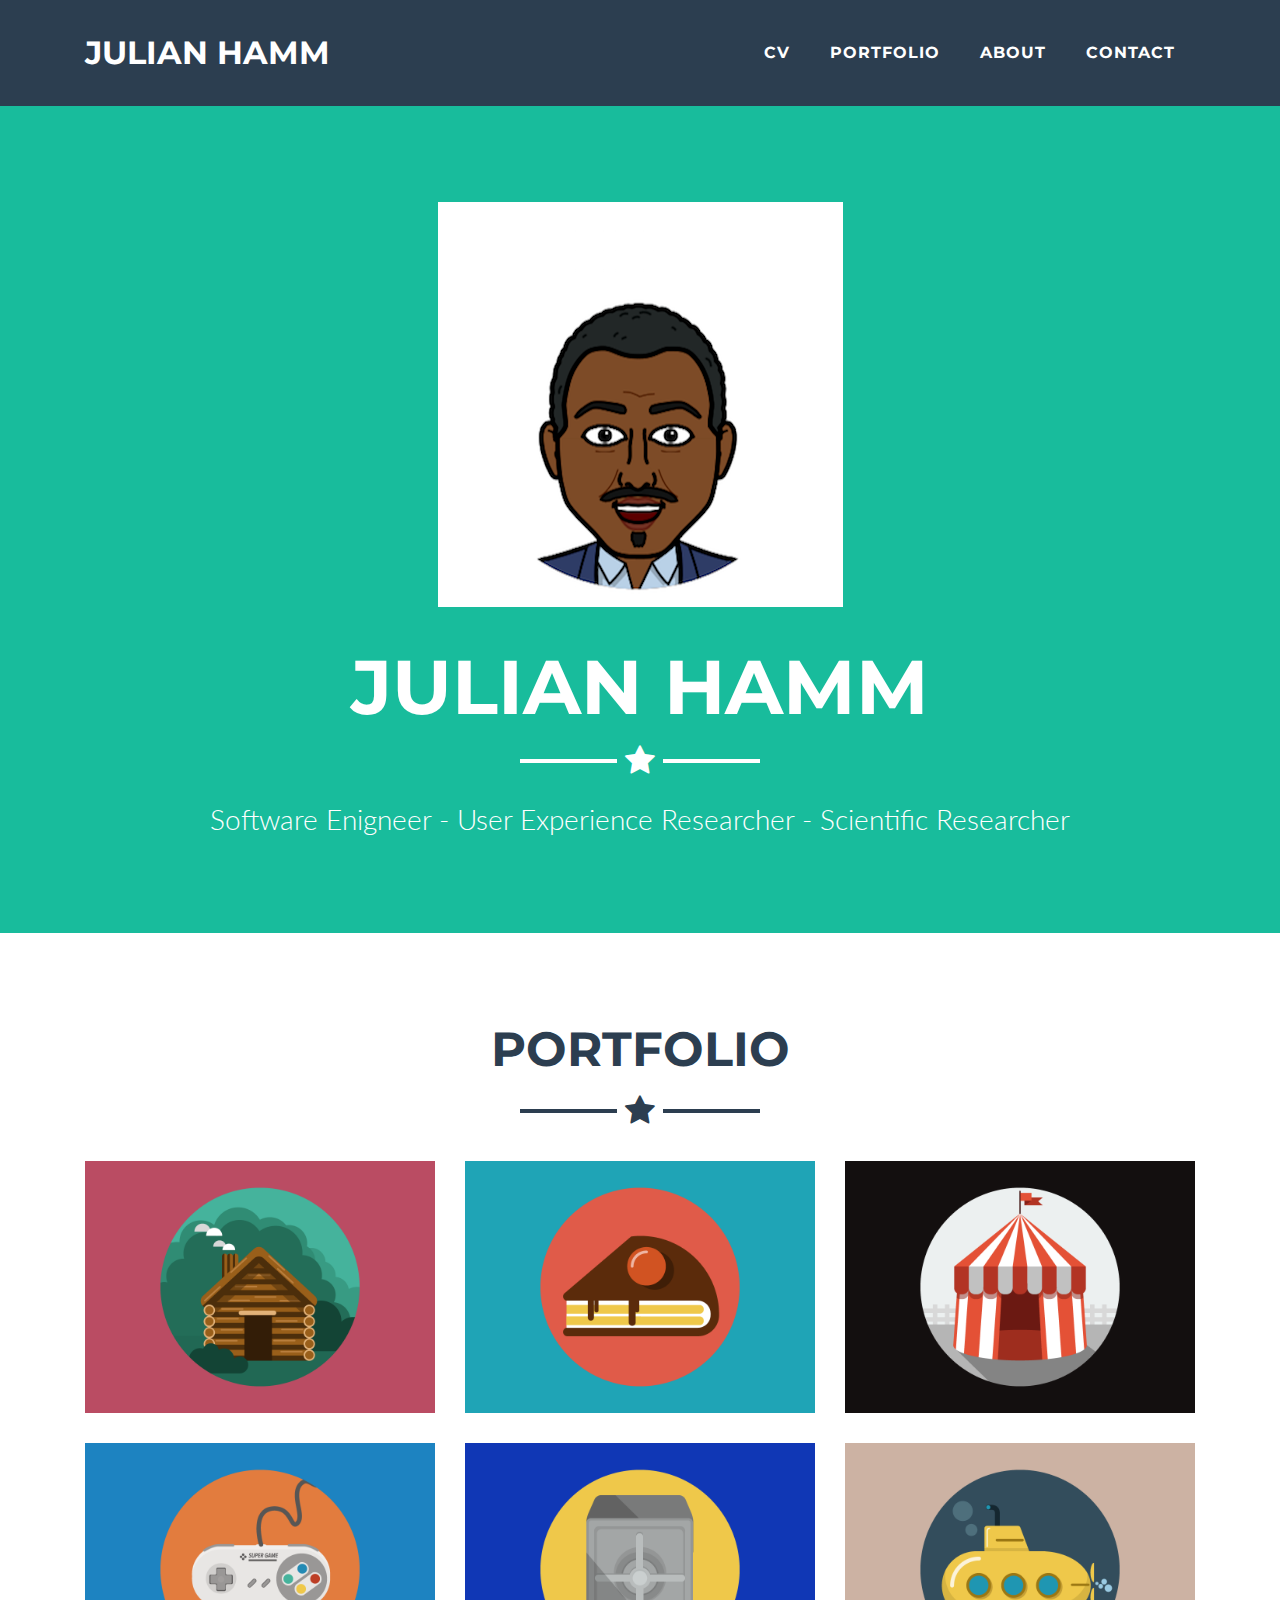
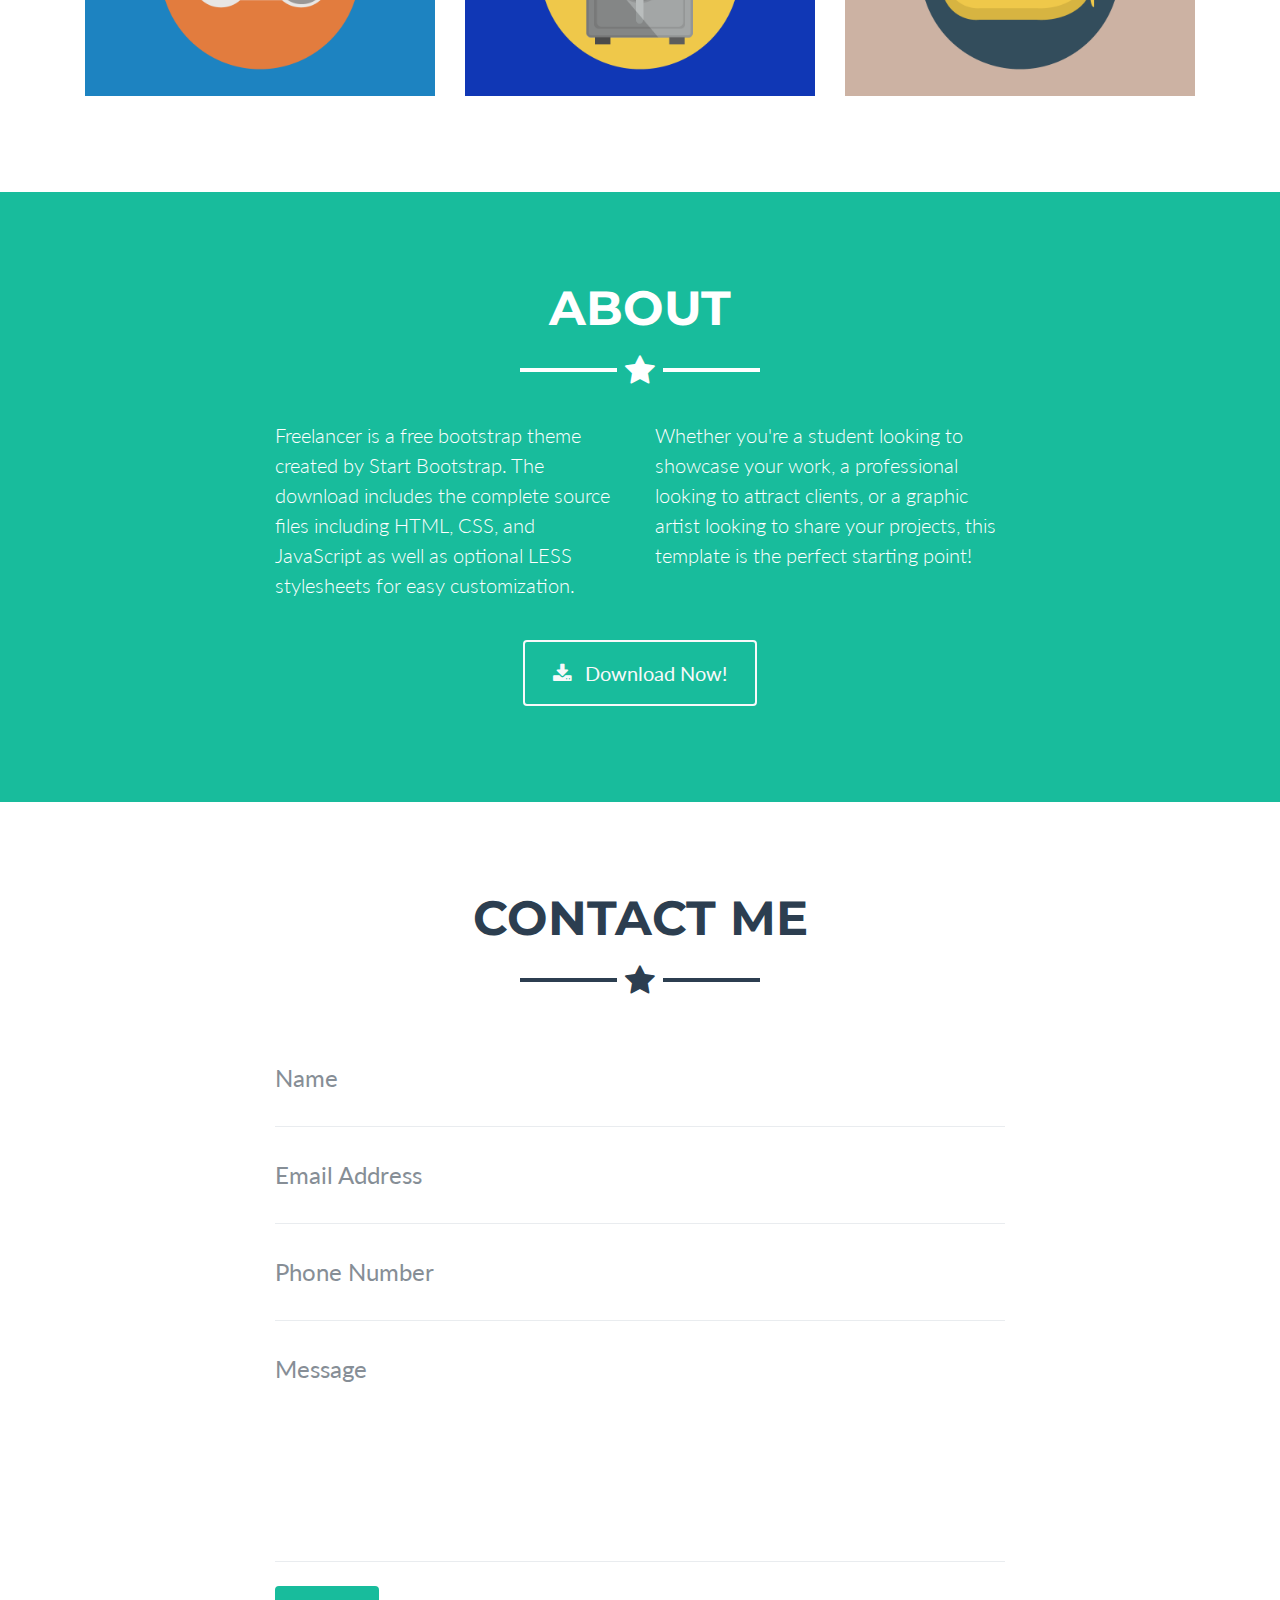
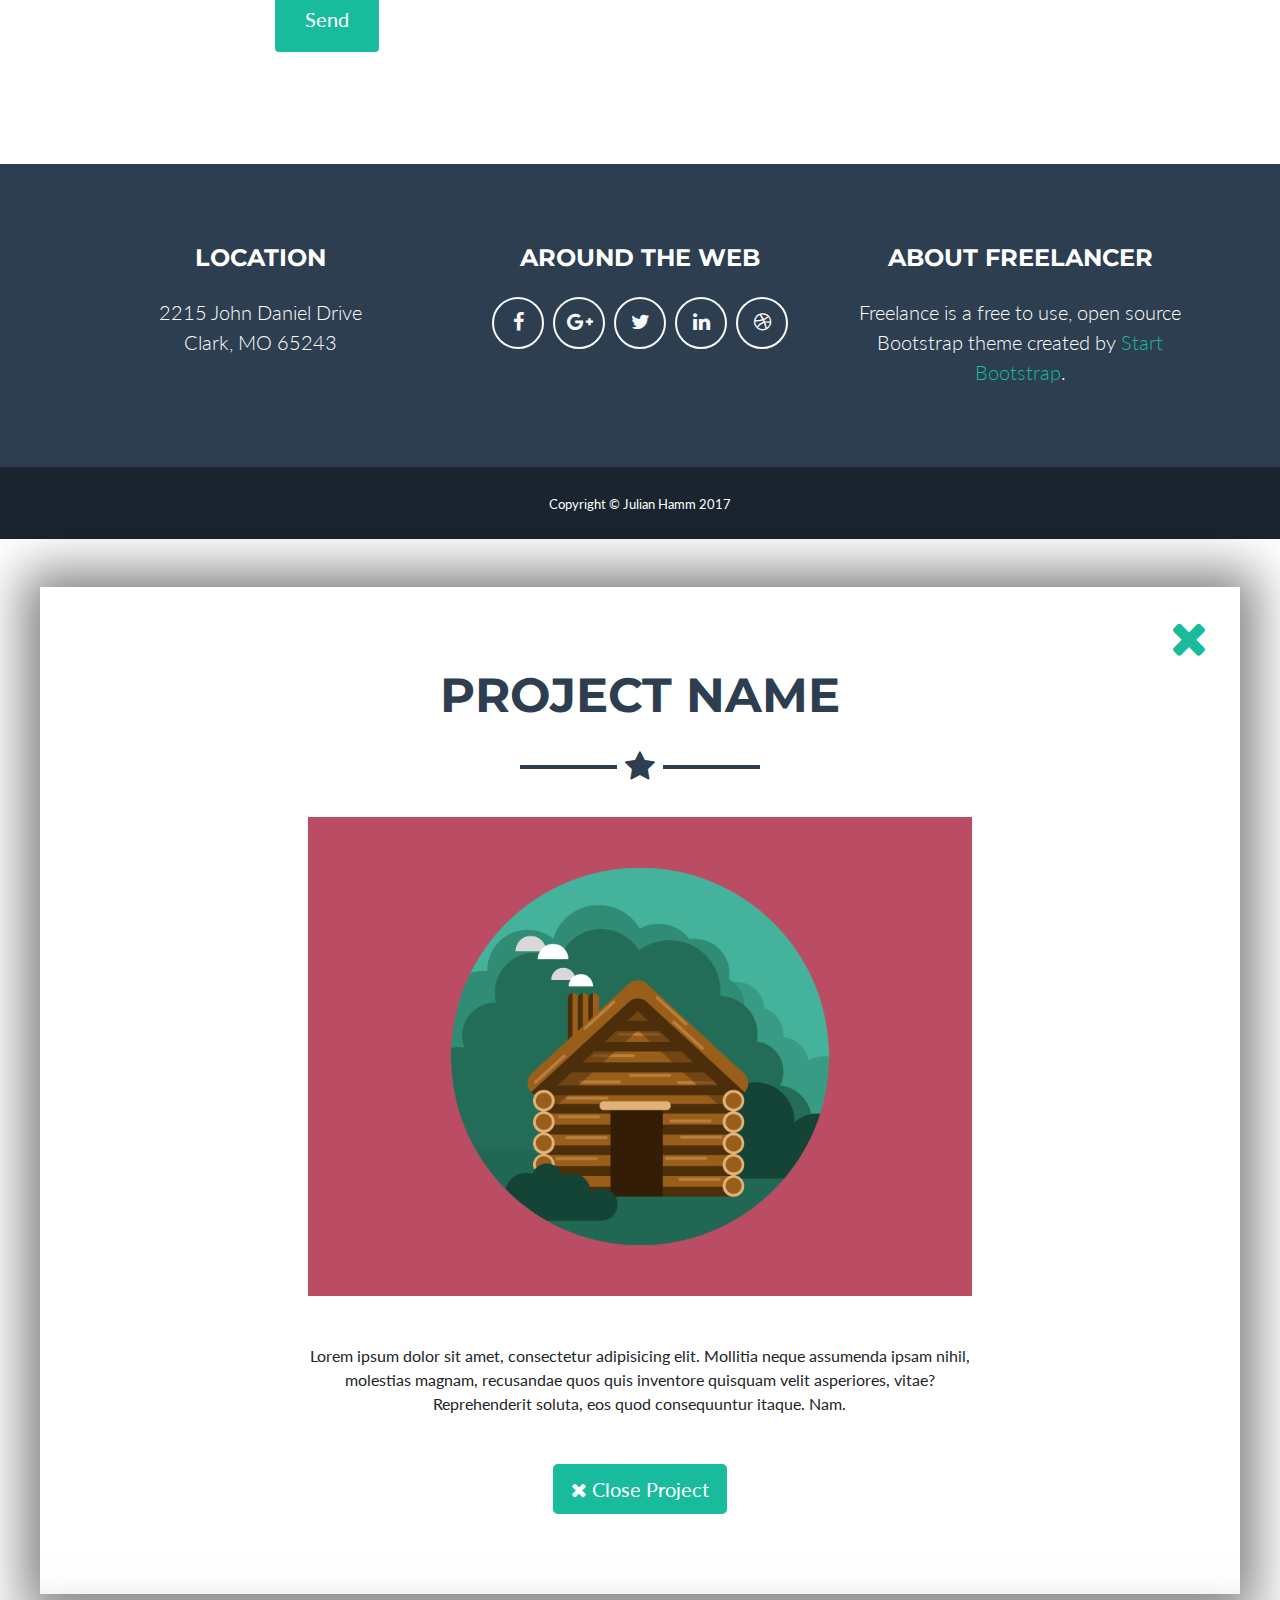
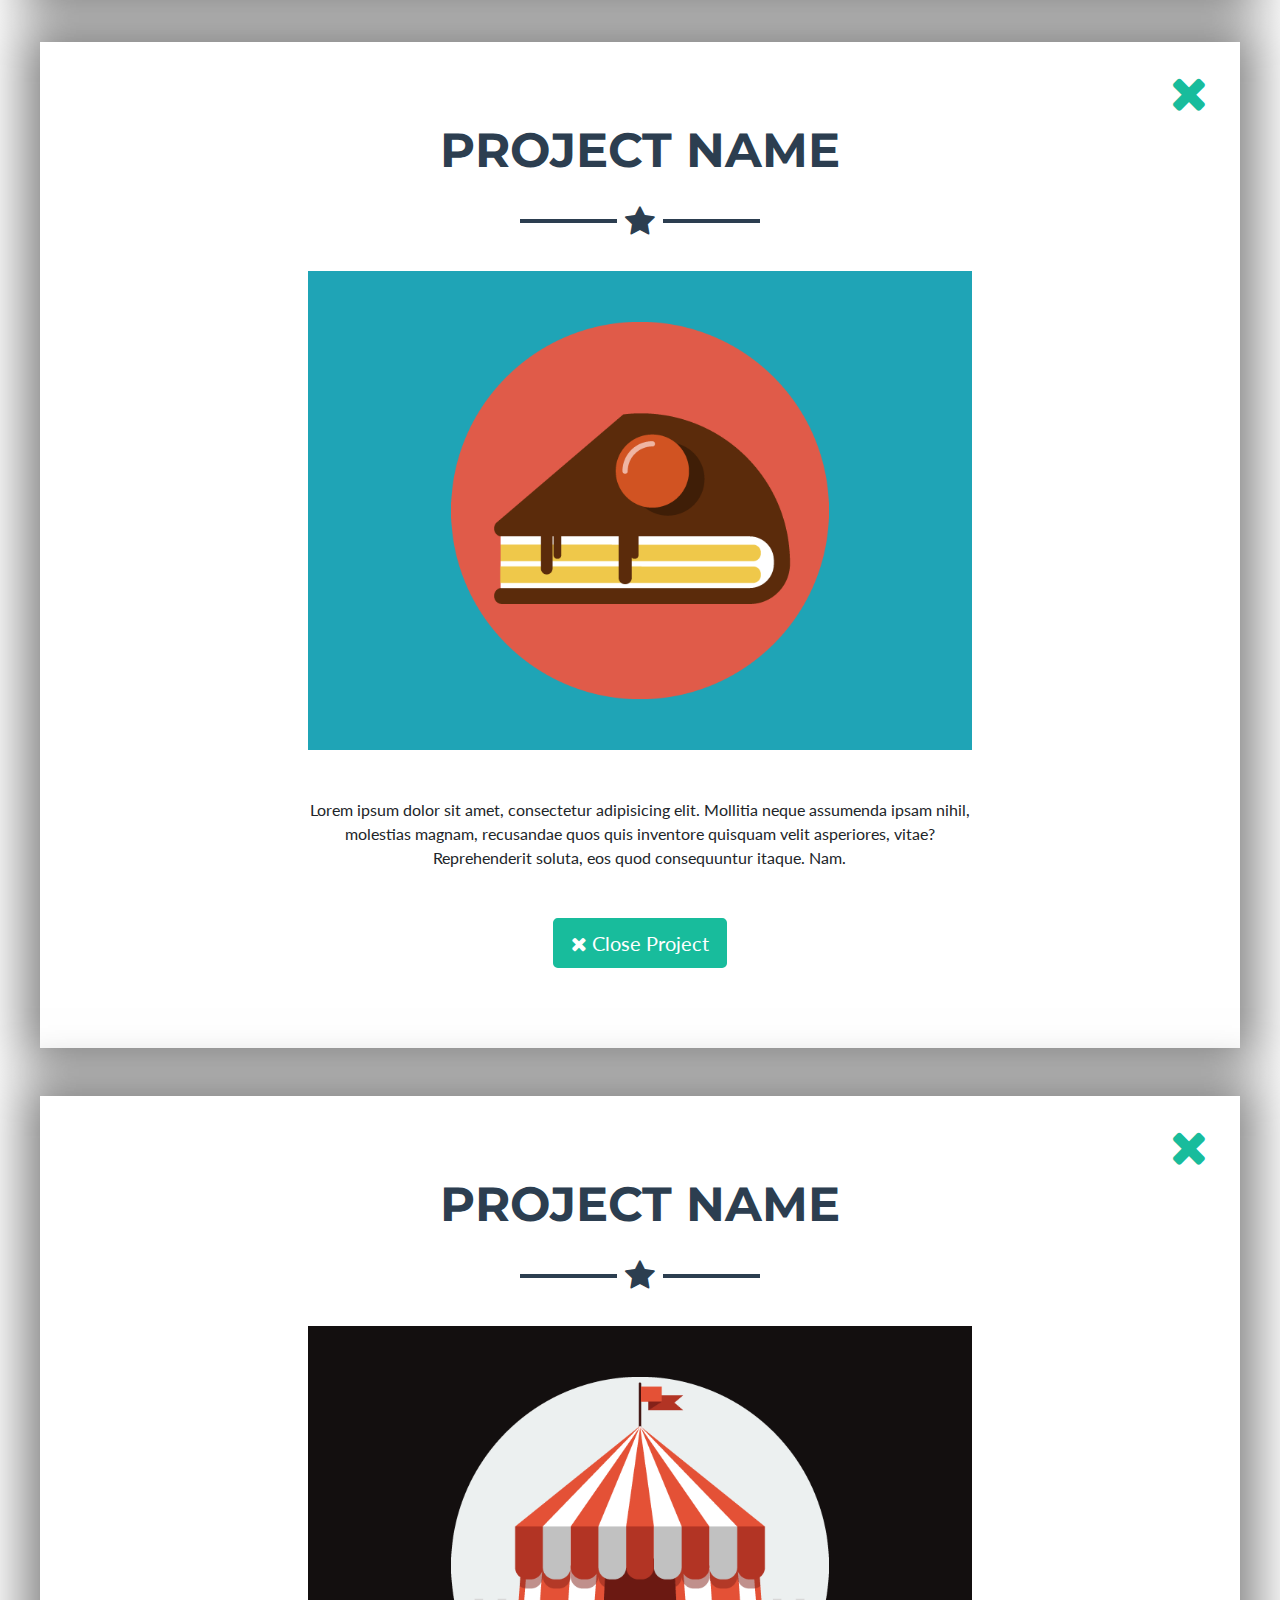
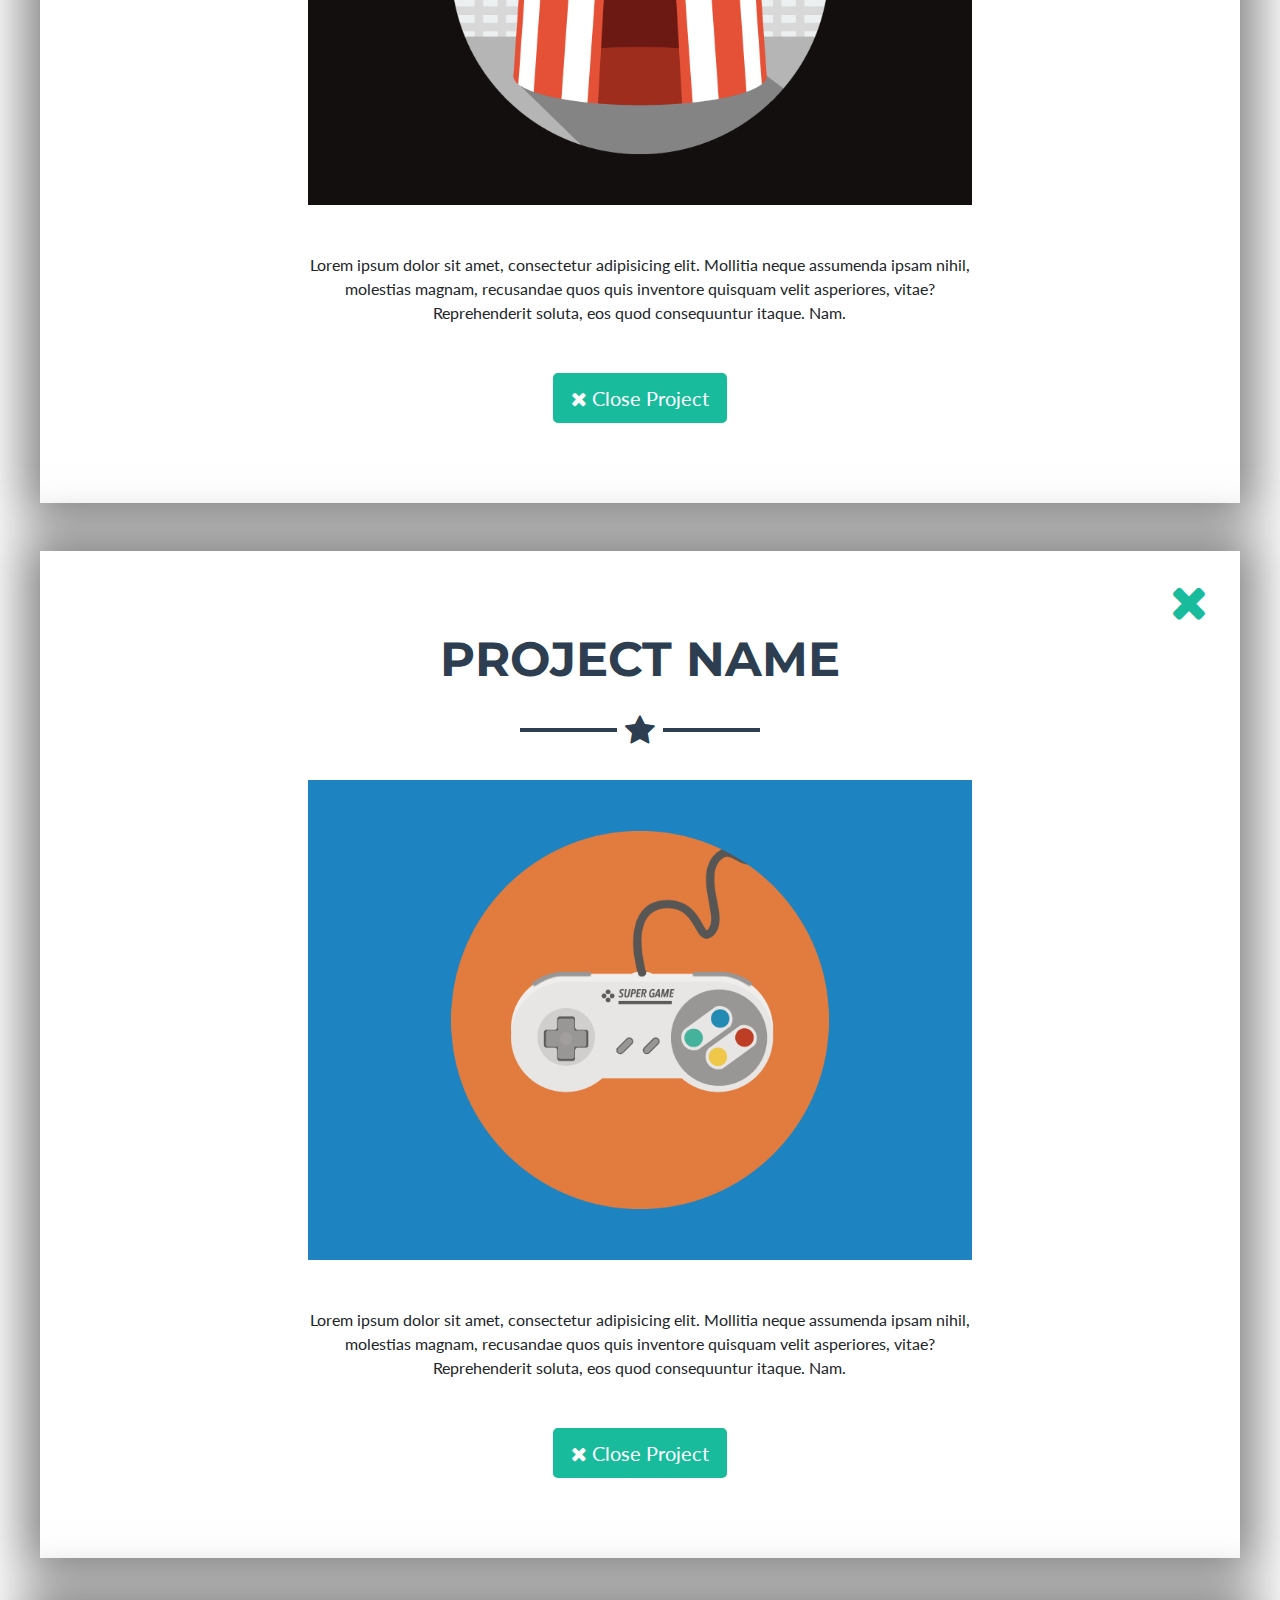
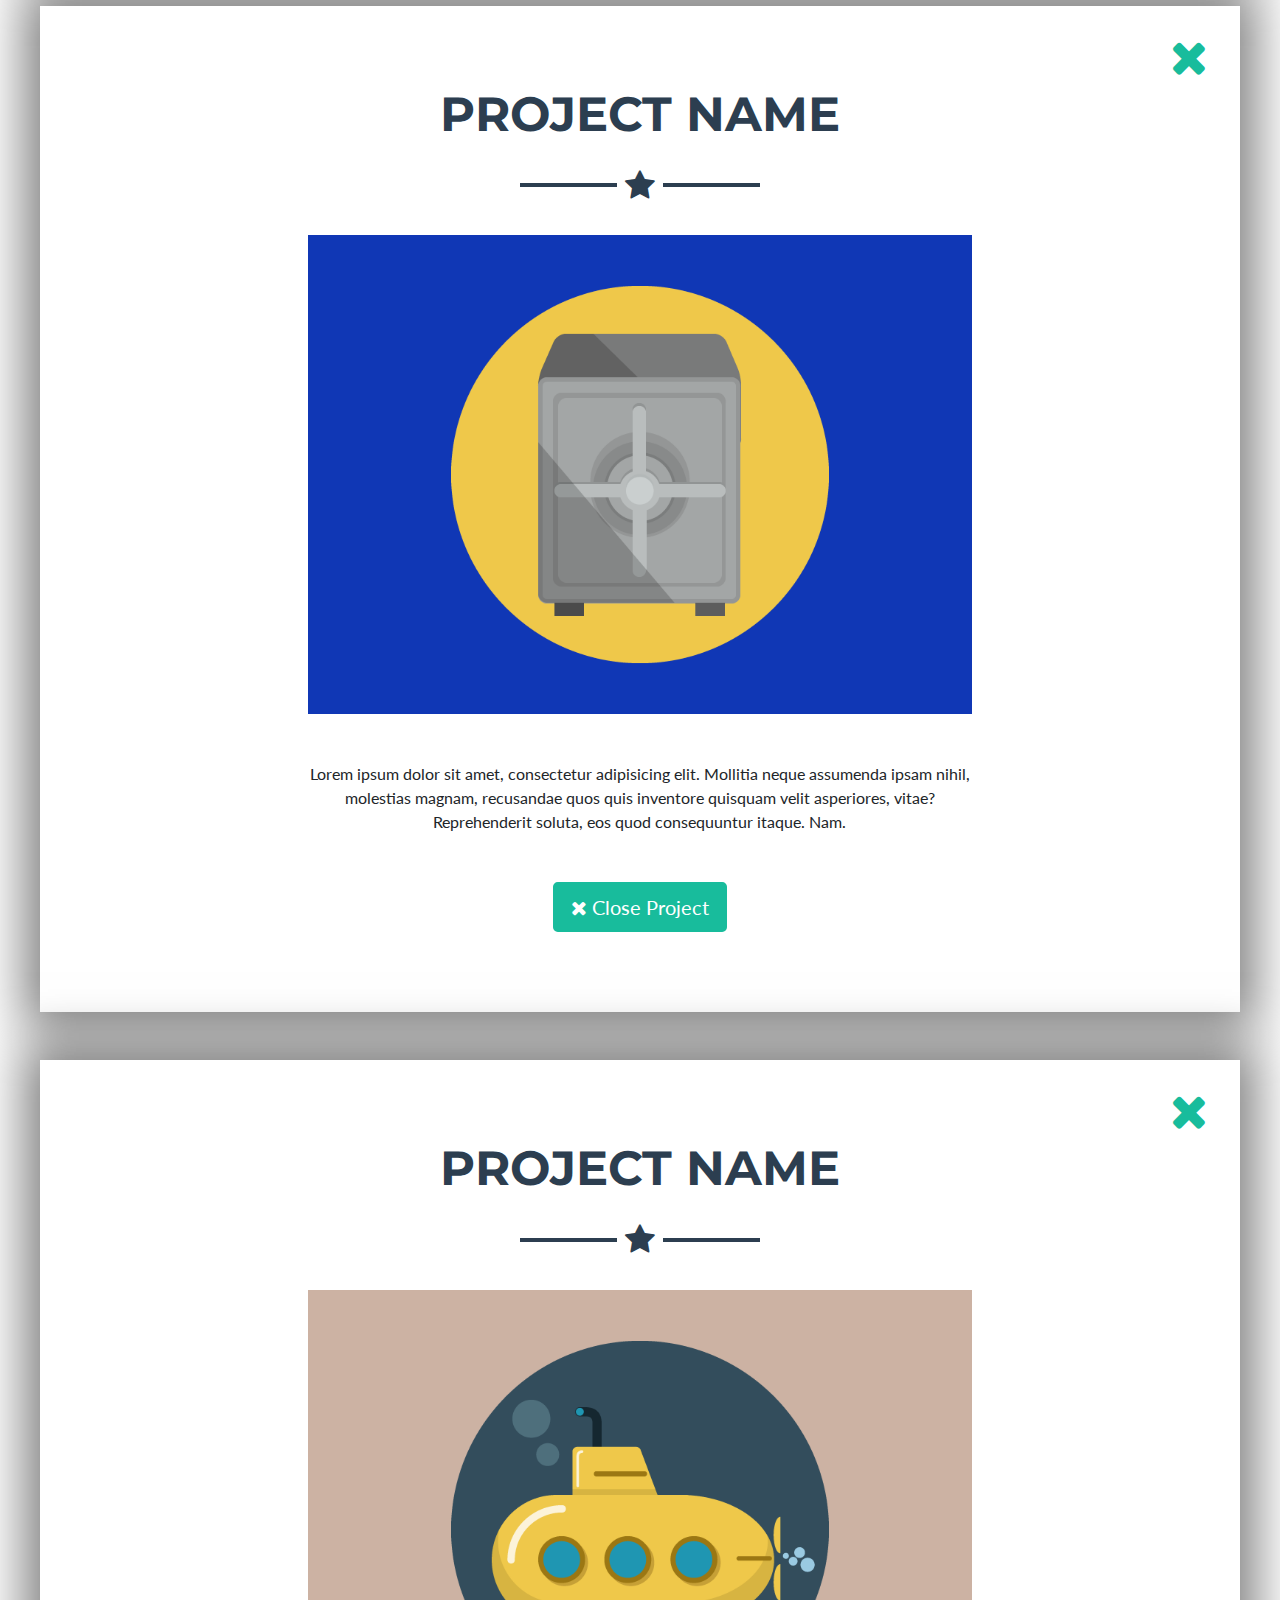
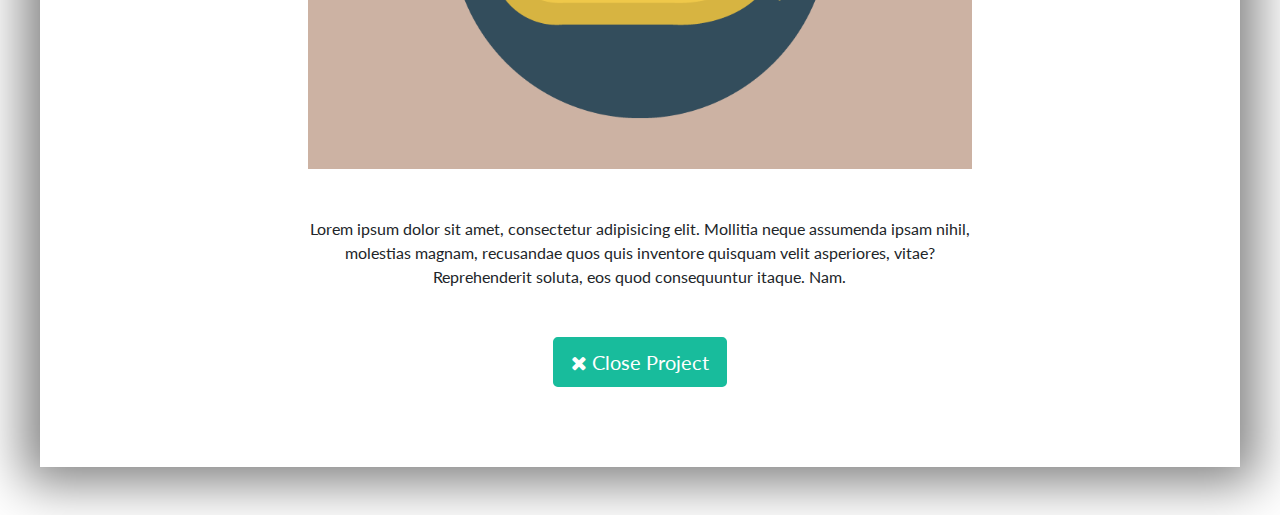
==== index.html @ 7aaf0d99 "website code" ====
<!DOCTYPE html>
<html lang="en">

  <head>

    <meta charset="utf-8">
    <meta name="viewport" content="width=device-width, initial-scale=1, shrink-to-fit=no">
    <meta name="description" content="">
    <meta name="author" content="">

    <title>Julian Hamm</title>

    <!-- Bootstrap core CSS -->
    <link href="vendor/bootstrap/css/bootstrap.min.css" rel="stylesheet">

    <!-- Custom fonts for this template -->
    <link href="vendor/font-awesome/css/font-awesome.min.css" rel="stylesheet" type="text/css">
    <link href="https://fonts.googleapis.com/css?family=Montserrat:400,700" rel="stylesheet" type="text/css">
    <link href="https://fonts.googleapis.com/css?family=Lato:400,700,400italic,700italic" rel="stylesheet" type="text/css">

    <!-- Plugin CSS -->
    <link href="vendor/magnific-popup/magnific-popup.css" rel="stylesheet" type="text/css">

    <!-- Custom styles for this template -->
    <link href="css/freelancer.min.css" rel="stylesheet">

  </head>

  <body id="page-top">

    <!-- Navigation -->
    <nav class="navbar navbar-expand-lg bg-secondary fixed-top text-uppercase" id="mainNav">
      <div class="container">
        <a class="navbar-brand js-scroll-trigger" href="#page-top">Julian Hamm</a>
        <button class="navbar-toggler navbar-toggler-right text-uppercase bg-primary text-white rounded" type="button" data-toggle="collapse" data-target="#navbarResponsive" aria-controls="navbarResponsive" aria-expanded="false" aria-label="Toggle navigation">
          Menu
          <i class="fa fa-bars"></i>
        </button>
        <div class="collapse navbar-collapse" id="navbarResponsive">
          <ul class="navbar-nav ml-auto">
			<li class="nav-item mx-0 mx-lg-1">
              <a class="nav-link py-3 px-0 px-lg-3 rounded js-scroll-trigger" href="CV.html">CV</a>
            </li>
            <li class="nav-item mx-0 mx-lg-1">
              <a class="nav-link py-3 px-0 px-lg-3 rounded js-scroll-trigger" href="#portfolio">Portfolio</a>
            </li>
            <li class="nav-item mx-0 mx-lg-1">
              <a class="nav-link py-3 px-0 px-lg-3 rounded js-scroll-trigger" href="#about">About</a>
            </li>
            <li class="nav-item mx-0 mx-lg-1">
              <a class="nav-link py-3 px-0 px-lg-3 rounded js-scroll-trigger" href="#contact">Contact</a>
            </li>
          </ul>
        </div>
      </div>
    </nav>

    <!-- Header -->
    <header class="masthead bg-primary text-white text-center">
      <div class="container">
        <img class="img-fluid mb-5 d-block mx-auto" src="img/jhamm.png" alt="">
        <h1 class="text-uppercase mb-0">Julian Hamm</h1>
        <hr class="star-light">
        <h2 class="font-weight-light mb-0">Software Enigneer - User Experience Researcher - Scientific Researcher</h2>
      </div>
    </header>

    <!-- Portfolio Grid Section -->
    <section class="portfolio" id="portfolio">
      <div class="container">
        <h2 class="text-center text-uppercase text-secondary mb-0">Portfolio</h2>
        <hr class="star-dark mb-5">
        <div class="row">
          <div class="col-md-6 col-lg-4">
            <a class="portfolio-item d-block mx-auto" href="#portfolio-modal-1">
              <div class="portfolio-item-caption d-flex position-absolute h-100 w-100">
                <div class="portfolio-item-caption-content my-auto w-100 text-center text-white">
                  <i class="fa fa-search-plus fa-3x"></i>
                </div>
              </div>
              <img class="img-fluid" src="img/portfolio/cabin.png" alt="">
            </a>
          </div>
          <div class="col-md-6 col-lg-4">
            <a class="portfolio-item d-block mx-auto" href="#portfolio-modal-2">
              <div class="portfolio-item-caption d-flex position-absolute h-100 w-100">
                <div class="portfolio-item-caption-content my-auto w-100 text-center text-white">
                  <i class="fa fa-search-plus fa-3x"></i>
                </div>
              </div>
              <img class="img-fluid" src="img/portfolio/cake.png" alt="">
            </a>
          </div>
          <div class="col-md-6 col-lg-4">
            <a class="portfolio-item d-block mx-auto" href="#portfolio-modal-3">
              <div class="portfolio-item-caption d-flex position-absolute h-100 w-100">
                <div class="portfolio-item-caption-content my-auto w-100 text-center text-white">
                  <i class="fa fa-search-plus fa-3x"></i>
                </div>
              </div>
              <img class="img-fluid" src="img/portfolio/circus.png" alt="">
            </a>
          </div>
          <div class="col-md-6 col-lg-4">
            <a class="portfolio-item d-block mx-auto" href="#portfolio-modal-4">
              <div class="portfolio-item-caption d-flex position-absolute h-100 w-100">
                <div class="portfolio-item-caption-content my-auto w-100 text-center text-white">
                  <i class="fa fa-search-plus fa-3x"></i>
                </div>
              </div>
              <img class="img-fluid" src="img/portfolio/game.png" alt="">
            </a>
          </div>
          <div class="col-md-6 col-lg-4">
            <a class="portfolio-item d-block mx-auto" href="#portfolio-modal-5">
              <div class="portfolio-item-caption d-flex position-absolute h-100 w-100">
                <div class="portfolio-item-caption-content my-auto w-100 text-center text-white">
                  <i class="fa fa-search-plus fa-3x"></i>
                </div>
              </div>
              <img class="img-fluid" src="img/portfolio/safe.png" alt="">
            </a>
          </div>
          <div class="col-md-6 col-lg-4">
            <a class="portfolio-item d-block mx-auto" href="#portfolio-modal-6">
              <div class="portfolio-item-caption d-flex position-absolute h-100 w-100">
                <div class="portfolio-item-caption-content my-auto w-100 text-center text-white">
                  <i class="fa fa-search-plus fa-3x"></i>
                </div>
              </div>
              <img class="img-fluid" src="img/portfolio/submarine.png" alt="">
            </a>
          </div>
        </div>
      </div>
    </section>

    <!-- About Section -->
    <section class="bg-primary text-white mb-0" id="about">
      <div class="container">
        <h2 class="text-center text-uppercase text-white">About</h2>
        <hr class="star-light mb-5">
        <div class="row">
          <div class="col-lg-4 ml-auto">
            <p class="lead">Freelancer is a free bootstrap theme created by Start Bootstrap. The download includes the complete source files including HTML, CSS, and JavaScript as well as optional LESS stylesheets for easy customization.</p>
          </div>
          <div class="col-lg-4 mr-auto">
            <p class="lead">Whether you're a student looking to showcase your work, a professional looking to attract clients, or a graphic artist looking to share your projects, this template is the perfect starting point!</p>
          </div>
        </div>
        <div class="text-center mt-4">
          <a class="btn btn-xl btn-outline-light" href="#">
            <i class="fa fa-download mr-2"></i>
            Download Now!
          </a>
        </div>
      </div>
    </section>

    <!-- Contact Section -->
    <section id="contact">
      <div class="container">
        <h2 class="text-center text-uppercase text-secondary mb-0">Contact Me</h2>
        <hr class="star-dark mb-5">
        <div class="row">
          <div class="col-lg-8 mx-auto">
            <!-- To configure the contact form email address, go to mail/contact_me.php and update the email address in the PHP file on line 19. -->
            <!-- The form should work on most web servers, but if the form is not working you may need to configure your web server differently. -->
            <form name="sentMessage" id="contactForm" novalidate="novalidate">
              <div class="control-group">
                <div class="form-group floating-label-form-group controls mb-0 pb-2">
                  <label>Name</label>
                  <input class="form-control" id="name" type="text" placeholder="Name" required="required" data-validation-required-message="Please enter your name.">
                  <p class="help-block text-danger"></p>
                </div>
              </div>
              <div class="control-group">
                <div class="form-group floating-label-form-group controls mb-0 pb-2">
                  <label>Email Address</label>
                  <input class="form-control" id="email" type="email" placeholder="Email Address" required="required" data-validation-required-message="Please enter your email address.">
                  <p class="help-block text-danger"></p>
                </div>
              </div>
              <div class="control-group">
                <div class="form-group floating-label-form-group controls mb-0 pb-2">
                  <label>Phone Number</label>
                  <input class="form-control" id="phone" type="tel" placeholder="Phone Number" required="required" data-validation-required-message="Please enter your phone number.">
                  <p class="help-block text-danger"></p>
                </div>
              </div>
              <div class="control-group">
                <div class="form-group floating-label-form-group controls mb-0 pb-2">
                  <label>Message</label>
                  <textarea class="form-control" id="message" rows="5" placeholder="Message" required="required" data-validation-required-message="Please enter a message."></textarea>
                  <p class="help-block text-danger"></p>
                </div>
              </div>
              <br>
              <div id="success"></div>
              <div class="form-group">
                <button type="submit" class="btn btn-primary btn-xl" id="sendMessageButton">Send</button>
              </div>
            </form>
          </div>
        </div>
      </div>
    </section>

    <!-- Footer -->
    <footer class="footer text-center">
      <div class="container">
        <div class="row">
          <div class="col-md-4 mb-5 mb-lg-0">
            <h4 class="text-uppercase mb-4">Location</h4>
            <p class="lead mb-0">2215 John Daniel Drive
              <br>Clark, MO 65243</p>
          </div>
          <div class="col-md-4 mb-5 mb-lg-0">
            <h4 class="text-uppercase mb-4">Around the Web</h4>
            <ul class="list-inline mb-0">
              <li class="list-inline-item">
                <a class="btn btn-outline-light btn-social text-center rounded-circle" href="#">
                  <i class="fa fa-fw fa-facebook"></i>
                </a>
              </li>
              <li class="list-inline-item">
                <a class="btn btn-outline-light btn-social text-center rounded-circle" href="#">
                  <i class="fa fa-fw fa-google-plus"></i>
                </a>
              </li>
              <li class="list-inline-item">
                <a class="btn btn-outline-light btn-social text-center rounded-circle" href="#">
                  <i class="fa fa-fw fa-twitter"></i>
                </a>
              </li>
              <li class="list-inline-item">
                <a class="btn btn-outline-light btn-social text-center rounded-circle" href="#">
                  <i class="fa fa-fw fa-linkedin"></i>
                </a>
              </li>
              <li class="list-inline-item">
                <a class="btn btn-outline-light btn-social text-center rounded-circle" href="#">
                  <i class="fa fa-fw fa-dribbble"></i>
                </a>
              </li>
            </ul>
          </div>
          <div class="col-md-4">
            <h4 class="text-uppercase mb-4">About Freelancer</h4>
            <p class="lead mb-0">Freelance is a free to use, open source Bootstrap theme created by
              <a href="http://startbootstrap.com">Start Bootstrap</a>.</p>
          </div>
        </div>
      </div>
    </footer>

    <div class="copyright py-4 text-center text-white">
      <div class="container">
        <small>Copyright &copy; Julian Hamm 2017</small>
      </div>
    </div>

    <!-- Scroll to Top Button (Only visible on small and extra-small screen sizes) -->
    <div class="scroll-to-top d-lg-none position-fixed ">
      <a class="js-scroll-trigger d-block text-center text-white rounded" href="#page-top">
        <i class="fa fa-chevron-up"></i>
      </a>
    </div>

    <!-- Portfolio Modals -->

    <!-- Portfolio Modal 1 -->
    <div class="portfolio-modal mfp-hide" id="portfolio-modal-1">
      <div class="portfolio-modal-dialog bg-white">
        <a class="close-button d-none d-md-block portfolio-modal-dismiss" href="#">
          <i class="fa fa-3x fa-times"></i>
        </a>
        <div class="container text-center">
          <div class="row">
            <div class="col-lg-8 mx-auto">
              <h2 class="text-secondary text-uppercase mb-0">Project Name</h2>
              <hr class="star-dark mb-5">
              <img class="img-fluid mb-5" src="img/portfolio/cabin.png" alt="">
              <p class="mb-5">Lorem ipsum dolor sit amet, consectetur adipisicing elit. Mollitia neque assumenda ipsam nihil, molestias magnam, recusandae quos quis inventore quisquam velit asperiores, vitae? Reprehenderit soluta, eos quod consequuntur itaque. Nam.</p>
              <a class="btn btn-primary btn-lg rounded-pill portfolio-modal-dismiss" href="#">
                <i class="fa fa-close"></i>
                Close Project</a>
            </div>
          </div>
        </div>
      </div>
    </div>

    <!-- Portfolio Modal 2 -->
    <div class="portfolio-modal mfp-hide" id="portfolio-modal-2">
      <div class="portfolio-modal-dialog bg-white">
        <a class="close-button d-none d-md-block portfolio-modal-dismiss" href="#">
          <i class="fa fa-3x fa-times"></i>
        </a>
        <div class="container text-center">
          <div class="row">
            <div class="col-lg-8 mx-auto">
              <h2 class="text-secondary text-uppercase mb-0">Project Name</h2>
              <hr class="star-dark mb-5">
              <img class="img-fluid mb-5" src="img/portfolio/cake.png" alt="">
              <p class="mb-5">Lorem ipsum dolor sit amet, consectetur adipisicing elit. Mollitia neque assumenda ipsam nihil, molestias magnam, recusandae quos quis inventore quisquam velit asperiores, vitae? Reprehenderit soluta, eos quod consequuntur itaque. Nam.</p>
              <a class="btn btn-primary btn-lg rounded-pill portfolio-modal-dismiss" href="#">
                <i class="fa fa-close"></i>
                Close Project</a>
            </div>
          </div>
        </div>
      </div>
    </div>

    <!-- Portfolio Modal 3 -->
    <div class="portfolio-modal mfp-hide" id="portfolio-modal-3">
      <div class="portfolio-modal-dialog bg-white">
        <a class="close-button d-none d-md-block portfolio-modal-dismiss" href="#">
          <i class="fa fa-3x fa-times"></i>
        </a>
        <div class="container text-center">
          <div class="row">
            <div class="col-lg-8 mx-auto">
              <h2 class="text-secondary text-uppercase mb-0">Project Name</h2>
              <hr class="star-dark mb-5">
              <img class="img-fluid mb-5" src="img/portfolio/circus.png" alt="">
              <p class="mb-5">Lorem ipsum dolor sit amet, consectetur adipisicing elit. Mollitia neque assumenda ipsam nihil, molestias magnam, recusandae quos quis inventore quisquam velit asperiores, vitae? Reprehenderit soluta, eos quod consequuntur itaque. Nam.</p>
              <a class="btn btn-primary btn-lg rounded-pill portfolio-modal-dismiss" href="#">
                <i class="fa fa-close"></i>
                Close Project</a>
            </div>
          </div>
        </div>
      </div>
    </div>

    <!-- Portfolio Modal 4 -->
    <div class="portfolio-modal mfp-hide" id="portfolio-modal-4">
      <div class="portfolio-modal-dialog bg-white">
        <a class="close-button d-none d-md-block portfolio-modal-dismiss" href="#">
          <i class="fa fa-3x fa-times"></i>
        </a>
        <div class="container text-center">
          <div class="row">
            <div class="col-lg-8 mx-auto">
              <h2 class="text-secondary text-uppercase mb-0">Project Name</h2>
              <hr class="star-dark mb-5">
              <img class="img-fluid mb-5" src="img/portfolio/game.png" alt="">
              <p class="mb-5">Lorem ipsum dolor sit amet, consectetur adipisicing elit. Mollitia neque assumenda ipsam nihil, molestias magnam, recusandae quos quis inventore quisquam velit asperiores, vitae? Reprehenderit soluta, eos quod consequuntur itaque. Nam.</p>
              <a class="btn btn-primary btn-lg rounded-pill portfolio-modal-dismiss" href="#">
                <i class="fa fa-close"></i>
                Close Project</a>
            </div>
          </div>
        </div>
      </div>
    </div>

    <!-- Portfolio Modal 5 -->
    <div class="portfolio-modal mfp-hide" id="portfolio-modal-5">
      <div class="portfolio-modal-dialog bg-white">
        <a class="close-button d-none d-md-block portfolio-modal-dismiss" href="#">
          <i class="fa fa-3x fa-times"></i>
        </a>
        <div class="container text-center">
          <div class="row">
            <div class="col-lg-8 mx-auto">
              <h2 class="text-secondary text-uppercase mb-0">Project Name</h2>
              <hr class="star-dark mb-5">
              <img class="img-fluid mb-5" src="img/portfolio/safe.png" alt="">
              <p class="mb-5">Lorem ipsum dolor sit amet, consectetur adipisicing elit. Mollitia neque assumenda ipsam nihil, molestias magnam, recusandae quos quis inventore quisquam velit asperiores, vitae? Reprehenderit soluta, eos quod consequuntur itaque. Nam.</p>
              <a class="btn btn-primary btn-lg rounded-pill portfolio-modal-dismiss" href="#">
                <i class="fa fa-close"></i>
                Close Project</a>
            </div>
          </div>
        </div>
      </div>
    </div>

    <!-- Portfolio Modal 6 -->
    <div class="portfolio-modal mfp-hide" id="portfolio-modal-6">
      <div class="portfolio-modal-dialog bg-white">
        <a class="close-button d-none d-md-block portfolio-modal-dismiss" href="#">
          <i class="fa fa-3x fa-times"></i>
        </a>
        <div class="container text-center">
          <div class="row">
            <div class="col-lg-8 mx-auto">
              <h2 class="text-secondary text-uppercase mb-0">Project Name</h2>
              <hr class="star-dark mb-5">
              <img class="img-fluid mb-5" src="img/portfolio/submarine.png" alt="">
              <p class="mb-5">Lorem ipsum dolor sit amet, consectetur adipisicing elit. Mollitia neque assumenda ipsam nihil, molestias magnam, recusandae quos quis inventore quisquam velit asperiores, vitae? Reprehenderit soluta, eos quod consequuntur itaque. Nam.</p>
              <a class="btn btn-primary btn-lg rounded-pill portfolio-modal-dismiss" href="#">
                <i class="fa fa-close"></i>
                Close Project</a>
            </div>
          </div>
        </div>
      </div>
    </div>

    <!-- Bootstrap core JavaScript -->
    <script src="vendor/jquery/jquery.min.js"></script>
    <script src="vendor/bootstrap/js/bootstrap.bundle.min.js"></script>

    <!-- Plugin JavaScript -->
    <script src="vendor/jquery-easing/jquery.easing.min.js"></script>
    <script src="vendor/magnific-popup/jquery.magnific-popup.min.js"></script>

    <!-- Contact Form JavaScript -->
    <script src="js/jqBootstrapValidation.js"></script>
    <script src="js/contact_me.js"></script>

    <!-- Custom scripts for this template -->
    <script src="js/freelancer.min.js"></script>

  </body>

</html>
---- css/freelancer.min.css ----
/*!
 * Start Bootstrap - Freelancer v4.0.0-beta.2 (https://startbootstrap.com/template-overviews/freelancer)
 * Copyright 2013-2017 Start Bootstrap
 * Licensed under MIT (https://github.com/BlackrockDigital/startbootstrap-freelancer/blob/master/LICENSE)
 */body{font-family:Lato}h1,h2,h3,h4,h5,h6{font-weight:700;font-family:Montserrat}hr.star-dark,hr.star-light{max-width:15rem;padding:0;text-align:center;border:none;border-top:solid .25rem;margin-top:2.5rem;margin-bottom:2.5rem}hr.star-dark:after,hr.star-light:after{position:relative;top:-.8em;display:inline-block;padding:0 .25em;content:'\f005';font-family:FontAwesome;font-size:2em}hr.star-light{border-color:#fff}hr.star-light:after{color:#fff;background-color:#18bc9c}hr.star-dark{border-color:#2c3e50}hr.star-dark:after{color:#2c3e50;background-color:#fff}section{padding:6rem 0}section h2{font-size:2.25rem;line-height:2rem}@media (min-width:992px){section h2{font-size:3rem;line-height:2.5rem}}.btn-xl{padding:1rem 1.75rem;font-size:1.25rem}.btn-social{width:3.25rem;height:3.25rem;font-size:1.25rem;line-height:2rem}.scroll-to-top{z-index:1042;right:1rem;bottom:1rem;display:none}.scroll-to-top a{width:3.5rem;height:3.5rem;background-color:rgba(33,37,41,.5);line-height:3.1rem}#mainNav{padding-top:1rem;padding-bottom:1rem;font-weight:700;font-family:Montserrat}#mainNav .navbar-brand{color:#fff}#mainNav .navbar-nav{margin-top:1rem;letter-spacing:.0625rem}#mainNav .navbar-nav li.nav-item a.nav-link{color:#fff}#mainNav .navbar-nav li.nav-item a.nav-link:hover{color:#18bc9c}#mainNav .navbar-nav li.nav-item a.nav-link:active,#mainNav .navbar-nav li.nav-item a.nav-link:focus{color:#fff}#mainNav .navbar-nav li.nav-item a.nav-link.active{color:#18bc9c}#mainNav .navbar-toggler{font-size:80%;padding:.8rem}@media (min-width:992px){#mainNav{padding-top:1.5rem;padding-bottom:1.5rem;-webkit-transition:padding-top .3s,padding-bottom .3s;-moz-transition:padding-top .3s,padding-bottom .3s;transition:padding-top .3s,padding-bottom .3s}#mainNav .navbar-brand{font-size:2em;-webkit-transition:font-size .3s;-moz-transition:font-size .3s;transition:font-size .3s}#mainNav .navbar-nav{margin-top:0}#mainNav .navbar-nav>li.nav-item>a.nav-link.active{color:#fff;background:#18bc9c}#mainNav .navbar-nav>li.nav-item>a.nav-link.active:active,#mainNav .navbar-nav>li.nav-item>a.nav-link.active:focus,#mainNav .navbar-nav>li.nav-item>a.nav-link.active:hover{color:#fff;background:#18bc9c}#mainNav.navbar-shrink{padding-top:.5rem;padding-bottom:.5rem}#mainNav.navbar-shrink .navbar-brand{font-size:1.5em}}header.masthead{padding-top:calc(6rem + 72px);padding-bottom:6rem}header.masthead h1{font-size:3rem;line-height:3rem}header.masthead h2{font-size:1.3rem;font-family:Lato}@media (min-width:992px){header.masthead{padding-top:calc(6rem + 106px);padding-bottom:6rem}header.masthead h1{font-size:4.75em;line-height:4rem}header.masthead h2{font-size:1.75em}}.portfolio{margin-bottom:-15px}.portfolio .portfolio-item{position:relative;display:block;max-width:25rem;margin-bottom:15px}.portfolio .portfolio-item .portfolio-item-caption{-webkit-transition:all ease .5s;-moz-transition:all ease .5s;transition:all ease .5s;opacity:0;background-color:rgba(24,188,156,.9)}.portfolio .portfolio-item .portfolio-item-caption:hover{opacity:1}.portfolio .portfolio-item .portfolio-item-caption .portfolio-item-caption-content{font-size:1.5rem}@media (min-width:576px){.portfolio{margin-bottom:-30px}.portfolio .portfolio-item{margin-bottom:30px}}.portfolio-modal .portfolio-modal-dialog{padding:3rem 1rem;min-height:calc(100vh - 2rem);margin:1rem calc(1rem - 8px);position:relative;z-index:2;-moz-box-shadow:0 0 3rem 1rem rgba(0,0,0,.5);-webkit-box-shadow:0 0 3rem 1rem rgba(0,0,0,.5);box-shadow:0 0 3rem 1rem rgba(0,0,0,.5)}.portfolio-modal .portfolio-modal-dialog .close-button{position:absolute;top:2rem;right:2rem}.portfolio-modal .portfolio-modal-dialog .close-button i{line-height:38px}.portfolio-modal .portfolio-modal-dialog h2{font-size:2rem}@media (min-width:768px){.portfolio-modal .portfolio-modal-dialog{min-height:100vh;padding:5rem;margin:3rem calc(3rem - 8px)}.portfolio-modal .portfolio-modal-dialog h2{font-size:3rem}}.floating-label-form-group{position:relative;border-bottom:1px solid #e9ecef}.floating-label-form-group input,.floating-label-form-group textarea{font-size:1.5em;position:relative;z-index:1;padding-right:0;padding-left:0;resize:none;border:none;border-radius:0;background:0 0;box-shadow:none!important}.floating-label-form-group label{font-size:.85em;line-height:1.764705882em;position:relative;z-index:0;top:2em;display:block;margin:0;-webkit-transition:top .3s ease,opacity .3s ease;-moz-transition:top .3s ease,opacity .3s ease;-ms-transition:top .3s ease,opacity .3s ease;transition:top .3s ease,opacity .3s ease;vertical-align:middle;vertical-align:baseline;opacity:0}.floating-label-form-group:not(:first-child){padding-left:14px;border-left:1px solid #e9ecef}.floating-label-form-group-with-value label{top:0;opacity:1}.floating-label-form-group-with-focus label{color:#18bc9c}form .row:first-child .floating-label-form-group{border-top:1px solid #e9ecef}.footer{padding-top:5rem;padding-bottom:5rem;background-color:#2c3e50;color:#fff}.copyright{background-color:#1a252f}a{color:#18bc9c}a:active,a:focus,a:hover{color:#128f76}.btn{border-width:2px}.bg-primary{background-color:#18bc9c!important}.bg-secondary{background-color:#2c3e50!important}.text-primary{color:#18bc9c!important}.text-secondary{color:#2c3e50!important}.btn-primary{background-color:#18bc9c;border-color:#18bc9c}.btn-primary:active,.btn-primary:focus,.btn-primary:hover{background-color:#128f76;border-color:#128f76}.btn-secondary{background-color:#2c3e50;border-color:#2c3e50}.btn-secondary:active,.btn-secondary:focus,.btn-secondary:hover{background-color:#1a252f;border-color:#1a252f}
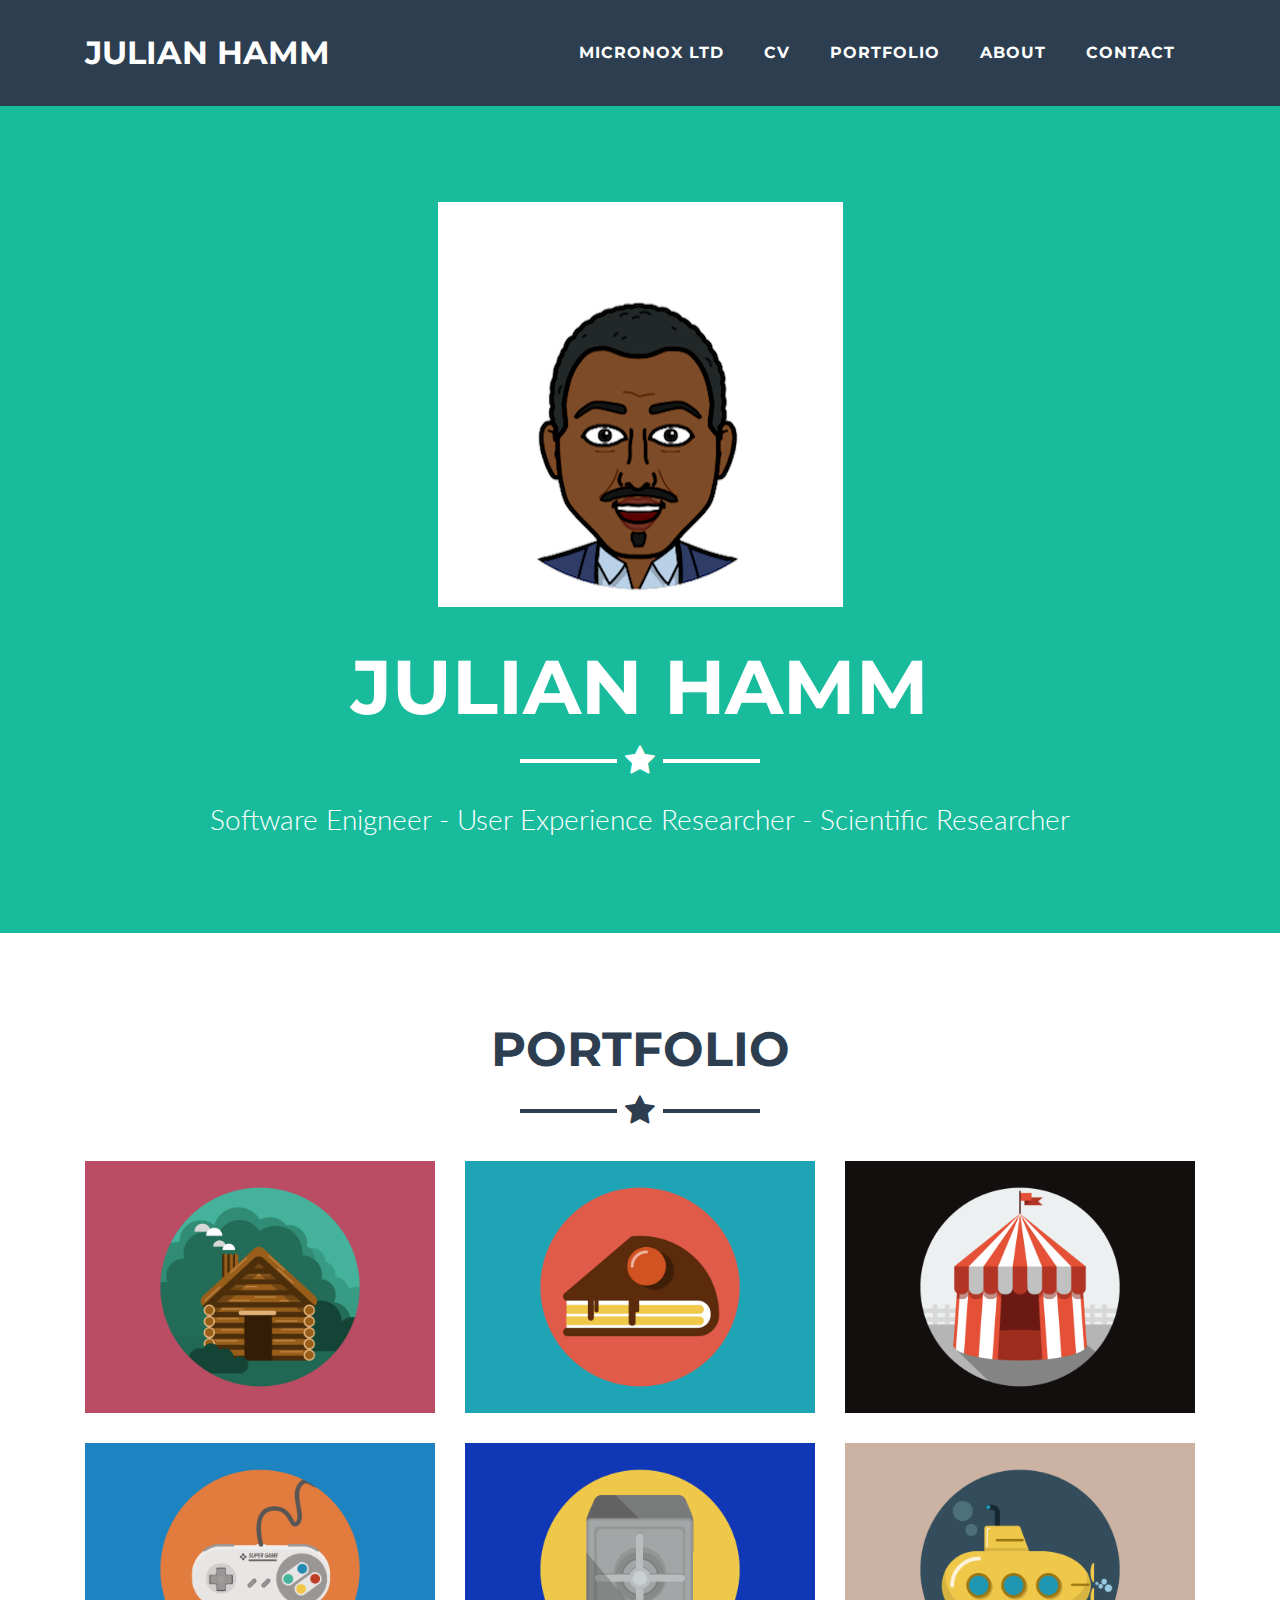
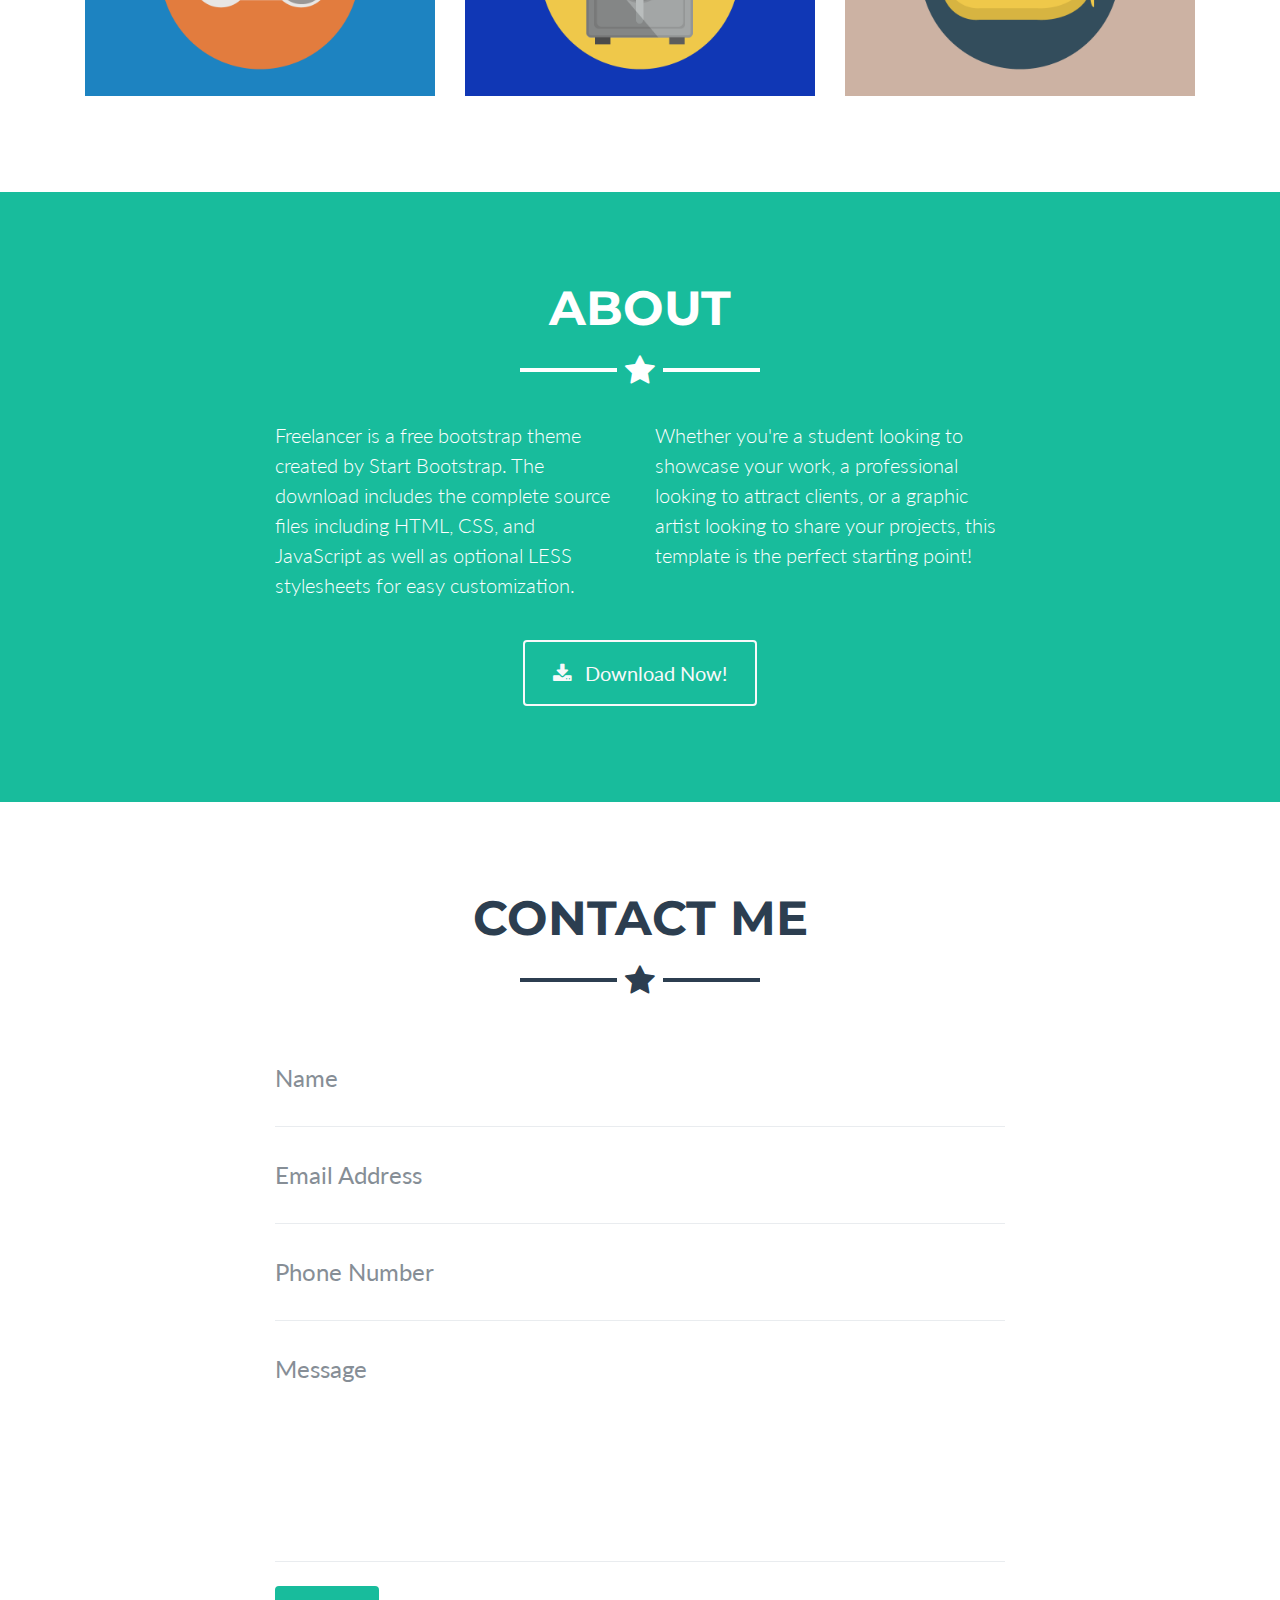
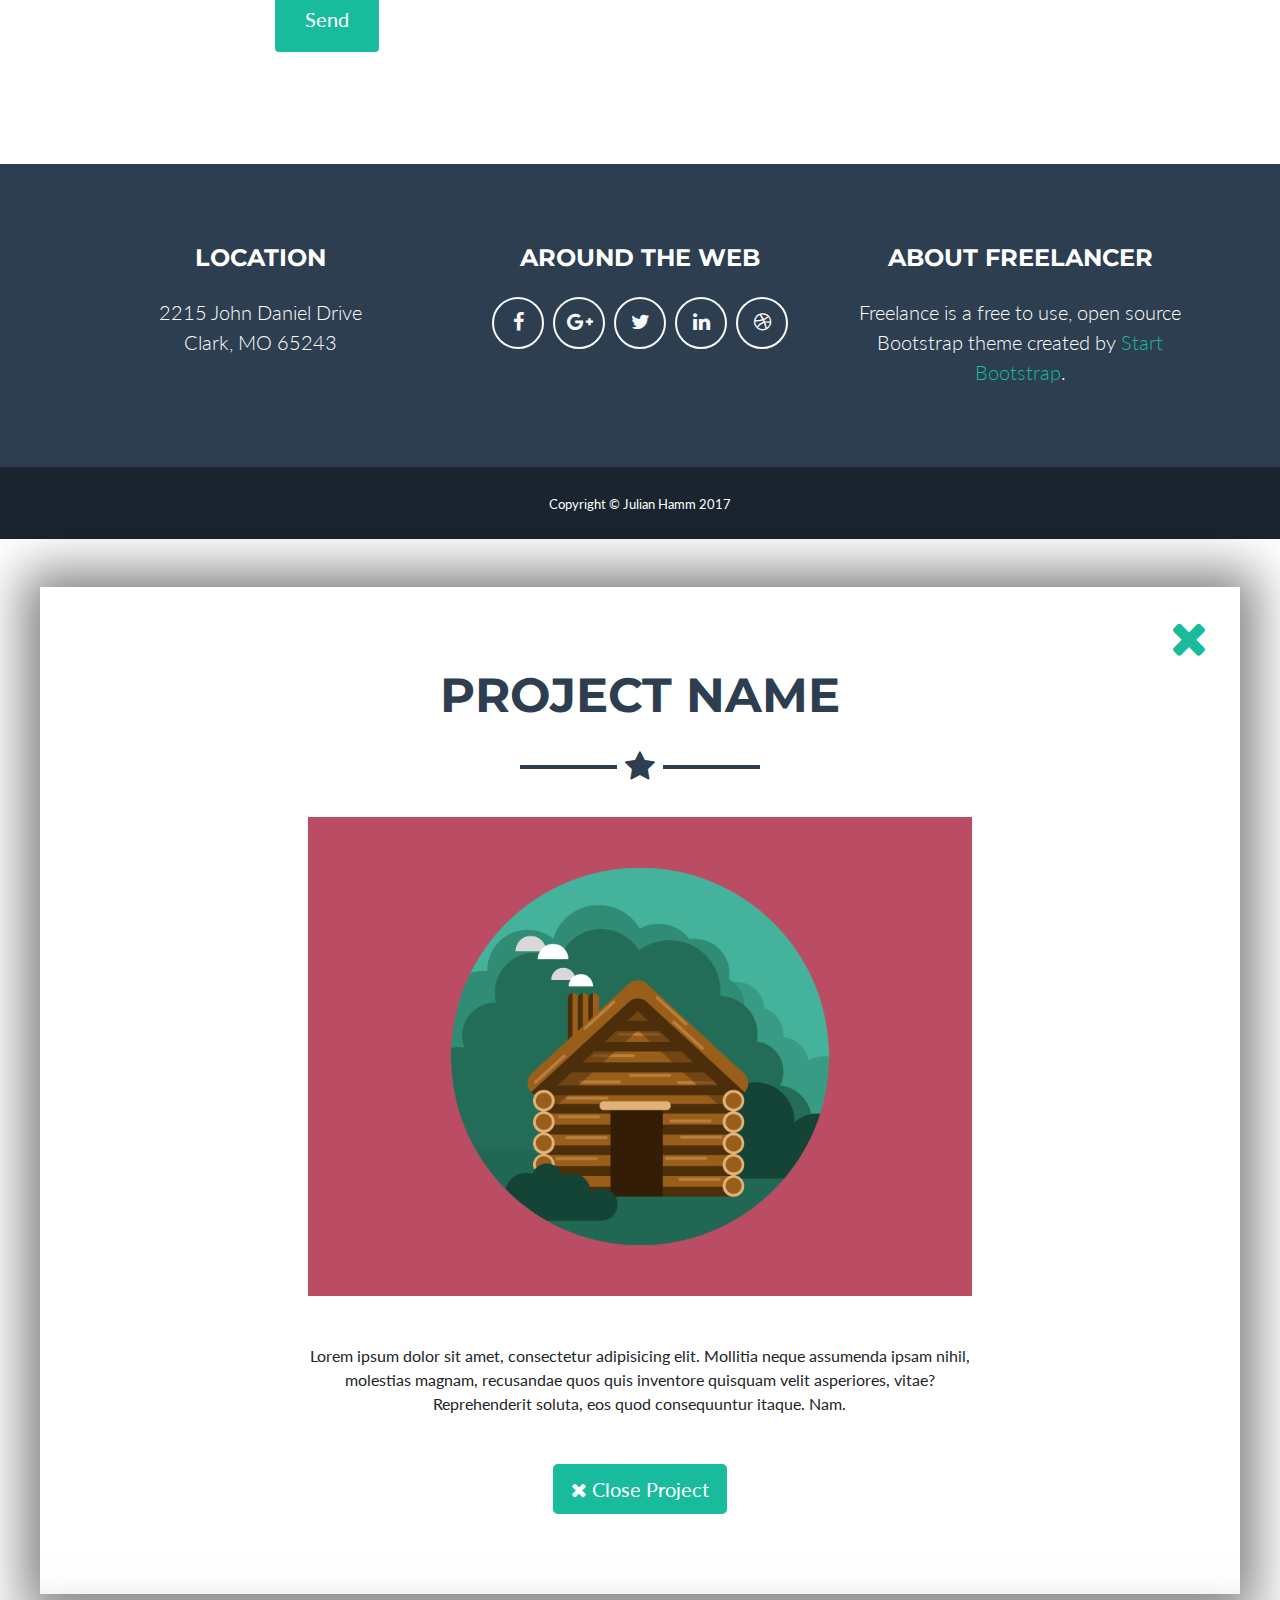
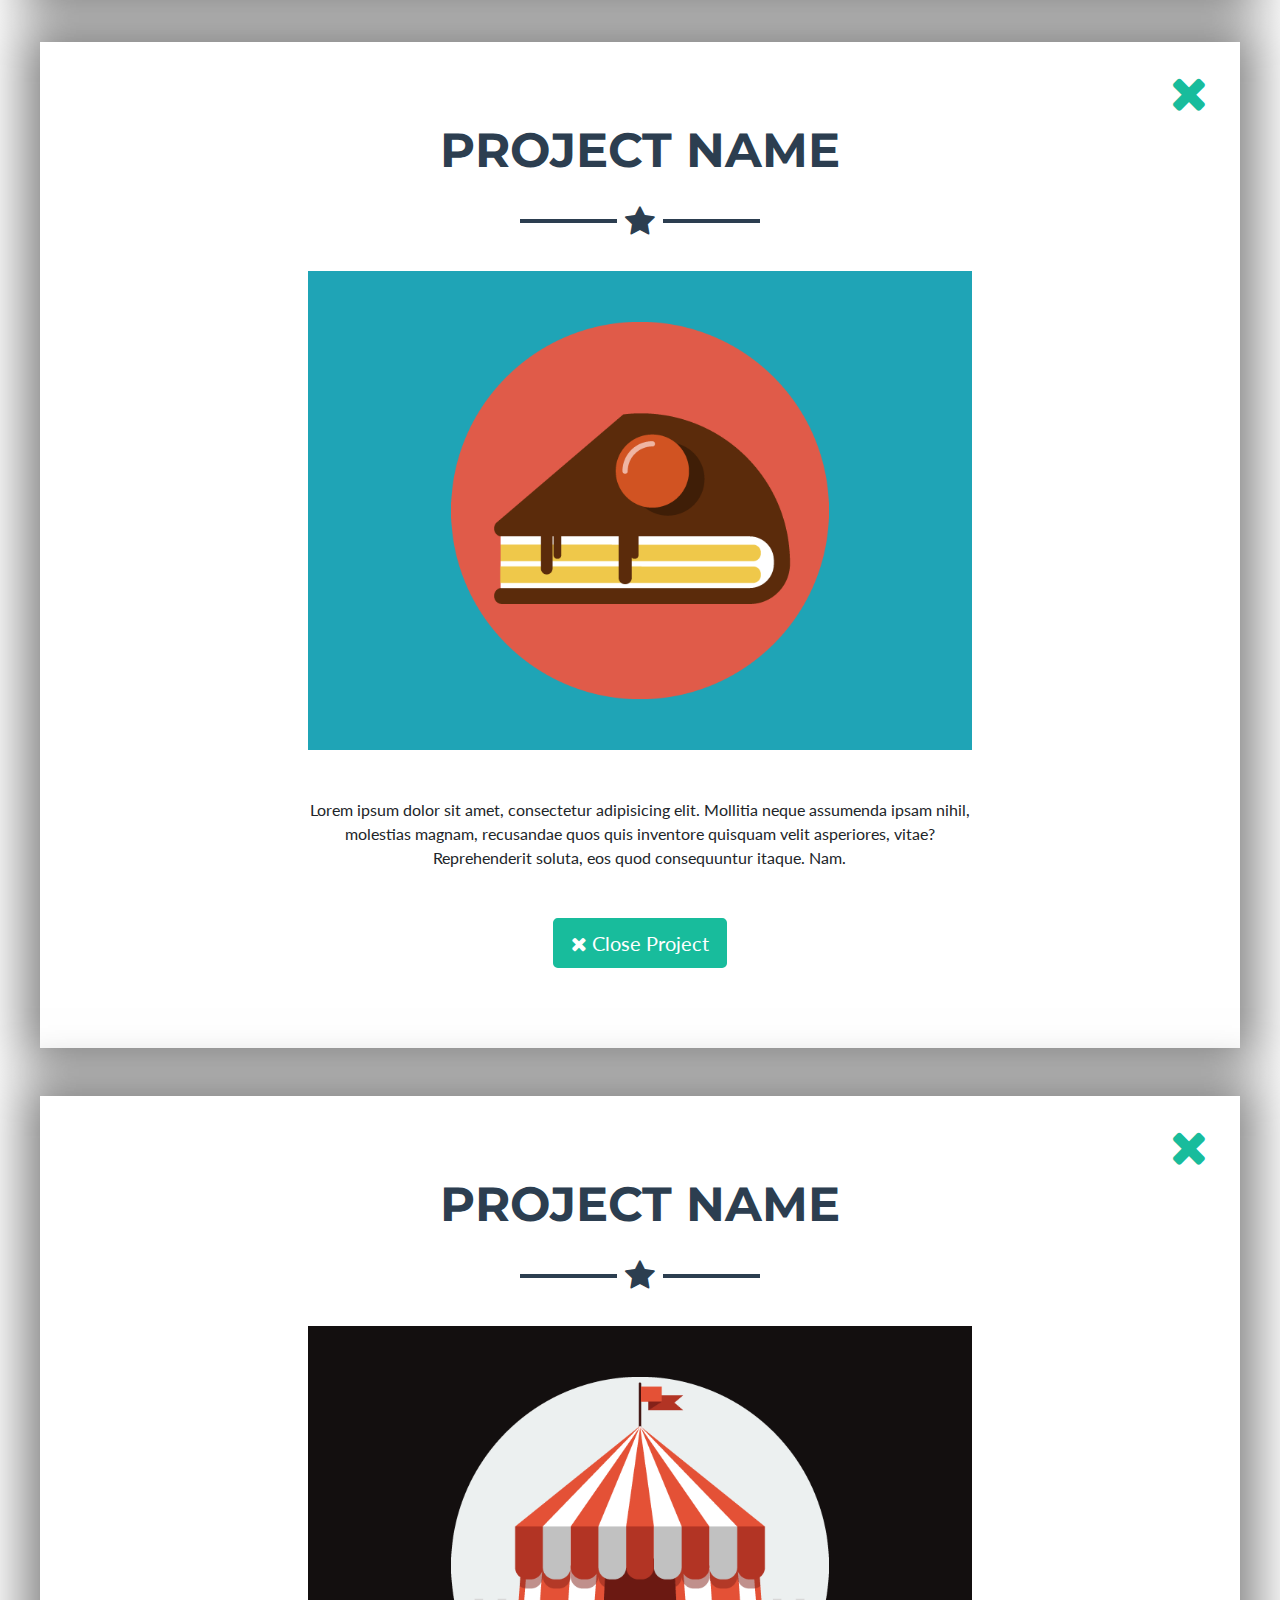
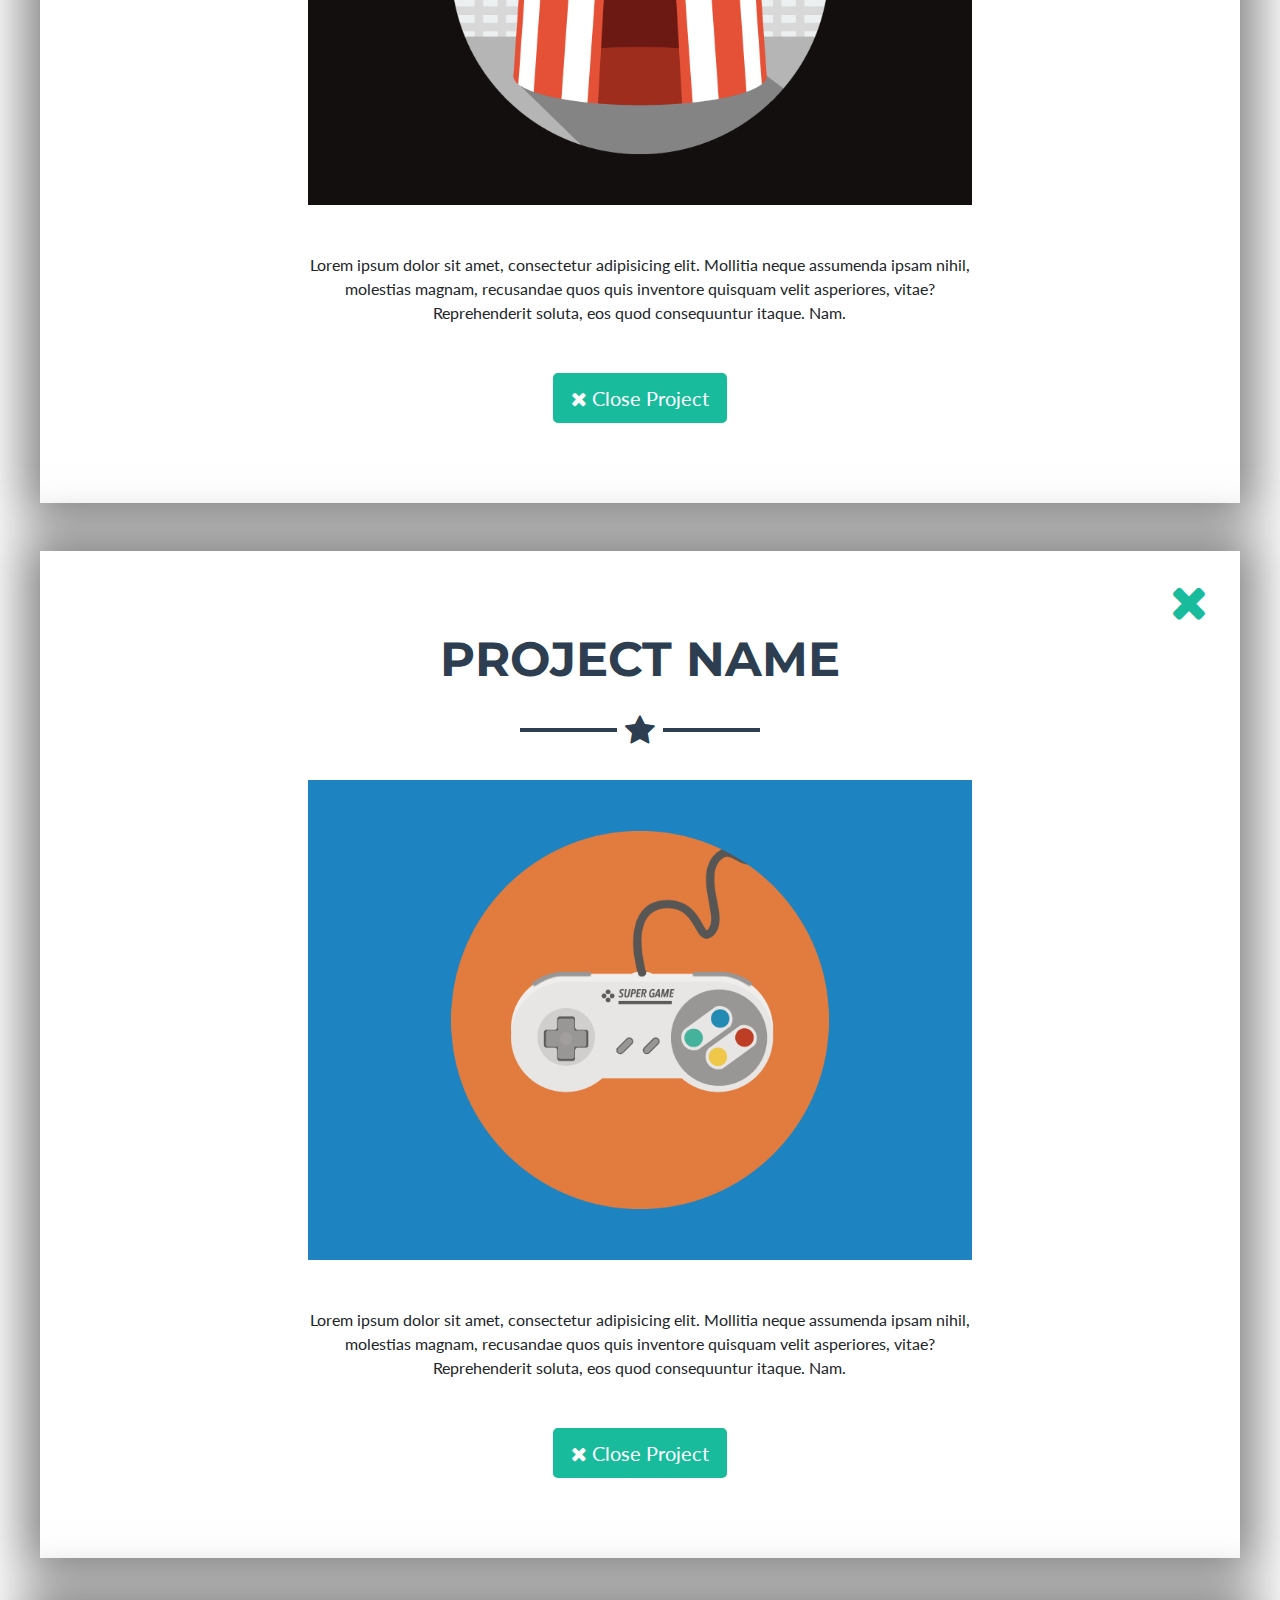
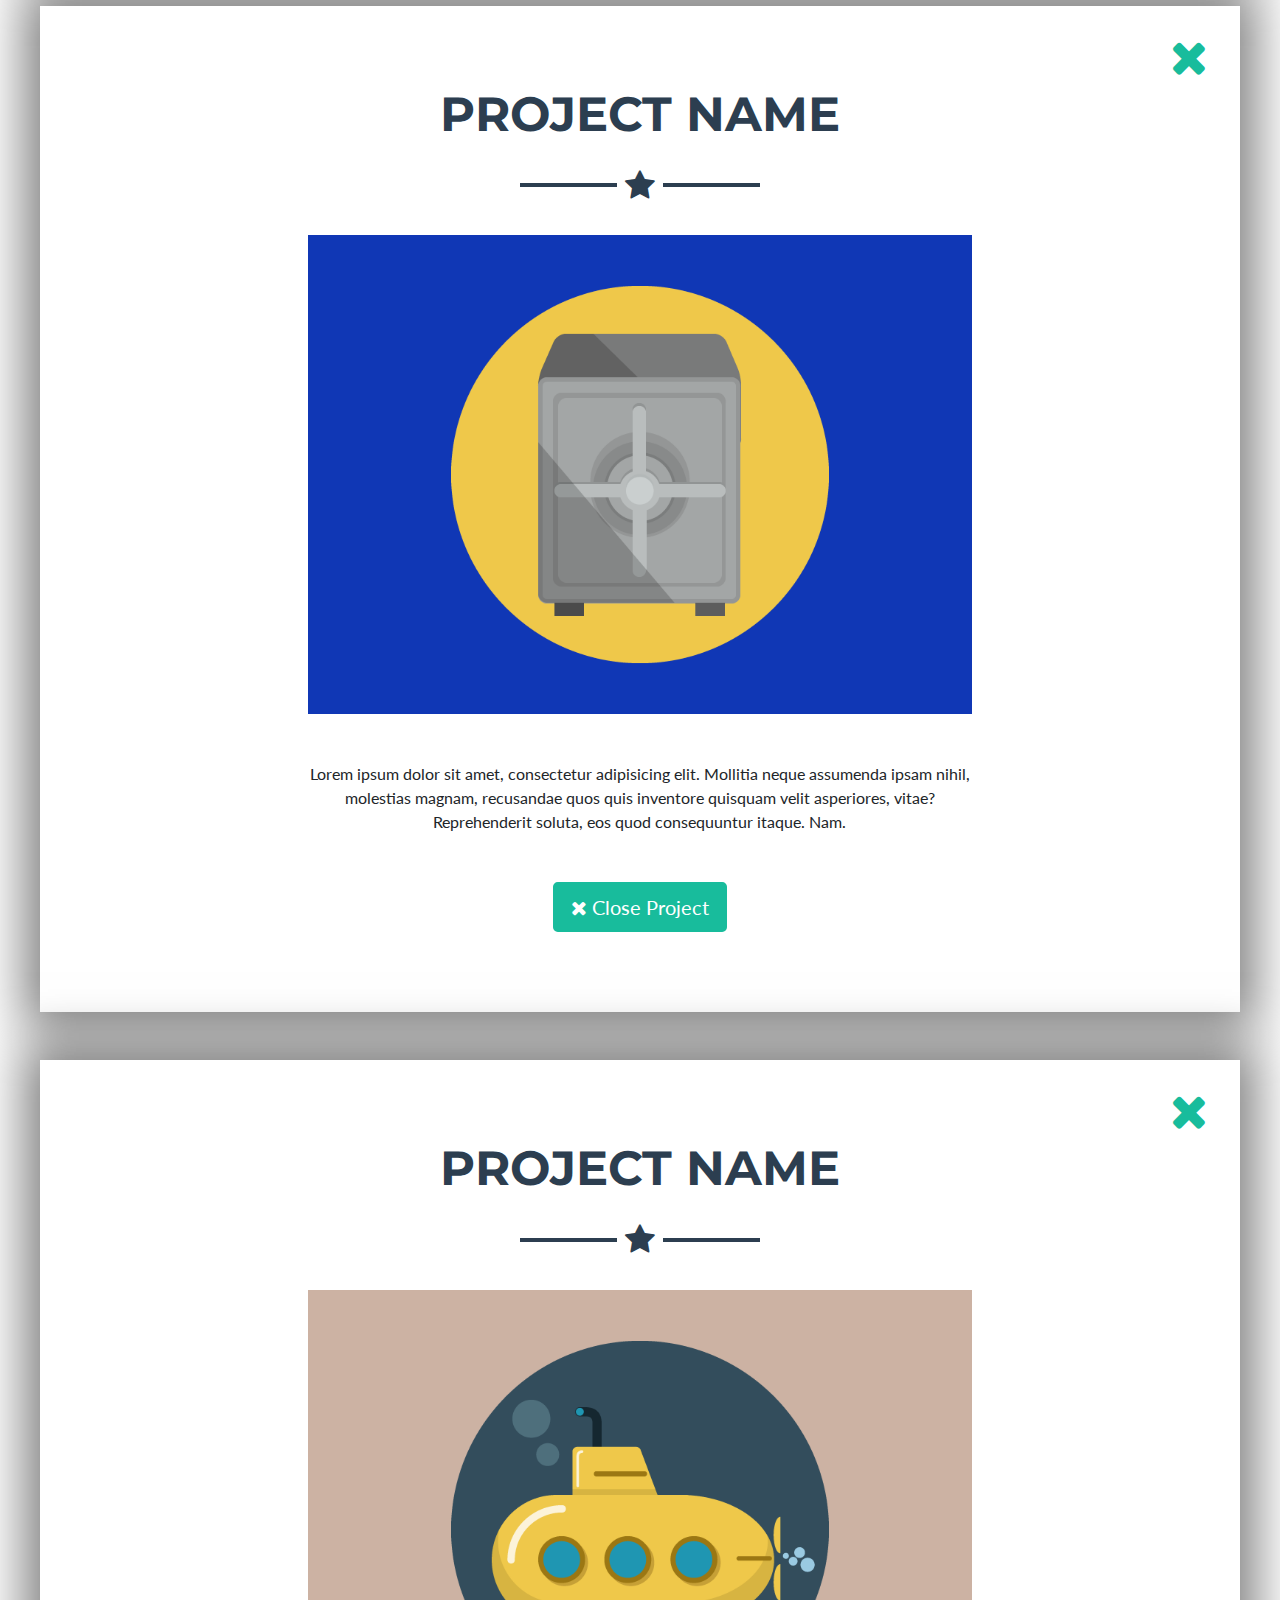
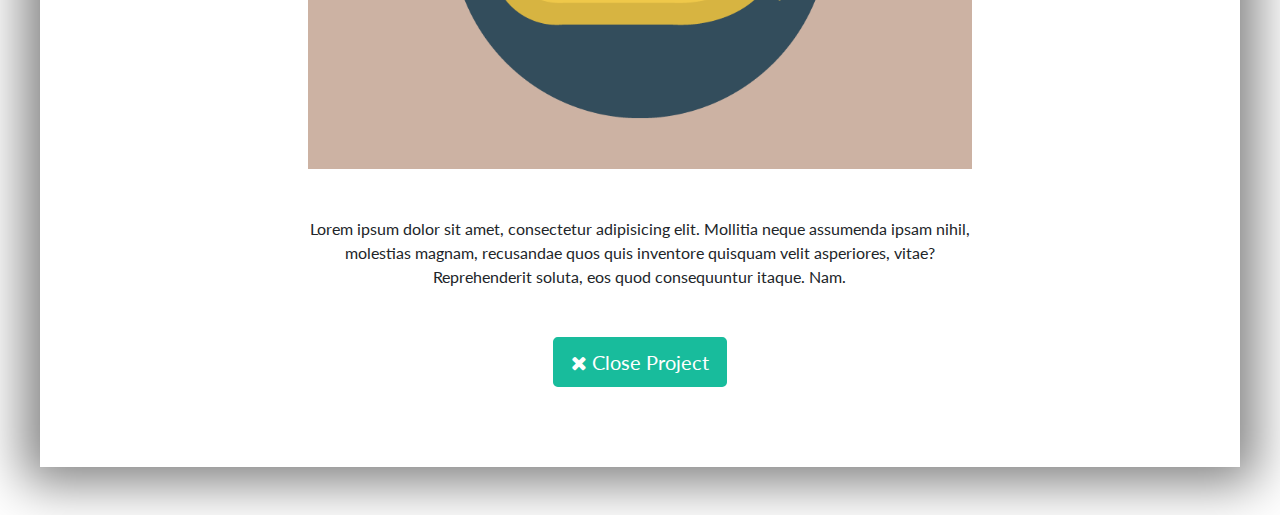
==== commit c9fd8cd9: "Micronox tab" ====
--- a/index.html
+++ b/index.html
@@ -38,6 +38,9 @@
         </button>
         <div class="collapse navbar-collapse" id="navbarResponsive">
           <ul class="navbar-nav ml-auto">
+			<li class="nav-item mx-0 mx-lg-1">
+              <a class="nav-link py-3 px-0 px-lg-3 rounded js-scroll-trigger" href="#">Micronox Ltd</a>
+            </li>
 			<li class="nav-item mx-0 mx-lg-1">
               <a class="nav-link py-3 px-0 px-lg-3 rounded js-scroll-trigger" href="CV.html">CV</a>
             </li>
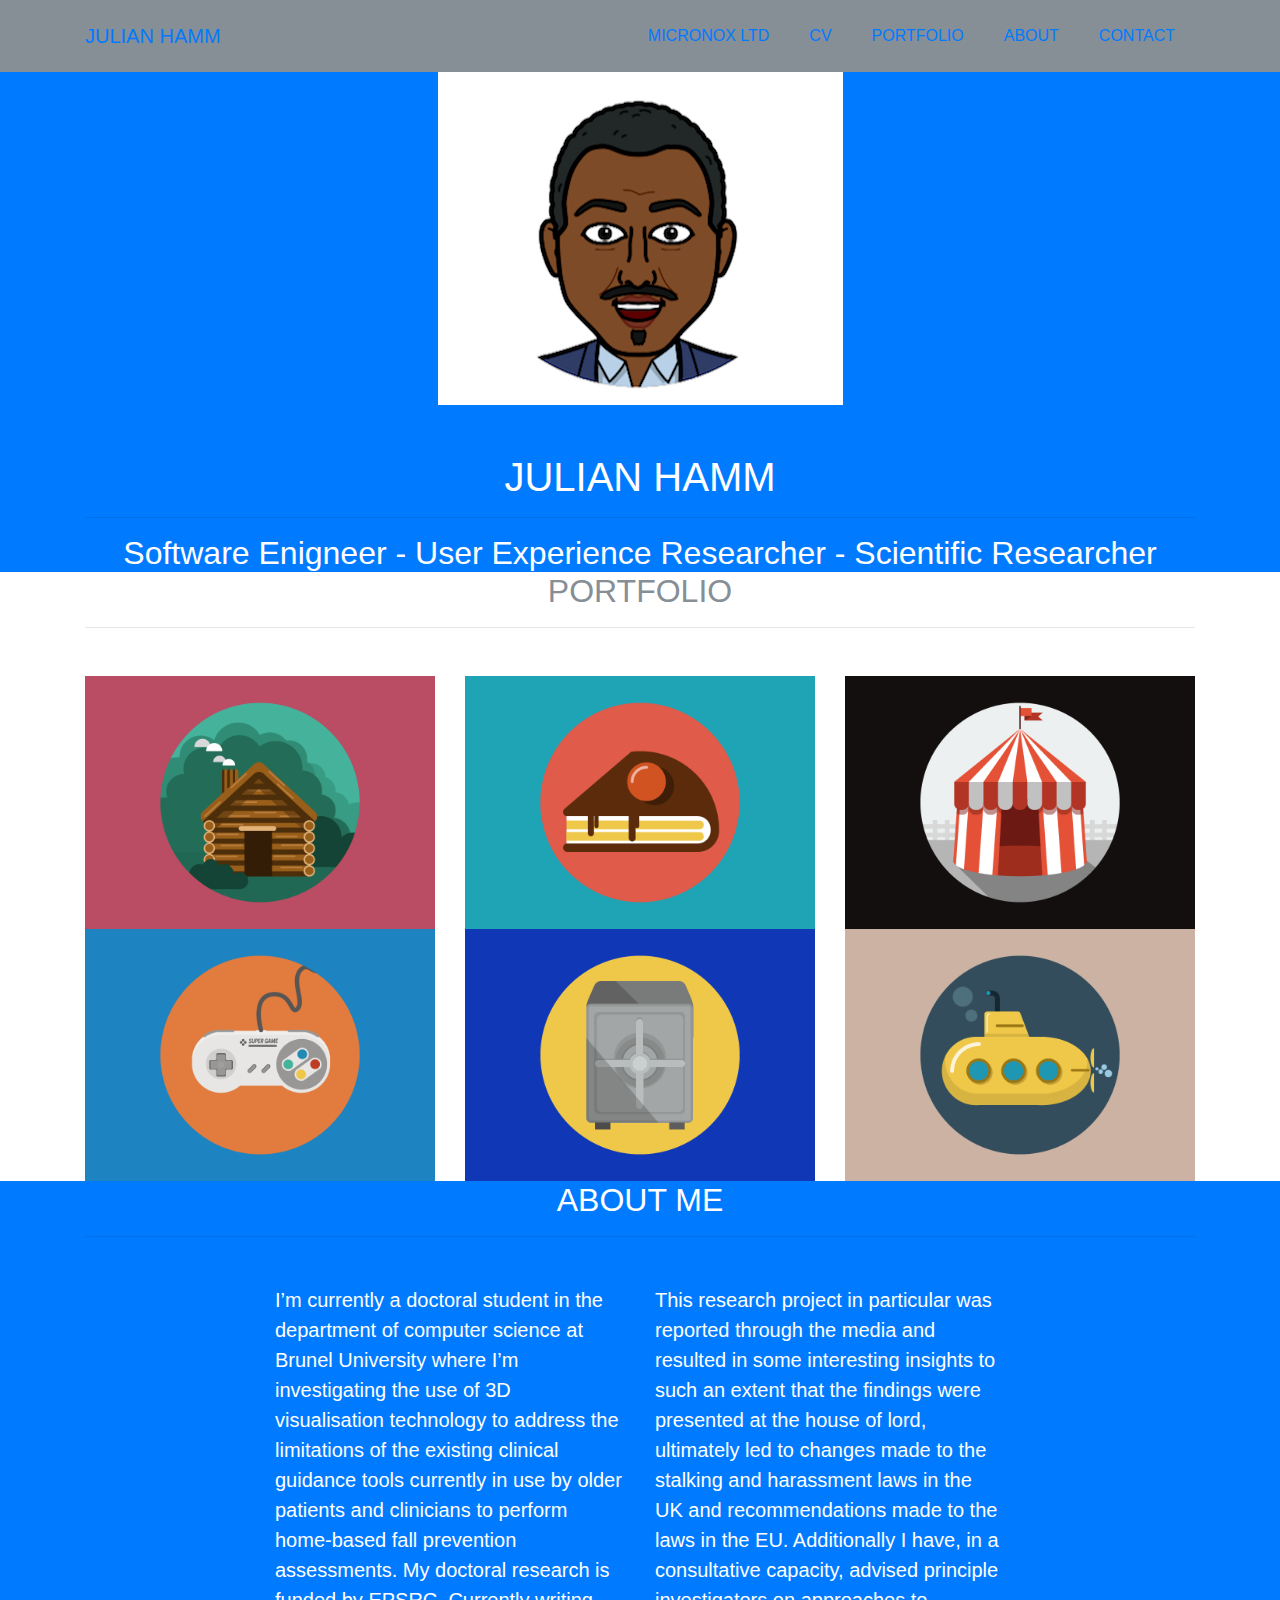
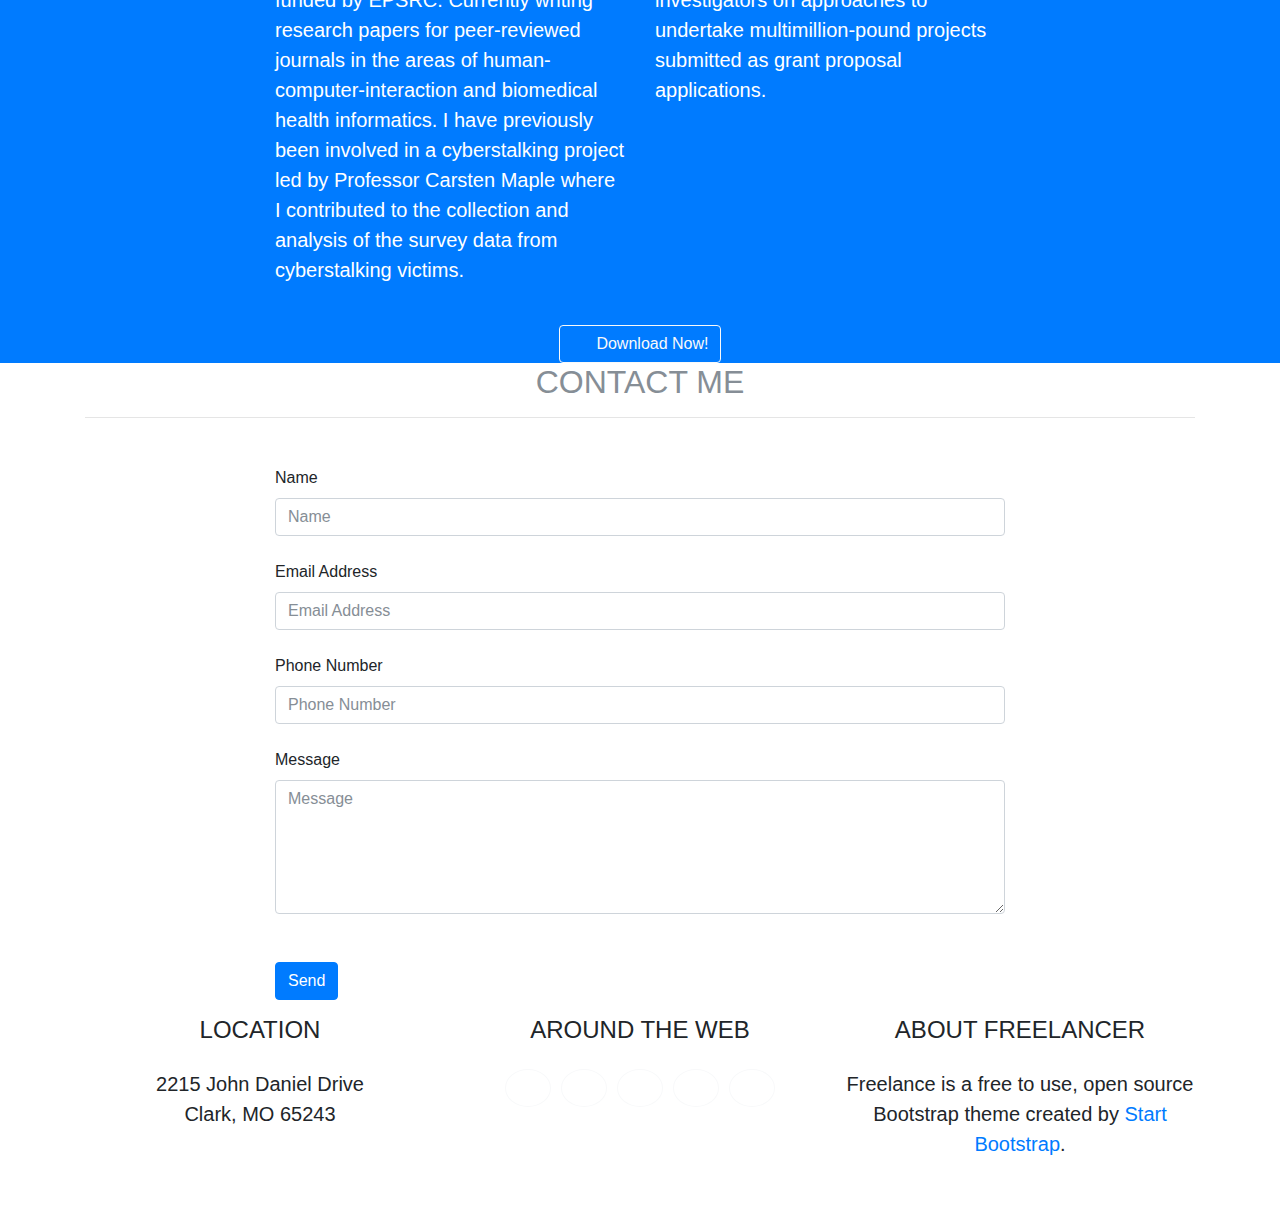
==== commit 5ce004d2: "Update" ====
--- a/index.html
+++ b/index.html
@@ -17,6 +17,14 @@
     <link href="vendor/font-awesome/css/font-awesome.min.css" rel="stylesheet" type="text/css">
     <link href="https://fonts.googleapis.com/css?family=Montserrat:400,700" rel="stylesheet" type="text/css">
     <link href="https://fonts.googleapis.com/css?family=Lato:400,700,400italic,700italic" rel="stylesheet" type="text/css">
+	  
+	<!-- For popup boxes-->
+  	<script src="https://ajax.googleapis.com/ajax/libs/jquery/3.2.1/jquery.min.js"></script>
+  	<script src="https://maxcdn.bootstrapcdn.com/bootstrap/3.3.7/js/bootstrap.min.js"></script>
+	  
+	<!-- Send email for contact section -->
+	<script src="validator.js"></script>
+    <script src="contact.js"></script>
 
     <!-- Plugin CSS -->
     <link href="vendor/magnific-popup/magnific-popup.css" rel="stylesheet" type="text/css">
@@ -74,8 +82,9 @@
         <h2 class="text-center text-uppercase text-secondary mb-0">Portfolio</h2>
         <hr class="star-dark mb-5">
         <div class="row">
-          <div class="col-md-6 col-lg-4">
-            <a class="portfolio-item d-block mx-auto" href="#portfolio-modal-1">
+			<!-- Modal1 -->
+          <div class="col-md-6 col-lg-4">
+            <a class="portfolio-item d-block mx-auto" data-toggle="modal" data-target="#Modal1">
               <div class="portfolio-item-caption d-flex position-absolute h-100 w-100">
                 <div class="portfolio-item-caption-content my-auto w-100 text-center text-white">
                   <i class="fa fa-search-plus fa-3x"></i>
@@ -84,8 +93,9 @@
               <img class="img-fluid" src="img/portfolio/cabin.png" alt="">
             </a>
           </div>
-          <div class="col-md-6 col-lg-4">
-            <a class="portfolio-item d-block mx-auto" href="#portfolio-modal-2">
+			<!-- Modal2 -->
+          <div class="col-md-6 col-lg-4">
+            <a class="portfolio-item d-block mx-auto" data-toggle="modal" data-target="#Modal2">
               <div class="portfolio-item-caption d-flex position-absolute h-100 w-100">
                 <div class="portfolio-item-caption-content my-auto w-100 text-center text-white">
                   <i class="fa fa-search-plus fa-3x"></i>
@@ -94,8 +104,9 @@
               <img class="img-fluid" src="img/portfolio/cake.png" alt="">
             </a>
           </div>
-          <div class="col-md-6 col-lg-4">
-            <a class="portfolio-item d-block mx-auto" href="#portfolio-modal-3">
+			<!-- Modal3 -->
+          <div class="col-md-6 col-lg-4">
+            <a class="portfolio-item d-block mx-auto" data-toggle="modal" data-target="#Modal3">
               <div class="portfolio-item-caption d-flex position-absolute h-100 w-100">
                 <div class="portfolio-item-caption-content my-auto w-100 text-center text-white">
                   <i class="fa fa-search-plus fa-3x"></i>
@@ -104,8 +115,9 @@
               <img class="img-fluid" src="img/portfolio/circus.png" alt="">
             </a>
           </div>
-          <div class="col-md-6 col-lg-4">
-            <a class="portfolio-item d-block mx-auto" href="#portfolio-modal-4">
+			<!-- Modal4 -->
+          <div class="col-md-6 col-lg-4">
+            <a class="portfolio-item d-block mx-auto" data-toggle="modal" data-target="#Modal4">
               <div class="portfolio-item-caption d-flex position-absolute h-100 w-100">
                 <div class="portfolio-item-caption-content my-auto w-100 text-center text-white">
                   <i class="fa fa-search-plus fa-3x"></i>
@@ -114,8 +126,9 @@
               <img class="img-fluid" src="img/portfolio/game.png" alt="">
             </a>
           </div>
-          <div class="col-md-6 col-lg-4">
-            <a class="portfolio-item d-block mx-auto" href="#portfolio-modal-5">
+			<!-- Modal5 -->
+          <div class="col-md-6 col-lg-4">
+            <a class="portfolio-item d-block mx-auto" data-toggle="modal" data-target="#Modal5">
               <div class="portfolio-item-caption d-flex position-absolute h-100 w-100">
                 <div class="portfolio-item-caption-content my-auto w-100 text-center text-white">
                   <i class="fa fa-search-plus fa-3x"></i>
@@ -124,8 +137,9 @@
               <img class="img-fluid" src="img/portfolio/safe.png" alt="">
             </a>
           </div>
-          <div class="col-md-6 col-lg-4">
-            <a class="portfolio-item d-block mx-auto" href="#portfolio-modal-6">
+			<!-- Modal6 -->
+          <div class="col-md-6 col-lg-4">
+            <a class="portfolio-item d-block mx-auto" data-toggle="modal" data-target="#Modal6">
               <div class="portfolio-item-caption d-flex position-absolute h-100 w-100">
                 <div class="portfolio-item-caption-content my-auto w-100 text-center text-white">
                   <i class="fa fa-search-plus fa-3x"></i>
@@ -141,14 +155,14 @@
     <!-- About Section -->
     <section class="bg-primary text-white mb-0" id="about">
       <div class="container">
-        <h2 class="text-center text-uppercase text-white">About</h2>
+        <h2 class="text-center text-uppercase text-white">About me</h2>
         <hr class="star-light mb-5">
         <div class="row">
           <div class="col-lg-4 ml-auto">
-            <p class="lead">Freelancer is a free bootstrap theme created by Start Bootstrap. The download includes the complete source files including HTML, CSS, and JavaScript as well as optional LESS stylesheets for easy customization.</p>
+            <p class="lead">I’m currently a doctoral student in the department of computer science at Brunel University where I’m investigating the use of 3D visualisation technology to address the limitations of the existing clinical guidance tools currently in use by older patients and clinicians to perform home-based fall prevention assessments. My doctoral research is funded by EPSRC. Currently writing research papers for peer-reviewed journals in the areas of human-computer-interaction and biomedical health informatics. I have previously been involved in a cyberstalking project led by Professor Carsten Maple where I contributed to the collection and analysis of the survey data from cyberstalking victims.</p>
           </div>
           <div class="col-lg-4 mr-auto">
-            <p class="lead">Whether you're a student looking to showcase your work, a professional looking to attract clients, or a graphic artist looking to share your projects, this template is the perfect starting point!</p>
+            <p class="lead">This research project in particular was reported through the media and resulted in some interesting insights to such an extent that the findings were presented at the house of lord, ultimately led to changes made to the stalking and harassment laws in the UK and recommendations made to the laws in the EU. Additionally I have, in a consultative capacity, advised principle investigators on approaches to undertake multimillion-pound projects submitted as grant proposal applications.</p>
           </div>
         </div>
         <div class="text-center mt-4">
@@ -169,32 +183,32 @@
           <div class="col-lg-8 mx-auto">
             <!-- To configure the contact form email address, go to mail/contact_me.php and update the email address in the PHP file on line 19. -->
             <!-- The form should work on most web servers, but if the form is not working you may need to configure your web server differently. -->
-            <form name="sentMessage" id="contactForm" novalidate="novalidate">
+            <form name="sentMessage" id="contact-form" method="post" action="contact.php" role="form" novalidate="novalidate">
               <div class="control-group">
                 <div class="form-group floating-label-form-group controls mb-0 pb-2">
                   <label>Name</label>
-                  <input class="form-control" id="name" type="text" placeholder="Name" required="required" data-validation-required-message="Please enter your name.">
+                  <input class="form-control" id="form_name" type="text" placeholder="Name" required="required" data-validation-required-message="Please enter your name.">
                   <p class="help-block text-danger"></p>
                 </div>
               </div>
               <div class="control-group">
                 <div class="form-group floating-label-form-group controls mb-0 pb-2">
                   <label>Email Address</label>
-                  <input class="form-control" id="email" type="email" placeholder="Email Address" required="required" data-validation-required-message="Please enter your email address.">
+                  <input class="form-control" id="form_email" type="email" name="email" placeholder="Email Address" required="required" data-validation-required-message="Please enter your email address.">
                   <p class="help-block text-danger"></p>
                 </div>
               </div>
               <div class="control-group">
                 <div class="form-group floating-label-form-group controls mb-0 pb-2">
                   <label>Phone Number</label>
-                  <input class="form-control" id="phone" type="tel" placeholder="Phone Number" required="required" data-validation-required-message="Please enter your phone number.">
+                  <input class="form-control" id="form_phone" type="tel" name="phone" placeholder="Phone Number" required="required" data-validation-required-message="Please enter your phone number.">
                   <p class="help-block text-danger"></p>
                 </div>
               </div>
               <div class="control-group">
                 <div class="form-group floating-label-form-group controls mb-0 pb-2">
                   <label>Message</label>
-                  <textarea class="form-control" id="message" rows="5" placeholder="Message" required="required" data-validation-required-message="Please enter a message."></textarea>
+                  <textarea class="form-control" id="form_message" name="message" rows="5" placeholder="Message" required="required" data-validation-required-message="Please enter a message."></textarea>
                   <p class="help-block text-danger"></p>
                 </div>
               </div>
@@ -271,138 +285,132 @@
     </div>
 
     <!-- Portfolio Modals -->
-
-    <!-- Portfolio Modal 1 -->
-    <div class="portfolio-modal mfp-hide" id="portfolio-modal-1">
-      <div class="portfolio-modal-dialog bg-white">
-        <a class="close-button d-none d-md-block portfolio-modal-dismiss" href="#">
-          <i class="fa fa-3x fa-times"></i>
-        </a>
-        <div class="container text-center">
-          <div class="row">
-            <div class="col-lg-8 mx-auto">
-              <h2 class="text-secondary text-uppercase mb-0">Project Name</h2>
-              <hr class="star-dark mb-5">
-              <img class="img-fluid mb-5" src="img/portfolio/cabin.png" alt="">
-              <p class="mb-5">Lorem ipsum dolor sit amet, consectetur adipisicing elit. Mollitia neque assumenda ipsam nihil, molestias magnam, recusandae quos quis inventore quisquam velit asperiores, vitae? Reprehenderit soluta, eos quod consequuntur itaque. Nam.</p>
-              <a class="btn btn-primary btn-lg rounded-pill portfolio-modal-dismiss" href="#">
-                <i class="fa fa-close"></i>
-                Close Project</a>
-            </div>
-          </div>
-        </div>
-      </div>
-    </div>
-
-    <!-- Portfolio Modal 2 -->
-    <div class="portfolio-modal mfp-hide" id="portfolio-modal-2">
-      <div class="portfolio-modal-dialog bg-white">
-        <a class="close-button d-none d-md-block portfolio-modal-dismiss" href="#">
-          <i class="fa fa-3x fa-times"></i>
-        </a>
-        <div class="container text-center">
-          <div class="row">
-            <div class="col-lg-8 mx-auto">
-              <h2 class="text-secondary text-uppercase mb-0">Project Name</h2>
-              <hr class="star-dark mb-5">
-              <img class="img-fluid mb-5" src="img/portfolio/cake.png" alt="">
-              <p class="mb-5">Lorem ipsum dolor sit amet, consectetur adipisicing elit. Mollitia neque assumenda ipsam nihil, molestias magnam, recusandae quos quis inventore quisquam velit asperiores, vitae? Reprehenderit soluta, eos quod consequuntur itaque. Nam.</p>
-              <a class="btn btn-primary btn-lg rounded-pill portfolio-modal-dismiss" href="#">
-                <i class="fa fa-close"></i>
-                Close Project</a>
-            </div>
-          </div>
-        </div>
-      </div>
-    </div>
-
-    <!-- Portfolio Modal 3 -->
-    <div class="portfolio-modal mfp-hide" id="portfolio-modal-3">
-      <div class="portfolio-modal-dialog bg-white">
-        <a class="close-button d-none d-md-block portfolio-modal-dismiss" href="#">
-          <i class="fa fa-3x fa-times"></i>
-        </a>
-        <div class="container text-center">
-          <div class="row">
-            <div class="col-lg-8 mx-auto">
-              <h2 class="text-secondary text-uppercase mb-0">Project Name</h2>
-              <hr class="star-dark mb-5">
-              <img class="img-fluid mb-5" src="img/portfolio/circus.png" alt="">
-              <p class="mb-5">Lorem ipsum dolor sit amet, consectetur adipisicing elit. Mollitia neque assumenda ipsam nihil, molestias magnam, recusandae quos quis inventore quisquam velit asperiores, vitae? Reprehenderit soluta, eos quod consequuntur itaque. Nam.</p>
-              <a class="btn btn-primary btn-lg rounded-pill portfolio-modal-dismiss" href="#">
-                <i class="fa fa-close"></i>
-                Close Project</a>
-            </div>
-          </div>
-        </div>
-      </div>
-    </div>
-
-    <!-- Portfolio Modal 4 -->
-    <div class="portfolio-modal mfp-hide" id="portfolio-modal-4">
-      <div class="portfolio-modal-dialog bg-white">
-        <a class="close-button d-none d-md-block portfolio-modal-dismiss" href="#">
-          <i class="fa fa-3x fa-times"></i>
-        </a>
-        <div class="container text-center">
-          <div class="row">
-            <div class="col-lg-8 mx-auto">
-              <h2 class="text-secondary text-uppercase mb-0">Project Name</h2>
-              <hr class="star-dark mb-5">
-              <img class="img-fluid mb-5" src="img/portfolio/game.png" alt="">
-              <p class="mb-5">Lorem ipsum dolor sit amet, consectetur adipisicing elit. Mollitia neque assumenda ipsam nihil, molestias magnam, recusandae quos quis inventore quisquam velit asperiores, vitae? Reprehenderit soluta, eos quod consequuntur itaque. Nam.</p>
-              <a class="btn btn-primary btn-lg rounded-pill portfolio-modal-dismiss" href="#">
-                <i class="fa fa-close"></i>
-                Close Project</a>
-            </div>
-          </div>
-        </div>
-      </div>
-    </div>
-
-    <!-- Portfolio Modal 5 -->
-    <div class="portfolio-modal mfp-hide" id="portfolio-modal-5">
-      <div class="portfolio-modal-dialog bg-white">
-        <a class="close-button d-none d-md-block portfolio-modal-dismiss" href="#">
-          <i class="fa fa-3x fa-times"></i>
-        </a>
-        <div class="container text-center">
-          <div class="row">
-            <div class="col-lg-8 mx-auto">
-              <h2 class="text-secondary text-uppercase mb-0">Project Name</h2>
-              <hr class="star-dark mb-5">
-              <img class="img-fluid mb-5" src="img/portfolio/safe.png" alt="">
-              <p class="mb-5">Lorem ipsum dolor sit amet, consectetur adipisicing elit. Mollitia neque assumenda ipsam nihil, molestias magnam, recusandae quos quis inventore quisquam velit asperiores, vitae? Reprehenderit soluta, eos quod consequuntur itaque. Nam.</p>
-              <a class="btn btn-primary btn-lg rounded-pill portfolio-modal-dismiss" href="#">
-                <i class="fa fa-close"></i>
-                Close Project</a>
-            </div>
-          </div>
-        </div>
-      </div>
-    </div>
-
-    <!-- Portfolio Modal 6 -->
-    <div class="portfolio-modal mfp-hide" id="portfolio-modal-6">
-      <div class="portfolio-modal-dialog bg-white">
-        <a class="close-button d-none d-md-block portfolio-modal-dismiss" href="#">
-          <i class="fa fa-3x fa-times"></i>
-        </a>
-        <div class="container text-center">
-          <div class="row">
-            <div class="col-lg-8 mx-auto">
-              <h2 class="text-secondary text-uppercase mb-0">Project Name</h2>
-              <hr class="star-dark mb-5">
-              <img class="img-fluid mb-5" src="img/portfolio/submarine.png" alt="">
-              <p class="mb-5">Lorem ipsum dolor sit amet, consectetur adipisicing elit. Mollitia neque assumenda ipsam nihil, molestias magnam, recusandae quos quis inventore quisquam velit asperiores, vitae? Reprehenderit soluta, eos quod consequuntur itaque. Nam.</p>
-              <a class="btn btn-primary btn-lg rounded-pill portfolio-modal-dismiss" href="#">
-                <i class="fa fa-close"></i>
-                Close Project</a>
-            </div>
-          </div>
-        </div>
-      </div>
-    </div>
+	  
+	  <!-- Modal1 -->
+	  <div class="modal fade" id="Modal1" role="dialog">
+		<div class="modal-dialog">
+
+		  <!-- Modal content-->
+		  <div class="modal-content">
+			<div class="modal-header">
+			  <button type="button" class="close" data-dismiss="modal">&times;</button>
+			  <h4 class="modal-title">Modal1 Header</h4>
+			</div>
+			<div class="modal-body">
+			  <p>Some text in the modal1.</p>
+			</div>
+			<div class="modal-footer">
+			  <button type="button" class="btn btn-default" data-dismiss="modal">Close</button>
+			</div>
+		  </div>
+
+		</div>
+	  </div>
+	  
+	  <!-- Modal2 -->
+	  <div class="modal fade" id="Modal2" role="dialog">
+		<div class="modal-dialog">
+
+		  <!-- Modal content-->
+		  <div class="modal-content">
+			<div class="modal-header">
+			  <button type="button" class="close" data-dismiss="modal">&times;</button>
+			  <h4 class="modal-title">Modal2 Header</h4>
+			</div>
+			<div class="modal-body">
+			  <p>Some text in the modal2.</p>
+			</div>
+			<div class="modal-footer">
+			  <button type="button" class="btn btn-default" data-dismiss="modal">Close</button>
+			</div>
+		  </div>
+
+		</div>
+	  </div>
+	  
+	  <!-- Modal3 -->
+	  <div class="modal fade" id="Modal3" role="dialog">
+		<div class="modal-dialog">
+
+		  <!-- Modal content-->
+		  <div class="modal-content">
+			<div class="modal-header">
+			  <button type="button" class="close" data-dismiss="modal">&times;</button>
+			  <h4 class="modal-title">Modal3 Header</h4>
+			</div>
+			<div class="modal-body">
+			  <p>Some text in the modal3.</p>
+			</div>
+			<div class="modal-footer">
+			  <button type="button" class="btn btn-default" data-dismiss="modal">Close</button>
+			</div>
+		  </div>
+
+		</div>
+	  </div>
+	  
+	  <!-- Modal4 -->
+	  <div class="modal fade" id="Modal4" role="dialog">
+		<div class="modal-dialog">
+
+		  <!-- Modal content-->
+		  <div class="modal-content">
+			<div class="modal-header">
+			  <button type="button" class="close" data-dismiss="modal">&times;</button>
+			  <h4 class="modal-title">Modal4 Header</h4>
+			</div>
+			<div class="modal-body">
+			  <p>Some text in the modal4.</p>
+			</div>
+			<div class="modal-footer">
+			  <button type="button" class="btn btn-default" data-dismiss="modal">Close</button>
+			</div>
+		  </div>
+
+		</div>
+	  </div>
+	  
+	  <!-- Modal5 -->
+	  <div class="modal fade" id="Modal5" role="dialog">
+		<div class="modal-dialog">
+
+		  <!-- Modal content-->
+		  <div class="modal-content">
+			<div class="modal-header">
+			  <button type="button" class="close" data-dismiss="modal">&times;</button>
+			  <h4 class="modal-title">Modal5 Header</h4>
+			</div>
+			<div class="modal-body">
+			  <p>Some text in the modal5.</p>
+			</div>
+			<div class="modal-footer">
+			  <button type="button" class="btn btn-default" data-dismiss="modal">Close</button>
+			</div>
+		  </div>
+
+		</div>
+	  </div>
+	  
+	  <!-- Modal6 -->
+	  <div class="modal fade" id="Modal6" role="dialog">
+		<div class="modal-dialog">
+
+		  <!-- Modal content-->
+		  <div class="modal-content">
+			<div class="modal-header">
+			  <button type="button" class="close" data-dismiss="modal">&times;</button>
+			  <h4 class="modal-title">Modal6 Header</h4>
+			</div>
+			<div class="modal-body">
+			  <p>Some text in the modal6.</p>
+			</div>
+			<div class="modal-footer">
+			  <button type="button" class="btn btn-default" data-dismiss="modal">Close</button>
+			</div>
+		  </div>
+
+		</div>
+	  </div>
 
     <!-- Bootstrap core JavaScript -->
     <script src="vendor/jquery/jquery.min.js"></script>
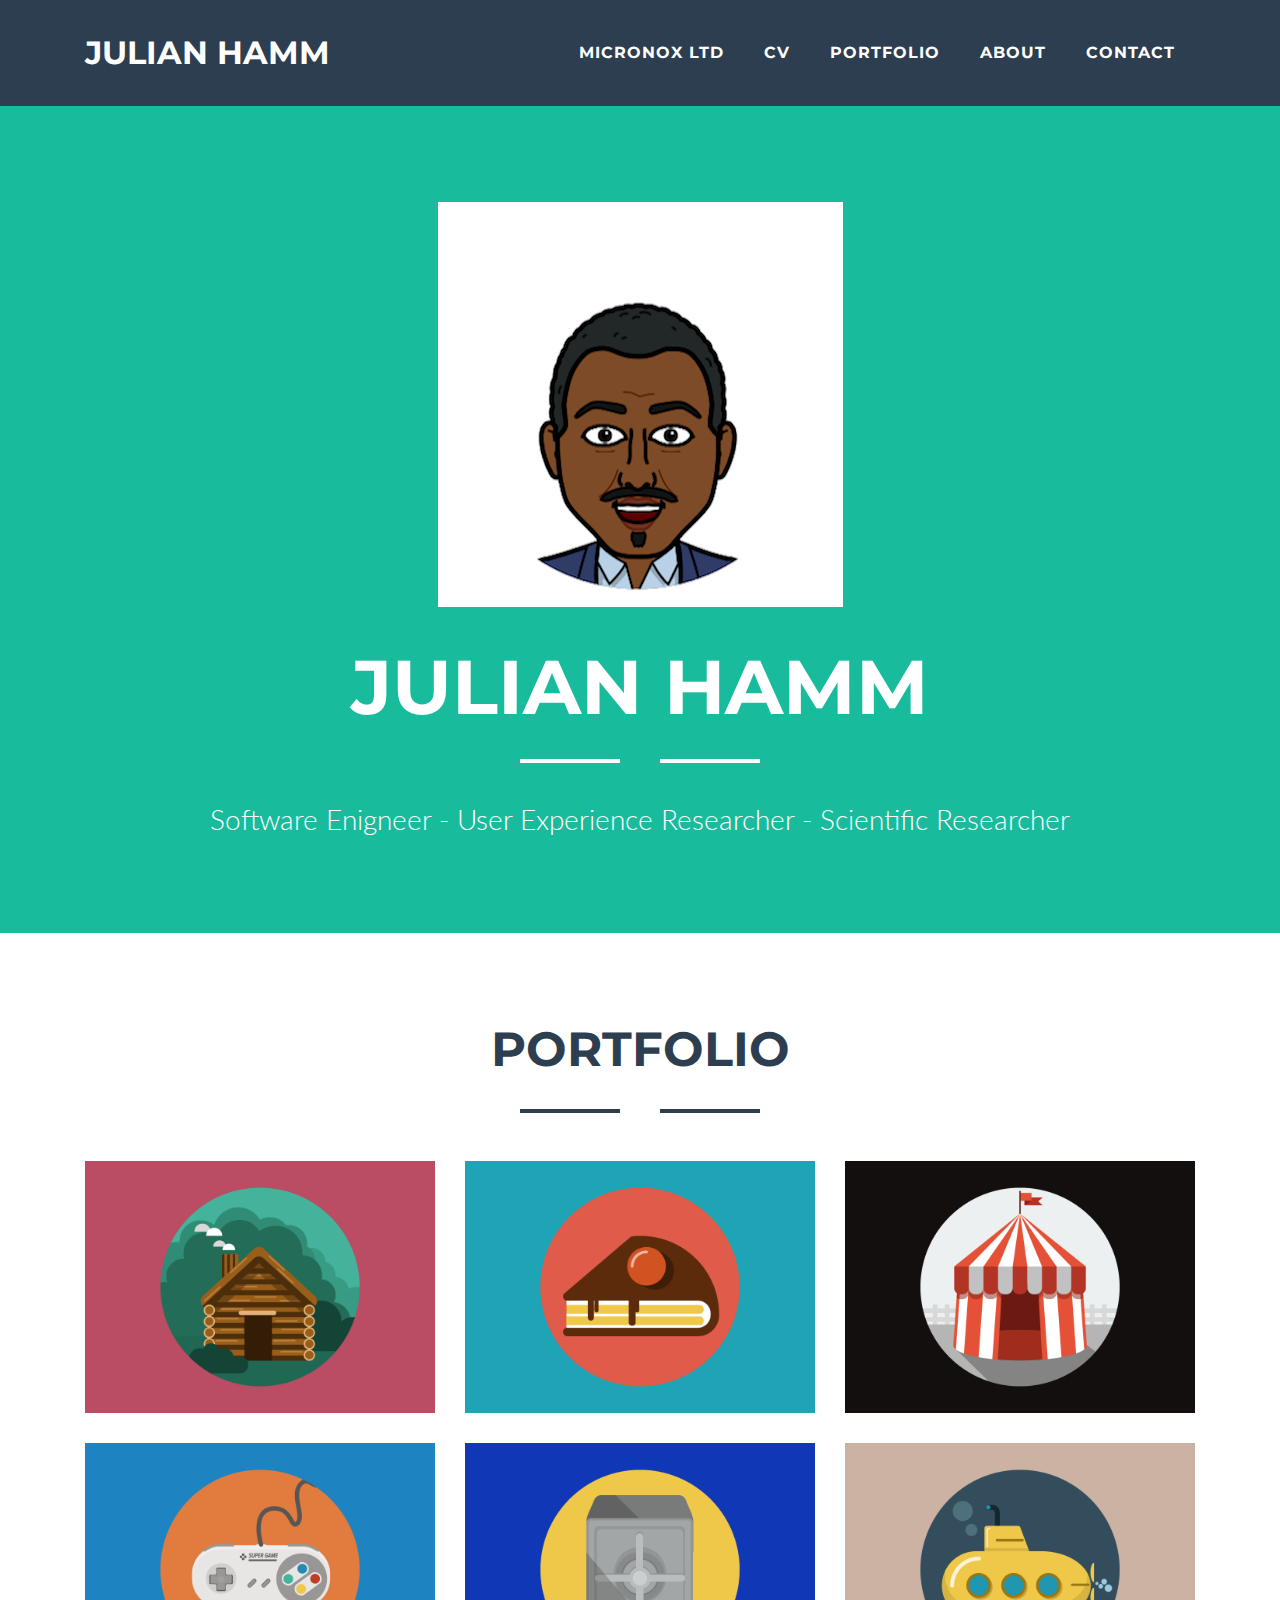
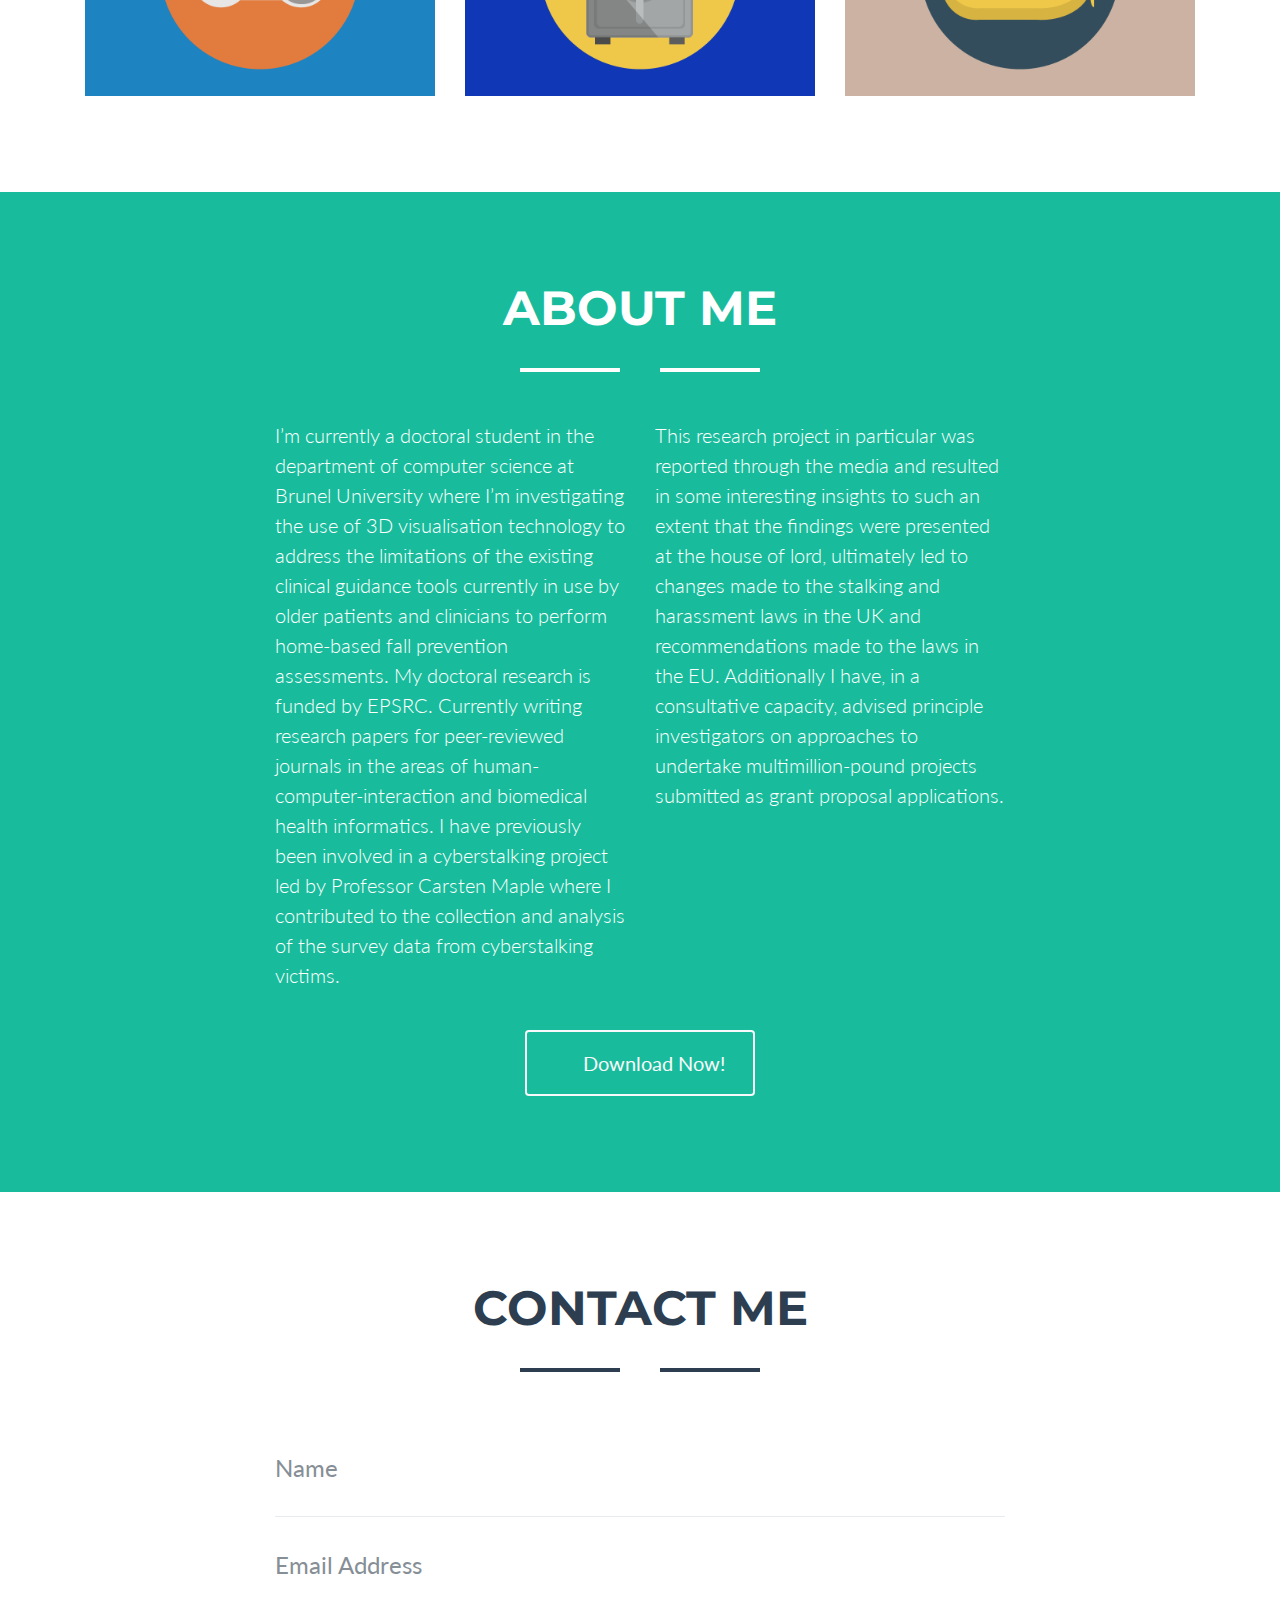
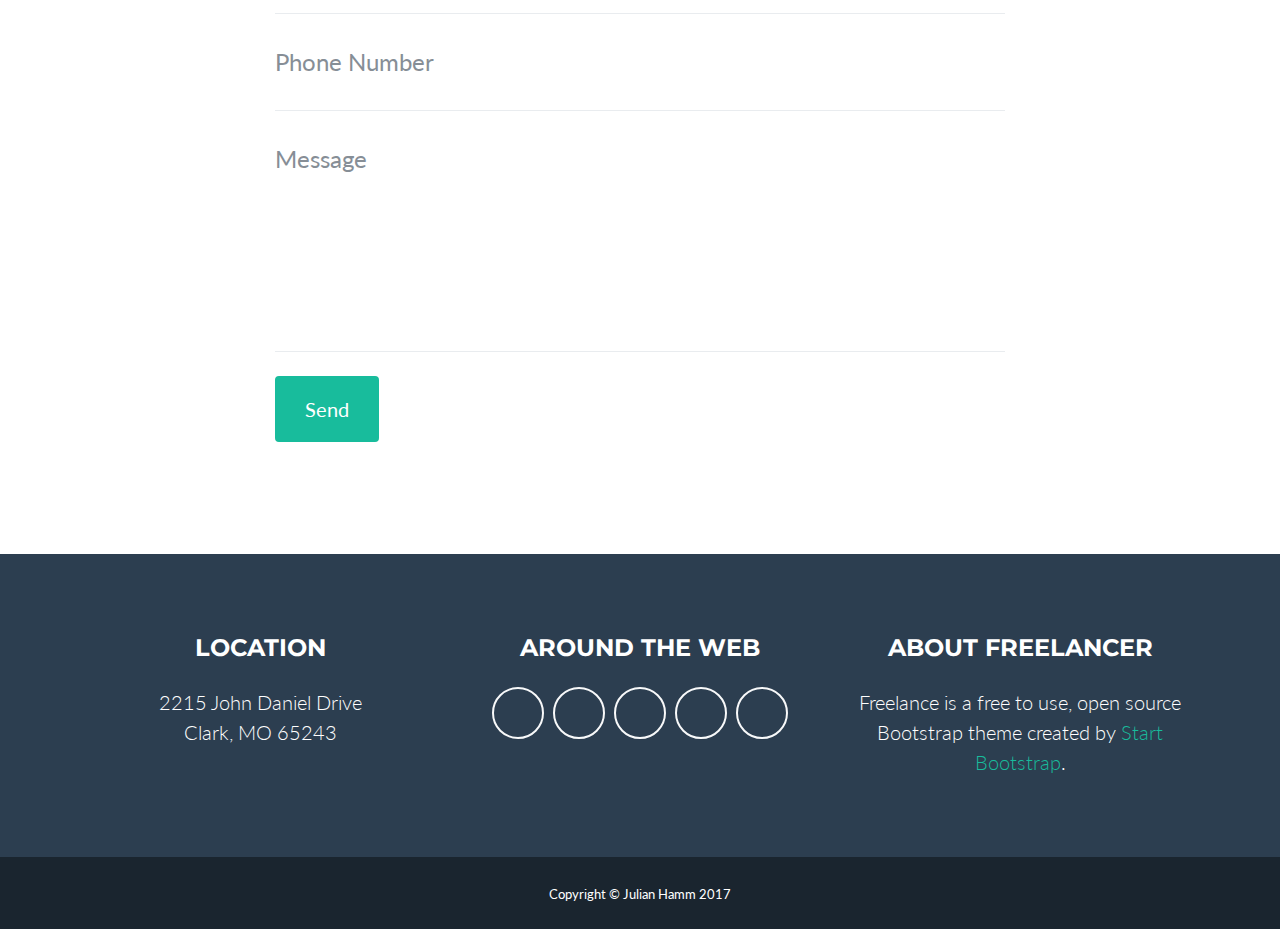
==== commit 486c2944: "Updated" ====
--- a/index.html
+++ b/index.html
@@ -47,7 +47,7 @@
         <div class="collapse navbar-collapse" id="navbarResponsive">
           <ul class="navbar-nav ml-auto">
 			<li class="nav-item mx-0 mx-lg-1">
-              <a class="nav-link py-3 px-0 px-lg-3 rounded js-scroll-trigger" href="#">Micronox Ltd</a>
+              <a class="nav-link py-3 px-0 px-lg-3 rounded js-scroll-trigger" href="http://www.micronox.co.uk" target="_blank">Micronox Ltd</a>
             </li>
 			<li class="nav-item mx-0 mx-lg-1">
               <a class="nav-link py-3 px-0 px-lg-3 rounded js-scroll-trigger" href="CV.html">CV</a>
--- a/css/freelancer.min.css
+++ b/css/freelancer.min.css
@@ -0,0 +1,5 @@
+/*!
+ * Start Bootstrap - Freelancer v4.0.0-beta.2 (https://startbootstrap.com/template-overviews/freelancer)
+ * Copyright 2013-2017 Start Bootstrap
+ * Licensed under MIT (https://github.com/BlackrockDigital/startbootstrap-freelancer/blob/master/LICENSE)
+ */body{font-family:Lato}h1,h2,h3,h4,h5,h6{font-weight:700;font-family:Montserrat}hr.star-dark,hr.star-light{max-width:15rem;padding:0;text-align:center;border:none;border-top:solid .25rem;margin-top:2.5rem;margin-bottom:2.5rem}hr.star-dark:after,hr.star-light:after{position:relative;top:-.8em;display:inline-block;padding:0 .25em;content:'\f005';font-family:FontAwesome;font-size:2em}hr.star-light{border-color:#fff}hr.star-light:after{color:#fff;background-color:#18bc9c}hr.star-dark{border-color:#2c3e50}hr.star-dark:after{color:#2c3e50;background-color:#fff}section{padding:6rem 0}section h2{font-size:2.25rem;line-height:2rem}@media (min-width:992px){section h2{font-size:3rem;line-height:2.5rem}}.btn-xl{padding:1rem 1.75rem;font-size:1.25rem}.btn-social{width:3.25rem;height:3.25rem;font-size:1.25rem;line-height:2rem}.scroll-to-top{z-index:1042;right:1rem;bottom:1rem;display:none}.scroll-to-top a{width:3.5rem;height:3.5rem;background-color:rgba(33,37,41,.5);line-height:3.1rem}#mainNav{padding-top:1rem;padding-bottom:1rem;font-weight:700;font-family:Montserrat}#mainNav .navbar-brand{color:#fff}#mainNav .navbar-nav{margin-top:1rem;letter-spacing:.0625rem}#mainNav .navbar-nav li.nav-item a.nav-link{color:#fff}#mainNav .navbar-nav li.nav-item a.nav-link:hover{color:#18bc9c}#mainNav .navbar-nav li.nav-item a.nav-link:active,#mainNav .navbar-nav li.nav-item a.nav-link:focus{color:#fff}#mainNav .navbar-nav li.nav-item a.nav-link.active{color:#18bc9c}#mainNav .navbar-toggler{font-size:80%;padding:.8rem}@media (min-width:992px){#mainNav{padding-top:1.5rem;padding-bottom:1.5rem;-webkit-transition:padding-top .3s,padding-bottom .3s;-moz-transition:padding-top .3s,padding-bottom .3s;transition:padding-top .3s,padding-bottom .3s}#mainNav .navbar-brand{font-size:2em;-webkit-transition:font-size .3s;-moz-transition:font-size .3s;transition:font-size .3s}#mainNav .navbar-nav{margin-top:0}#mainNav .navbar-nav>li.nav-item>a.nav-link.active{color:#fff;background:#18bc9c}#mainNav .navbar-nav>li.nav-item>a.nav-link.active:active,#mainNav .navbar-nav>li.nav-item>a.nav-link.active:focus,#mainNav .navbar-nav>li.nav-item>a.nav-link.active:hover{color:#fff;background:#18bc9c}#mainNav.navbar-shrink{padding-top:.5rem;padding-bottom:.5rem}#mainNav.navbar-shrink .navbar-brand{font-size:1.5em}}header.masthead{padding-top:calc(6rem + 72px);padding-bottom:6rem}header.masthead h1{font-size:3rem;line-height:3rem}header.masthead h2{font-size:1.3rem;font-family:Lato}@media (min-width:992px){header.masthead{padding-top:calc(6rem + 106px);padding-bottom:6rem}header.masthead h1{font-size:4.75em;line-height:4rem}header.masthead h2{font-size:1.75em}}.portfolio{margin-bottom:-15px}.portfolio .portfolio-item{position:relative;display:block;max-width:25rem;margin-bottom:15px}.portfolio .portfolio-item .portfolio-item-caption{-webkit-transition:all ease .5s;-moz-transition:all ease .5s;transition:all ease .5s;opacity:0;background-color:rgba(24,188,156,.9)}.portfolio .portfolio-item .portfolio-item-caption:hover{opacity:1}.portfolio .portfolio-item .portfolio-item-caption .portfolio-item-caption-content{font-size:1.5rem}@media (min-width:576px){.portfolio{margin-bottom:-30px}.portfolio .portfolio-item{margin-bottom:30px}}.portfolio-modal .portfolio-modal-dialog{padding:3rem 1rem;min-height:calc(100vh - 2rem);margin:1rem calc(1rem - 8px);position:relative;z-index:2;-moz-box-shadow:0 0 3rem 1rem rgba(0,0,0,.5);-webkit-box-shadow:0 0 3rem 1rem rgba(0,0,0,.5);box-shadow:0 0 3rem 1rem rgba(0,0,0,.5)}.portfolio-modal .portfolio-modal-dialog .close-button{position:absolute;top:2rem;right:2rem}.portfolio-modal .portfolio-modal-dialog .close-button i{line-height:38px}.portfolio-modal .portfolio-modal-dialog h2{font-size:2rem}@media (min-width:768px){.portfolio-modal .portfolio-modal-dialog{min-height:100vh;padding:5rem;margin:3rem calc(3rem - 8px)}.portfolio-modal .portfolio-modal-dialog h2{font-size:3rem}}.floating-label-form-group{position:relative;border-bottom:1px solid #e9ecef}.floating-label-form-group input,.floating-label-form-group textarea{font-size:1.5em;position:relative;z-index:1;padding-right:0;padding-left:0;resize:none;border:none;border-radius:0;background:0 0;box-shadow:none!important}.floating-label-form-group label{font-size:.85em;line-height:1.764705882em;position:relative;z-index:0;top:2em;display:block;margin:0;-webkit-transition:top .3s ease,opacity .3s ease;-moz-transition:top .3s ease,opacity .3s ease;-ms-transition:top .3s ease,opacity .3s ease;transition:top .3s ease,opacity .3s ease;vertical-align:middle;vertical-align:baseline;opacity:0}.floating-label-form-group:not(:first-child){padding-left:14px;border-left:1px solid #e9ecef}.floating-label-form-group-with-value label{top:0;opacity:1}.floating-label-form-group-with-focus label{color:#18bc9c}form .row:first-child .floating-label-form-group{border-top:1px solid #e9ecef}.footer{padding-top:5rem;padding-bottom:5rem;background-color:#2c3e50;color:#fff}.copyright{background-color:#1a252f}a{color:#18bc9c}a:active,a:focus,a:hover{color:#128f76}.btn{border-width:2px}.bg-primary{background-color:#18bc9c!important}.bg-secondary{background-color:#2c3e50!important}.text-primary{color:#18bc9c!important}.text-secondary{color:#2c3e50!important}.btn-primary{background-color:#18bc9c;border-color:#18bc9c}.btn-primary:active,.btn-primary:focus,.btn-primary:hover{background-color:#128f76;border-color:#128f76}.btn-secondary{background-color:#2c3e50;border-color:#2c3e50}.btn-secondary:active,.btn-secondary:focus,.btn-secondary:hover{background-color:#1a252f;border-color:#1a252f}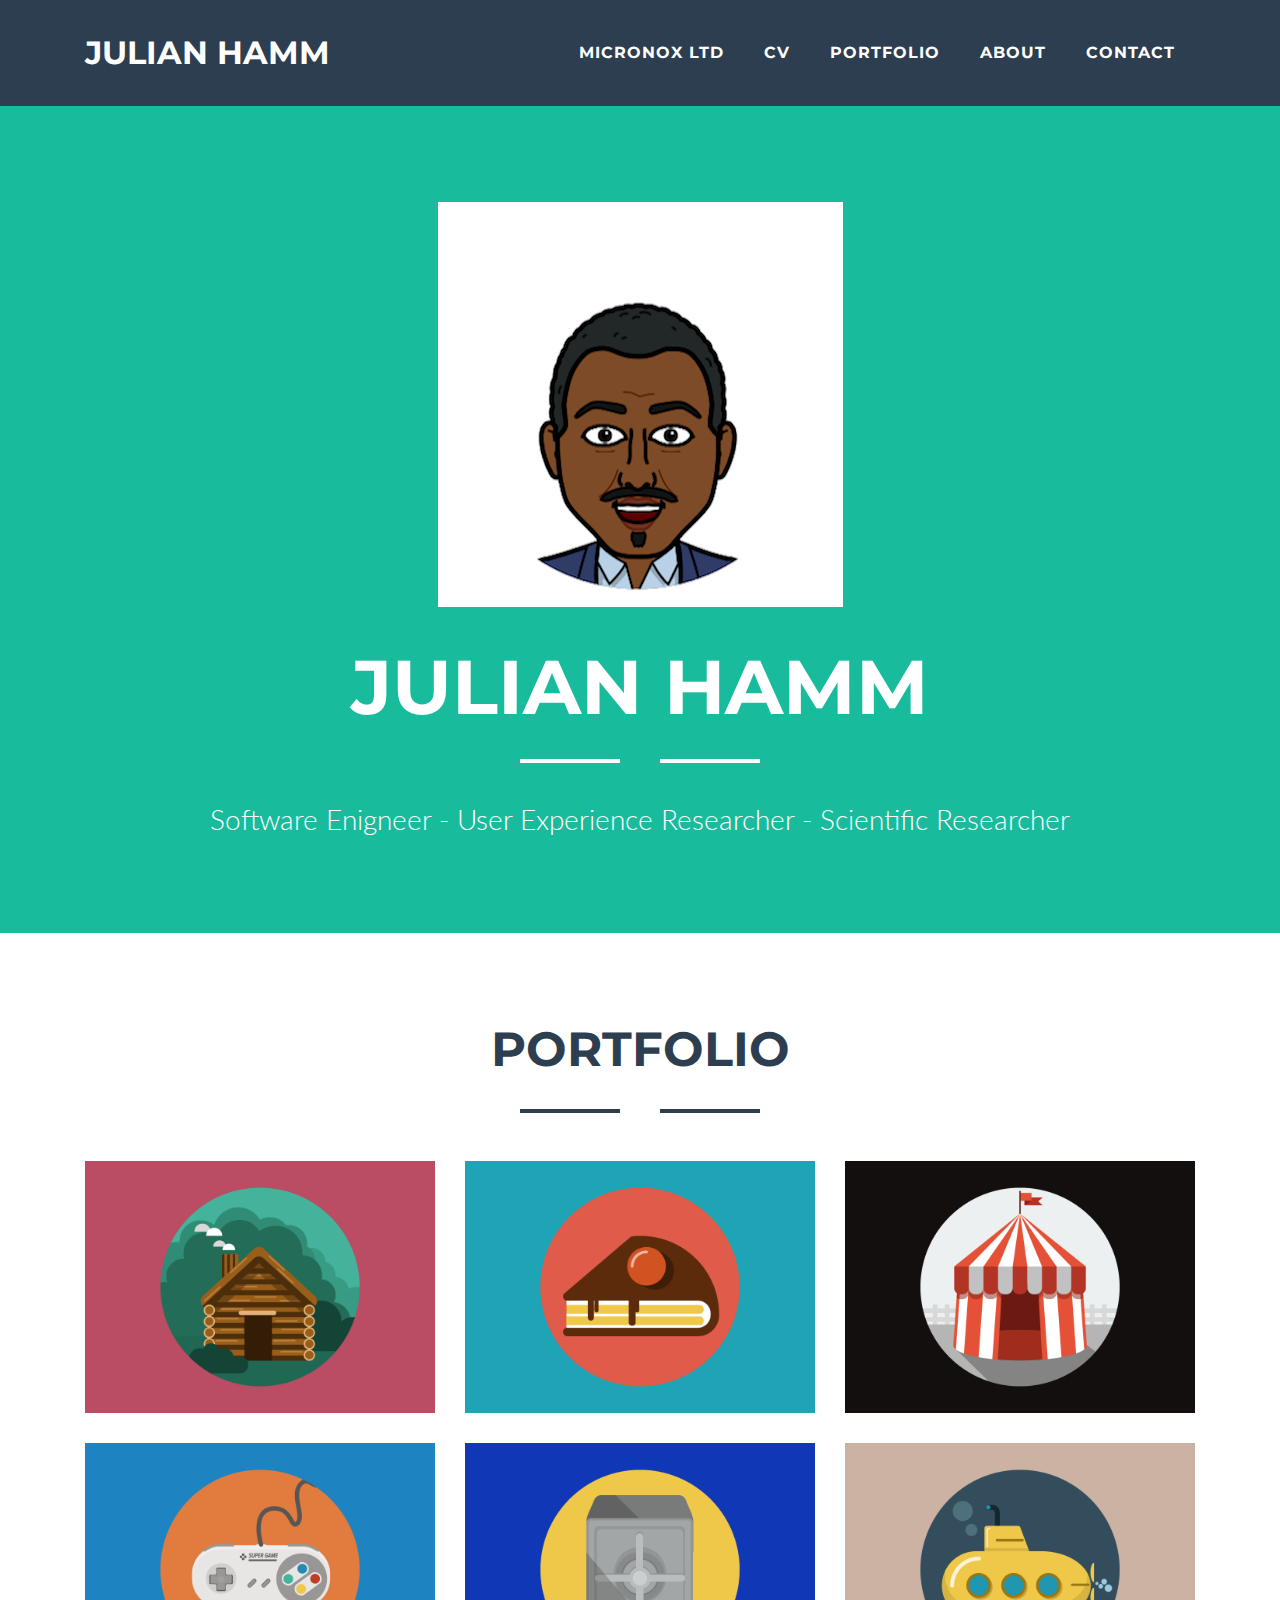
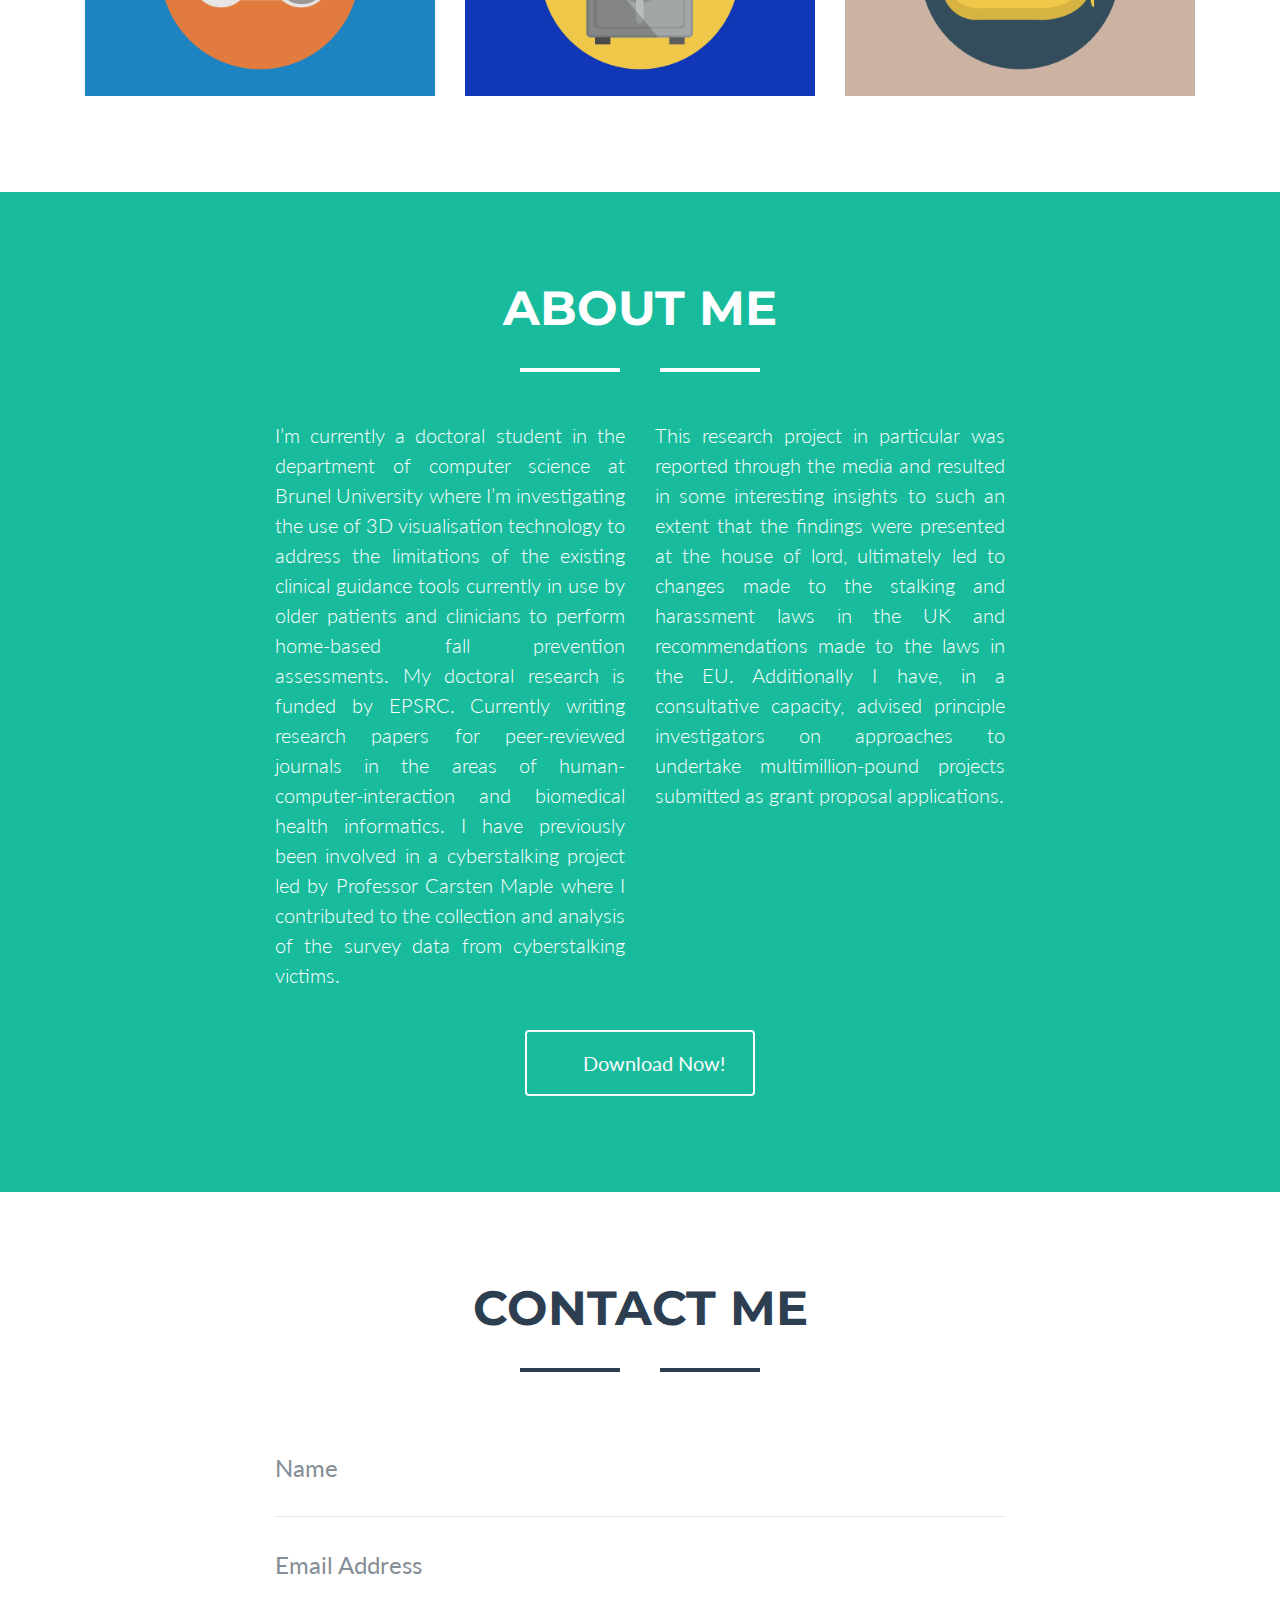
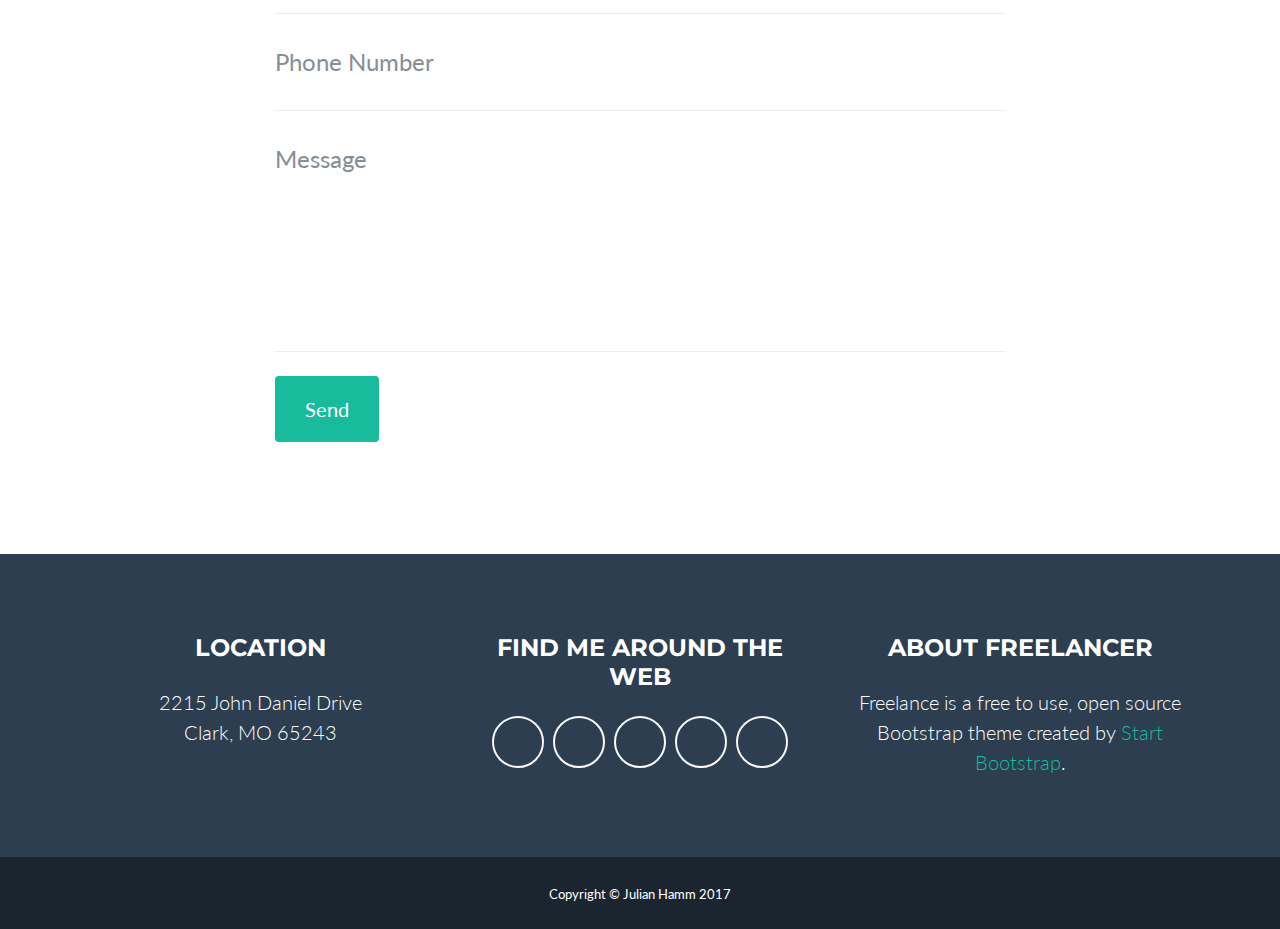
==== commit bd6c9dc9: "Updated site files" ====
--- a/index.html
+++ b/index.html
@@ -159,14 +159,14 @@
         <hr class="star-light mb-5">
         <div class="row">
           <div class="col-lg-4 ml-auto">
-            <p class="lead">I’m currently a doctoral student in the department of computer science at Brunel University where I’m investigating the use of 3D visualisation technology to address the limitations of the existing clinical guidance tools currently in use by older patients and clinicians to perform home-based fall prevention assessments. My doctoral research is funded by EPSRC. Currently writing research papers for peer-reviewed journals in the areas of human-computer-interaction and biomedical health informatics. I have previously been involved in a cyberstalking project led by Professor Carsten Maple where I contributed to the collection and analysis of the survey data from cyberstalking victims.</p>
+            <p class="lead" align="justify">I’m currently a doctoral student in the department of computer science at Brunel University where I’m investigating the use of 3D visualisation technology to address the limitations of the existing clinical guidance tools currently in use by older patients and clinicians to perform home-based fall prevention assessments. My doctoral research is funded by EPSRC. Currently writing research papers for peer-reviewed journals in the areas of human-computer-interaction and biomedical health informatics. I have previously been involved in a cyberstalking project led by Professor Carsten Maple where I contributed to the collection and analysis of the survey data from cyberstalking victims.</p>
           </div>
           <div class="col-lg-4 mr-auto">
-            <p class="lead">This research project in particular was reported through the media and resulted in some interesting insights to such an extent that the findings were presented at the house of lord, ultimately led to changes made to the stalking and harassment laws in the UK and recommendations made to the laws in the EU. Additionally I have, in a consultative capacity, advised principle investigators on approaches to undertake multimillion-pound projects submitted as grant proposal applications.</p>
+            <p class="lead" align="justify">This research project in particular was reported through the media and resulted in some interesting insights to such an extent that the findings were presented at the house of lord, ultimately led to changes made to the stalking and harassment laws in the UK and recommendations made to the laws in the EU. Additionally I have, in a consultative capacity, advised principle investigators on approaches to undertake multimillion-pound projects submitted as grant proposal applications.</p>
           </div>
         </div>
         <div class="text-center mt-4">
-          <a class="btn btn-xl btn-outline-light" href="#">
+          <a class="btn btn-xl btn-outline-light" href="https://www.dropbox.com/s/m2mfcmlgi008l1n/CV.pdf?dl=0">
             <i class="fa fa-download mr-2"></i>
             Download Now!
           </a>
@@ -233,7 +233,7 @@
               <br>Clark, MO 65243</p>
           </div>
           <div class="col-md-4 mb-5 mb-lg-0">
-            <h4 class="text-uppercase mb-4">Around the Web</h4>
+            <h4 class="text-uppercase mb-4">Find me around the Web</h4>
             <ul class="list-inline mb-0">
               <li class="list-inline-item">
                 <a class="btn btn-outline-light btn-social text-center rounded-circle" href="#">
@@ -298,6 +298,9 @@
 			</div>
 			<div class="modal-body">
 			  <p>Some text in the modal1.</p>
+				<!-- Spotify widget -->
+				<iframe src="https://open.spotify.com/embed?uri=spotify:album:4CzT5ueFBRpbILw34HQYxi"
+				width="300" height="380" frameborder="0" allowtransparency="true"></iframe>
 			</div>
 			<div class="modal-footer">
 			  <button type="button" class="btn btn-default" data-dismiss="modal">Close</button>
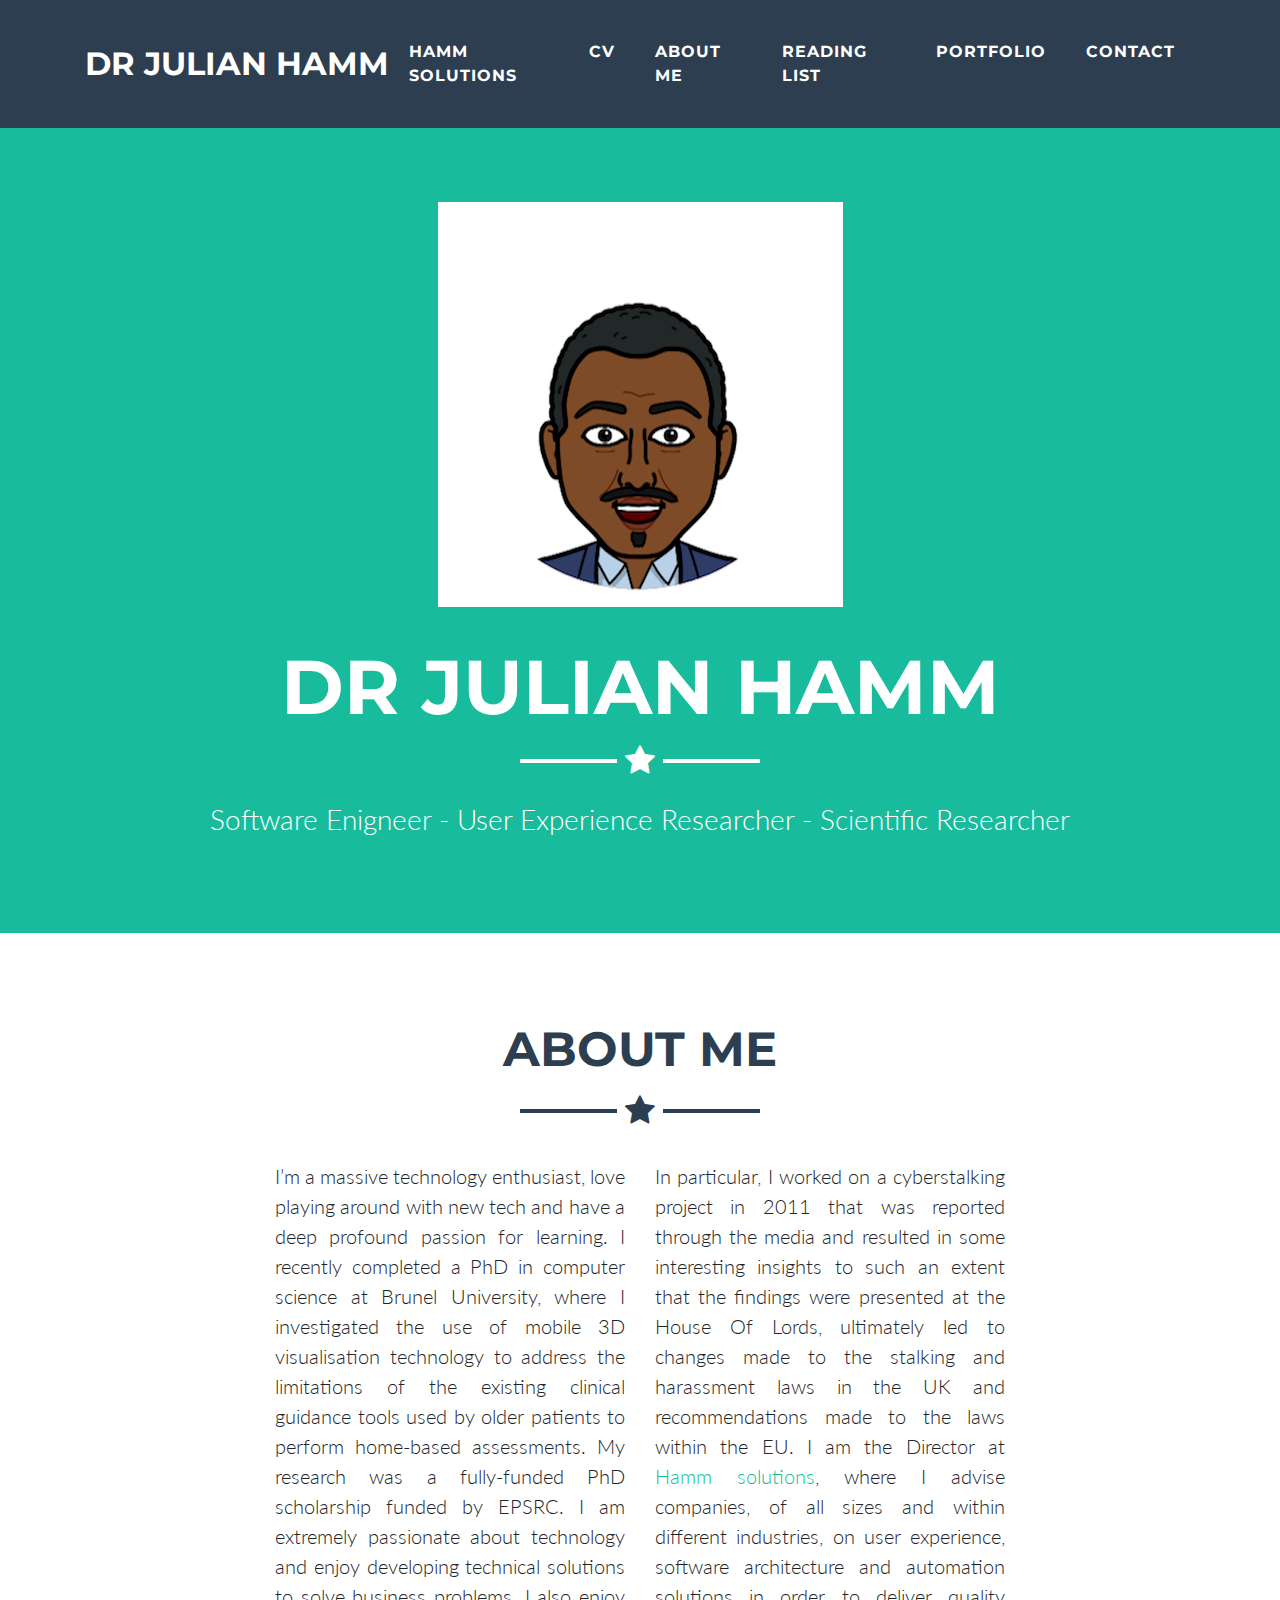
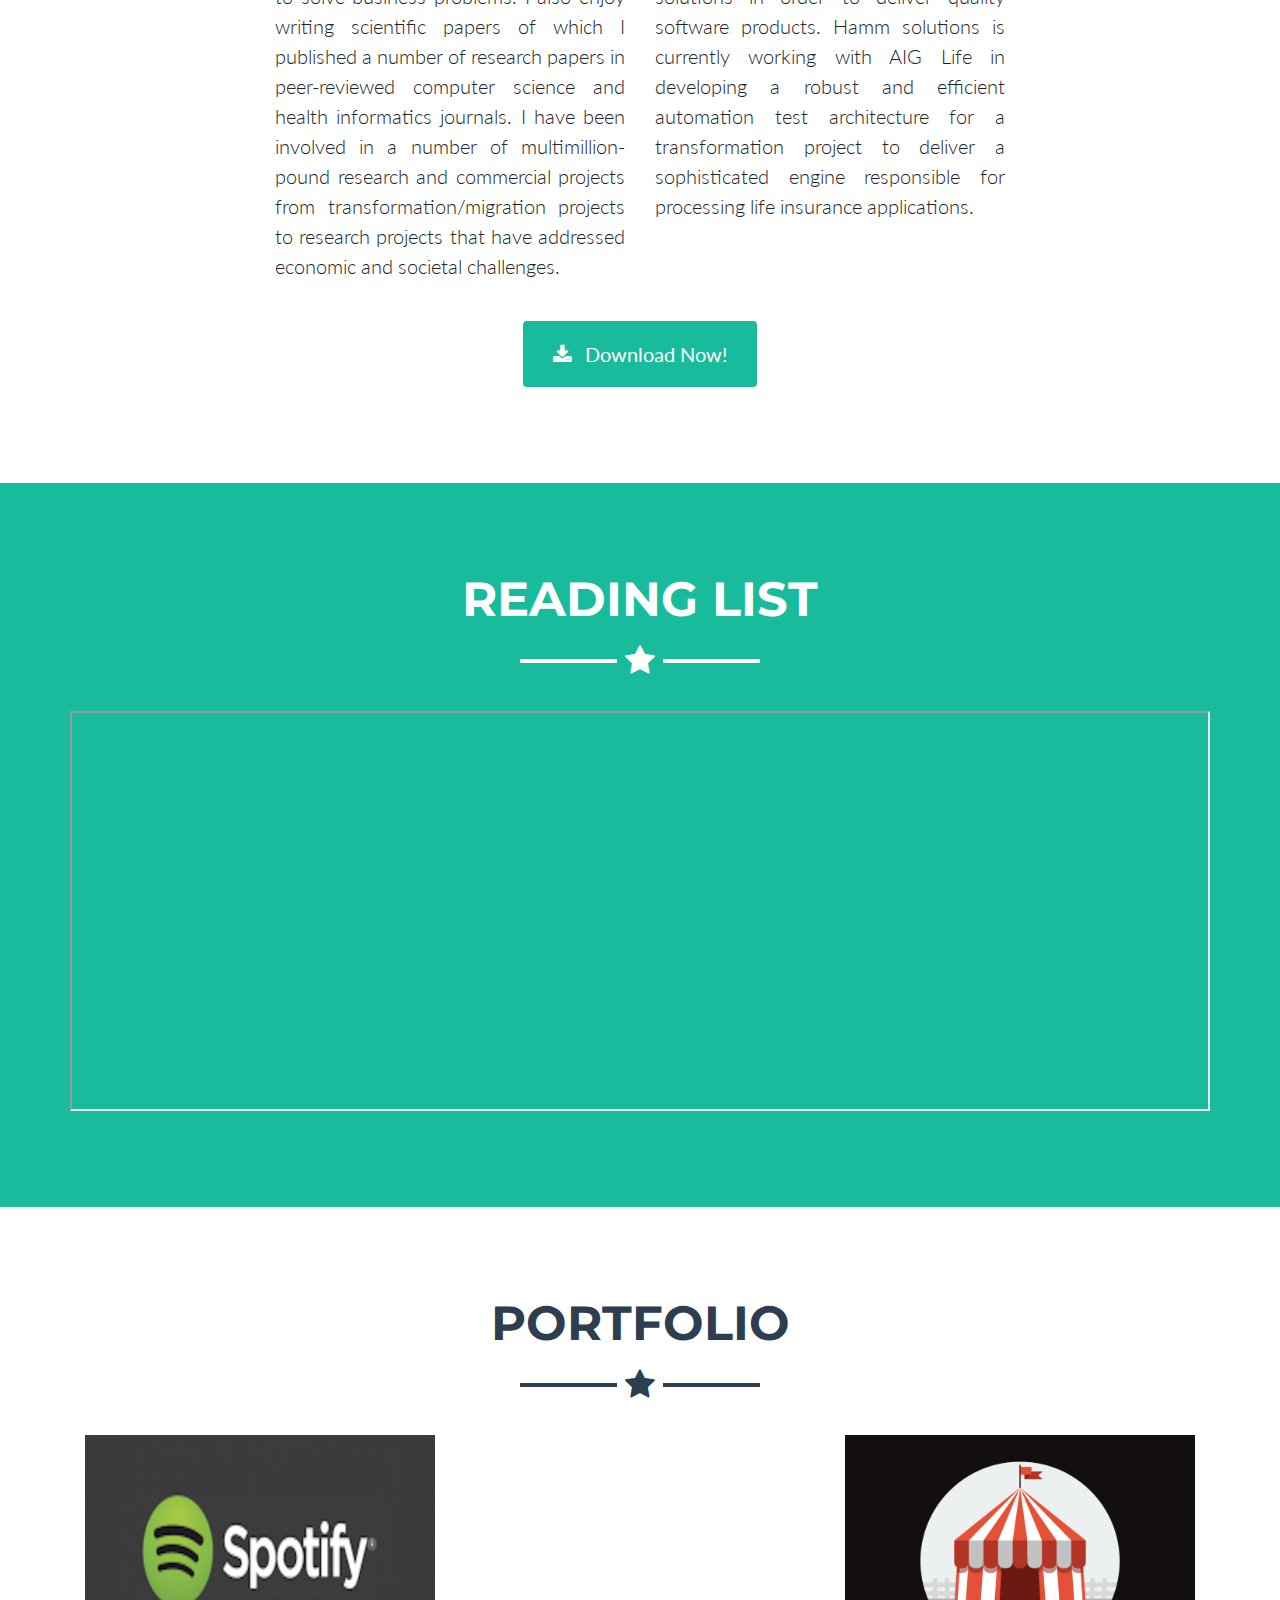
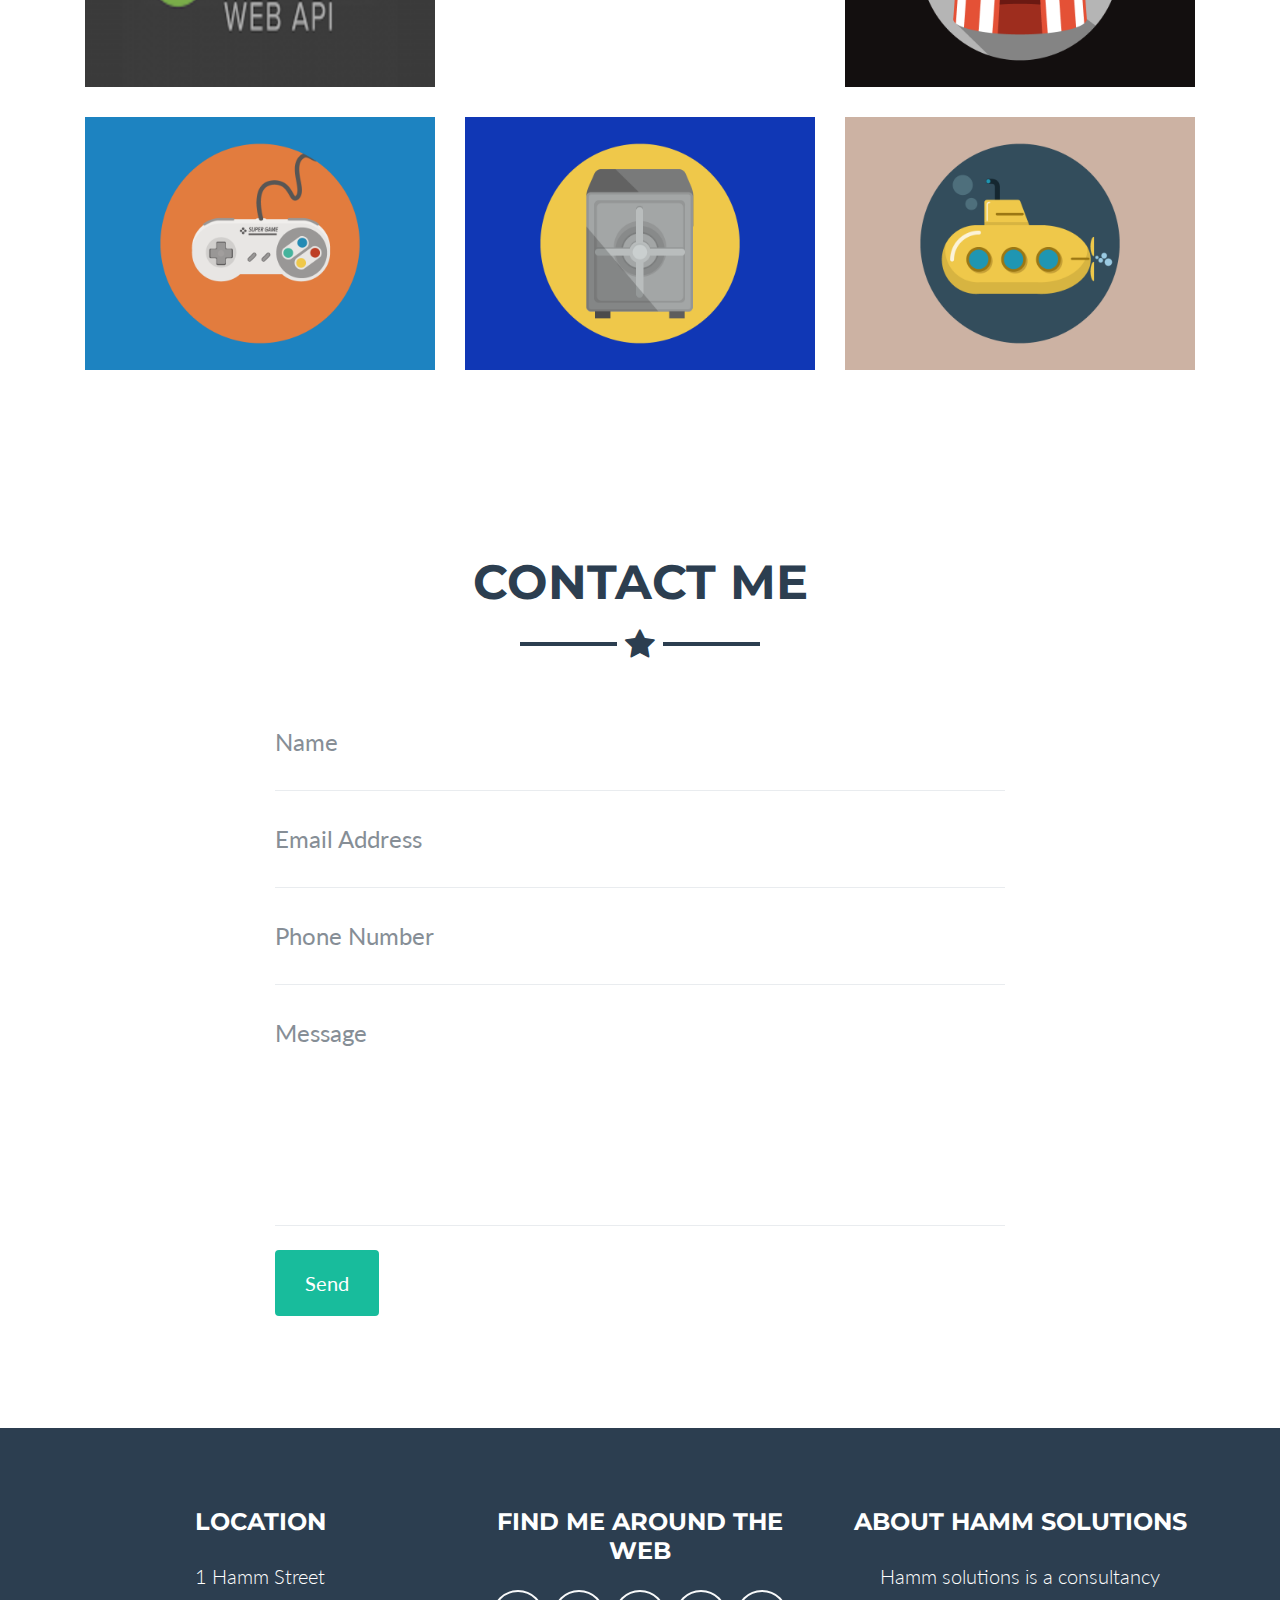
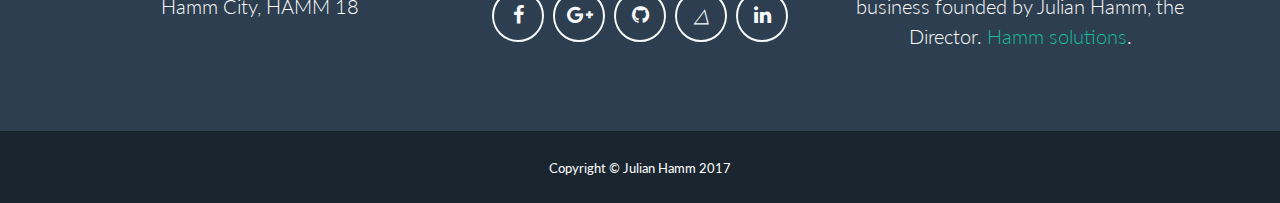
==== commit 67fc936c: "Added files" ====
--- a/index.html
+++ b/index.html
@@ -8,7 +8,7 @@
     <meta name="description" content="">
     <meta name="author" content="">
 
-    <title>Julian Hamm</title>
+    <title>Dr Julian Hamm</title>
 
     <!-- Bootstrap core CSS -->
     <link href="vendor/bootstrap/css/bootstrap.min.css" rel="stylesheet">
@@ -39,26 +39,32 @@
     <!-- Navigation -->
     <nav class="navbar navbar-expand-lg bg-secondary fixed-top text-uppercase" id="mainNav">
       <div class="container">
-        <a class="navbar-brand js-scroll-trigger" href="#page-top">Julian Hamm</a>
+        <a class="navbar-brand js-scroll-trigger" href="#page-top">Dr Julian Hamm</a>
         <button class="navbar-toggler navbar-toggler-right text-uppercase bg-primary text-white rounded" type="button" data-toggle="collapse" data-target="#navbarResponsive" aria-controls="navbarResponsive" aria-expanded="false" aria-label="Toggle navigation">
           Menu
           <i class="fa fa-bars"></i>
         </button>
         <div class="collapse navbar-collapse" id="navbarResponsive">
           <ul class="navbar-nav ml-auto">
+			<!--<li class="nav-item mx-0 mx-lg-1">
+              <a class="nav-link py-3 px-0 px-lg-3 rounded js-scroll-trigger" href="http://www.micronox.co.uk" target="_blank">Micronox</a>
+            </li> -->
 			<li class="nav-item mx-0 mx-lg-1">
-              <a class="nav-link py-3 px-0 px-lg-3 rounded js-scroll-trigger" href="http://www.micronox.co.uk" target="_blank">Micronox Ltd</a>
+              <a class="nav-link py-3 px-0 px-lg-10 rounded js-scroll-trigger" href="http://www.hammsolutions.co.uk" target="_blank">Hamm solutions</a>
             </li>
 			<li class="nav-item mx-0 mx-lg-1">
-              <a class="nav-link py-3 px-0 px-lg-3 rounded js-scroll-trigger" href="CV.html">CV</a>
+              <a class="nav-link py-3 px-0 px-lg-3 rounded js-scroll-trigger" href="CV.html" target="_blank">CV</a>
+            </li>
+			<li class="nav-item mx-0 mx-lg-1">
+              <a class="nav-link py-3 px-0 px-lg-3 rounded js-scroll-trigger" href="#about">About me</a>
+            </li>
+			<li class="nav-item mx-0 mx-lg-1">
+              <a class="nav-link py-3 px-0 px-lg-3 rounded js-scroll-trigger" href="#readinglist">Reading list</a>
             </li>
             <li class="nav-item mx-0 mx-lg-1">
               <a class="nav-link py-3 px-0 px-lg-3 rounded js-scroll-trigger" href="#portfolio">Portfolio</a>
             </li>
             <li class="nav-item mx-0 mx-lg-1">
-              <a class="nav-link py-3 px-0 px-lg-3 rounded js-scroll-trigger" href="#about">About</a>
-            </li>
-            <li class="nav-item mx-0 mx-lg-1">
               <a class="nav-link py-3 px-0 px-lg-3 rounded js-scroll-trigger" href="#contact">Contact</a>
             </li>
           </ul>
@@ -70,12 +76,48 @@
     <header class="masthead bg-primary text-white text-center">
       <div class="container">
         <img class="img-fluid mb-5 d-block mx-auto" src="img/jhamm.png" alt="">
-        <h1 class="text-uppercase mb-0">Julian Hamm</h1>
+        <h1 class="text-uppercase mb-0">DR Julian Hamm</h1>
         <hr class="star-light">
         <h2 class="font-weight-light mb-0">Software Enigneer - User Experience Researcher - Scientific Researcher</h2>
       </div>
     </header>
 
+    <!-- About me Section -->
+    <section id="about">
+      <div class="container">
+        <h2 class="text-center text-uppercase text-secondary mb-0">About me</h2>
+        <hr class="star-dark mb-5">
+        <!--<hr class="star-light mb-5"> -->
+        <div class="row">
+          <div class="col-lg-4 ml-auto">
+            <p class="lead" align="justify">I’m a massive technology enthusiast, love playing around with new tech and have a deep profound passion for learning. I recently completed a PhD in computer science at Brunel University, where I investigated the use of mobile 3D visualisation technology to address the limitations of the existing clinical guidance tools used by older patients to perform home-based assessments. My research was a fully-funded PhD scholarship funded by EPSRC. I am extremely passionate about technology and enjoy developing technical solutions to solve business problems. I also enjoy writing scientific papers of which I published a number of research papers in peer-reviewed computer science and health informatics journals. I have been involved in a number of multimillion-pound research and commercial projects from transformation/migration projects to research projects that have addressed economic and societal challenges.</p>
+          </div>
+          <div class="col-lg-4 mr-auto">
+            <p class="lead" align="justify">In particular, I worked on a cyberstalking project in 2011 that was reported through the media and resulted in some interesting insights to such an extent that the findings were presented at the House Of Lords, ultimately led to changes made to the stalking and harassment laws in the UK and recommendations made to the laws within the EU. I am the Director at <a href="http://www.hammsolutions.co.uk" target="_blank">Hamm solutions</a>, where I advise companies, of all sizes and within different industries, on user experience, software architecture and automation solutions in order to deliver quality software products. Hamm solutions is currently working with AIG Life in developing a robust and efficient automation test architecture for a transformation project to deliver a sophisticated engine responsible for processing life insurance applications.</p>
+          </div>
+        </div>
+        <div class="text-center mt-4">
+          <a class="btn btn-primary btn-xl" href="public_files/CV.pdf" download>
+            <i class="fa fa-download mr-2"></i>
+            Download Now!
+          </a>
+        </div>
+      </div>
+    </section>
+	  
+	<!-- Reading list Section -->
+    <section class="bg-primary text-white mb-0" id="readinglist">
+      <div class="container">
+        <h2 class="text-center text-uppercase text-white">Reading list</h2>
+        <hr class="star-light mb-5">
+        <div class="row">
+          
+           <iframe src="https://www.gatesnotes.com/Books#All" height="400" width="1500"></iframe>
+          
+        </div>
+      </div>
+    </section>
+	  
     <!-- Portfolio Grid Section -->
     <section class="portfolio" id="portfolio">
       <div class="container">
@@ -90,89 +132,71 @@
                   <i class="fa fa-search-plus fa-3x"></i>
                 </div>
               </div>
-              <img class="img-fluid" src="img/portfolio/cabin.png" alt="">
-            </a>
-          </div>
-			<!-- Modal2 -->
-          <div class="col-md-6 col-lg-4">
-            <a class="portfolio-item d-block mx-auto" data-toggle="modal" data-target="#Modal2">
+              <img class="img-fluid" src="img/portfolio/spotify_api_deprecation.png" alt="">
+            </a>
+          </div>
+			<!-- Modal2 CSDC Website -->
+          <div class="col-md-6 col-lg-4">
+            <a class="nav-link py-3 px-0 px-lg-3 rounded js-scroll-trigger" href="csdc2.html" target="_blank">
+              <div class="portfolio-item-caption d-flex position-absolute h-100 w-100">
+                <div class="portfolio-item-caption-content my-auto w-100 text-center text-white">
+                  <!--<i class="fa fa-search-plus fa-3x"></i>-->
+                </div>
+              </div>
+              <img class="img-fluid" src="img/CSDClogosmall.png" alt="">
+				
+				<!-- Link to CSDC website -->
+				
+            </a>
+          </div>
+			<!-- Modal3 -->
+          <div class="col-md-6 col-lg-4">
+            <a class="portfolio-item d-block mx-auto" data-toggle="modal" data-target="#Modal3">
               <div class="portfolio-item-caption d-flex position-absolute h-100 w-100">
                 <div class="portfolio-item-caption-content my-auto w-100 text-center text-white">
                   <i class="fa fa-search-plus fa-3x"></i>
                 </div>
               </div>
-              <img class="img-fluid" src="img/portfolio/cake.png" alt="">
-            </a>
-          </div>
-			<!-- Modal3 -->
-          <div class="col-md-6 col-lg-4">
-            <a class="portfolio-item d-block mx-auto" data-toggle="modal" data-target="#Modal3">
+              <img class="img-fluid" src="img/portfolio/circus.png" alt="">
+            </a>
+          </div>
+			<!-- Modal4 -->
+          <div class="col-md-6 col-lg-4">
+            <a class="portfolio-item d-block mx-auto" data-toggle="modal" data-target="#Modal4">
               <div class="portfolio-item-caption d-flex position-absolute h-100 w-100">
                 <div class="portfolio-item-caption-content my-auto w-100 text-center text-white">
                   <i class="fa fa-search-plus fa-3x"></i>
                 </div>
               </div>
-              <img class="img-fluid" src="img/portfolio/circus.png" alt="">
-            </a>
-          </div>
-			<!-- Modal4 -->
-          <div class="col-md-6 col-lg-4">
-            <a class="portfolio-item d-block mx-auto" data-toggle="modal" data-target="#Modal4">
+              <img class="img-fluid" src="img/portfolio/game.png" alt="">
+            </a>
+          </div>
+			<!-- Modal5 -->
+          <div class="col-md-6 col-lg-4">
+            <a class="portfolio-item d-block mx-auto" data-toggle="modal" data-target="#Modal5">
               <div class="portfolio-item-caption d-flex position-absolute h-100 w-100">
                 <div class="portfolio-item-caption-content my-auto w-100 text-center text-white">
                   <i class="fa fa-search-plus fa-3x"></i>
                 </div>
               </div>
-              <img class="img-fluid" src="img/portfolio/game.png" alt="">
-            </a>
-          </div>
-			<!-- Modal5 -->
-          <div class="col-md-6 col-lg-4">
-            <a class="portfolio-item d-block mx-auto" data-toggle="modal" data-target="#Modal5">
+              <img class="img-fluid" src="img/portfolio/safe.png" alt="">
+            </a>
+          </div>
+			<!-- Modal6 -->
+          <div class="col-md-6 col-lg-4">
+            <a class="portfolio-item d-block mx-auto" data-toggle="modal" data-target="#Modal6">
               <div class="portfolio-item-caption d-flex position-absolute h-100 w-100">
                 <div class="portfolio-item-caption-content my-auto w-100 text-center text-white">
                   <i class="fa fa-search-plus fa-3x"></i>
                 </div>
               </div>
-              <img class="img-fluid" src="img/portfolio/safe.png" alt="">
-            </a>
-          </div>
-			<!-- Modal6 -->
-          <div class="col-md-6 col-lg-4">
-            <a class="portfolio-item d-block mx-auto" data-toggle="modal" data-target="#Modal6">
-              <div class="portfolio-item-caption d-flex position-absolute h-100 w-100">
-                <div class="portfolio-item-caption-content my-auto w-100 text-center text-white">
-                  <i class="fa fa-search-plus fa-3x"></i>
-                </div>
-              </div>
               <img class="img-fluid" src="img/portfolio/submarine.png" alt="">
             </a>
           </div>
         </div>
       </div>
     </section>
-
-    <!-- About Section -->
-    <section class="bg-primary text-white mb-0" id="about">
-      <div class="container">
-        <h2 class="text-center text-uppercase text-white">About me</h2>
-        <hr class="star-light mb-5">
-        <div class="row">
-          <div class="col-lg-4 ml-auto">
-            <p class="lead" align="justify">I’m currently a doctoral student in the department of computer science at Brunel University where I’m investigating the use of 3D visualisation technology to address the limitations of the existing clinical guidance tools currently in use by older patients and clinicians to perform home-based fall prevention assessments. My doctoral research is funded by EPSRC. Currently writing research papers for peer-reviewed journals in the areas of human-computer-interaction and biomedical health informatics. I have previously been involved in a cyberstalking project led by Professor Carsten Maple where I contributed to the collection and analysis of the survey data from cyberstalking victims.</p>
-          </div>
-          <div class="col-lg-4 mr-auto">
-            <p class="lead" align="justify">This research project in particular was reported through the media and resulted in some interesting insights to such an extent that the findings were presented at the house of lord, ultimately led to changes made to the stalking and harassment laws in the UK and recommendations made to the laws in the EU. Additionally I have, in a consultative capacity, advised principle investigators on approaches to undertake multimillion-pound projects submitted as grant proposal applications.</p>
-          </div>
-        </div>
-        <div class="text-center mt-4">
-          <a class="btn btn-xl btn-outline-light" href="https://www.dropbox.com/s/m2mfcmlgi008l1n/CV.pdf?dl=0">
-            <i class="fa fa-download mr-2"></i>
-            Download Now!
-          </a>
-        </div>
-      </div>
-    </section>
+	  
 
     <!-- Contact Section -->
     <section id="contact">
@@ -229,43 +253,44 @@
         <div class="row">
           <div class="col-md-4 mb-5 mb-lg-0">
             <h4 class="text-uppercase mb-4">Location</h4>
-            <p class="lead mb-0">2215 John Daniel Drive
-              <br>Clark, MO 65243</p>
+            <p class="lead mb-0">1 Hamm Street
+              <br>Hamm City, HAMM 18</p>
           </div>
           <div class="col-md-4 mb-5 mb-lg-0">
             <h4 class="text-uppercase mb-4">Find me around the Web</h4>
             <ul class="list-inline mb-0">
               <li class="list-inline-item">
-                <a class="btn btn-outline-light btn-social text-center rounded-circle" href="#">
+                <a class="btn btn-outline-light btn-social text-center rounded-circle" href="https://www.facebook.com/julian.hamm.92">
                   <i class="fa fa-fw fa-facebook"></i>
                 </a>
               </li>
               <li class="list-inline-item">
-                <a class="btn btn-outline-light btn-social text-center rounded-circle" href="#">
+                <a class="btn btn-outline-light btn-social text-center rounded-circle" href="https://plus.google.com/u/0/118178965751899353533">
                   <i class="fa fa-fw fa-google-plus"></i>
                 </a>
               </li>
               <li class="list-inline-item">
                 <a class="btn btn-outline-light btn-social text-center rounded-circle" href="#">
-                  <i class="fa fa-fw fa-twitter"></i>
+                  <i class="fa fa-fw fa-github"></i>
+                </a>
+              </li>
+				<li class="list-inline-item">
+                <a class="btn btn-outline-light btn-social text-center rbtn-social text-center rounded-circle" href="#">
+                  <i class="material-icons">&#x25b3;</i>
+
                 </a>
               </li>
               <li class="list-inline-item">
-                <a class="btn btn-outline-light btn-social text-center rounded-circle" href="#">
+                <a class="btn btn-outline-light btn-social text-center rounded-circle" href="www.linkedin.com/in/julian-hamm-71356719">
                   <i class="fa fa-fw fa-linkedin"></i>
                 </a>
               </li>
-              <li class="list-inline-item">
-                <a class="btn btn-outline-light btn-social text-center rounded-circle" href="#">
-                  <i class="fa fa-fw fa-dribbble"></i>
-                </a>
-              </li>
             </ul>
           </div>
           <div class="col-md-4">
-            <h4 class="text-uppercase mb-4">About Freelancer</h4>
-            <p class="lead mb-0">Freelance is a free to use, open source Bootstrap theme created by
-              <a href="http://startbootstrap.com">Start Bootstrap</a>.</p>
+            <h4 class="text-uppercase mb-4">About Hamm solutions</h4>
+            <p class="lead mb-0">Hamm solutions is a consultancy business founded by Julian Hamm, the Director.
+              <a href="http://www.hammsolutions.co.uk">Hamm solutions</a>.</p>
           </div>
         </div>
       </div>
@@ -294,13 +319,13 @@
 		  <div class="modal-content">
 			<div class="modal-header">
 			  <button type="button" class="close" data-dismiss="modal">&times;</button>
-			  <h4 class="modal-title">Modal1 Header</h4>
-			</div>
-			<div class="modal-body">
-			  <p>Some text in the modal1.</p>
+			  <h4 class="modal-title">Spotify API widget</h4>
+			</div>
+			<div class="modal-body">
+			  <!-- <p>Some text in the modal1.</p> -->
 				<!-- Spotify widget -->
 				<iframe src="https://open.spotify.com/embed?uri=spotify:album:4CzT5ueFBRpbILw34HQYxi"
-				width="300" height="380" frameborder="0" allowtransparency="true"></iframe>
+				width="450" height="380" frameborder="0" allowtransparency="true"></iframe>
 			</div>
 			<div class="modal-footer">
 			  <button type="button" class="btn btn-default" data-dismiss="modal">Close</button>
@@ -322,6 +347,7 @@
 			</div>
 			<div class="modal-body">
 			  <p>Some text in the modal2.</p>
+				<iframe src="csdc2.html" height="400" width="1500"></iframe>
 			</div>
 			<div class="modal-footer">
 			  <button type="button" class="btn btn-default" data-dismiss="modal">Close</button>
